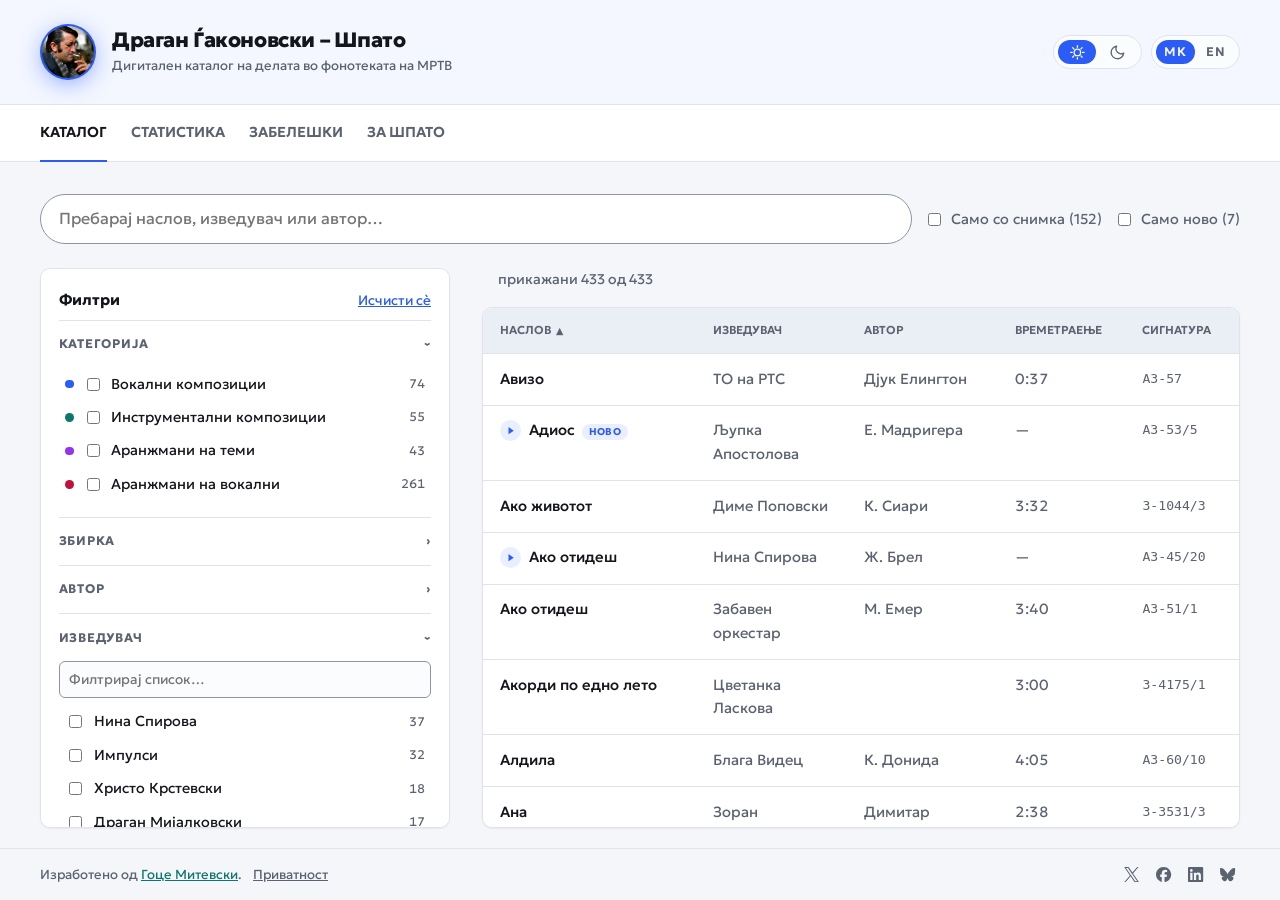
==== index.html @ 9acbf4d8 "Add Just New filter for easy discovery of the tracks with new YT videos" ====
<!doctype html>
<html lang="mk">
<head>
  <meta charset="utf-8">
  <!-- resizes-content: on a phone the on-screen keyboard shrinks the layout
       viewport instead of floating over it, so the shell (100dvh) shrinks with
       it and the results stay visible above the keyboard rather than behind it.
       Unknown viewport keys are ignored, so browsers without it are unaffected. -->
  <meta name="viewport" content="width=device-width, initial-scale=1, interactive-widget=resizes-content">
  <title>Драган Ѓаконовски – Шпато - Дигитален каталог</title>
  <meta name="description" content="Дигитален каталог на делата на Драган Ѓаконовски – Шпато во фонотеката на МРТВ.">
  <!-- Matomo, cookieless. The instance enforces "tracking without cookies" and
       the tracker is told the same, so no analytics cookie is written. The
       fragment is discarded because the catalogue keeps its state there, search
       text included, and Matomo would otherwise record it as part of the page
       URL. Only http(s) loads it: on file:// the absolute analytics URL would
       track a local read of the catalogue, and the app must keep working from
       disk. -->
  <script>
    if (location.protocol === "http:" || location.protocol === "https:") {
      var _paq = window._paq = window._paq || [];
      /* Both must be queued before trackPageView, or the first page view is the
         one that sets a cookie or carries the hash. */
      _paq.push(["disableCookies"]);
      _paq.push(["discardHashTag", true]);
      _paq.push(["trackPageView"]);
      _paq.push(["enableLinkTracking"]);
      (function () {
        var u = "https://analytics.gocemitevski.com/";
        _paq.push(["setTrackerUrl", u + "matomo.php"]);
        _paq.push(["setSiteId", "3"]);
        var d = document, g = d.createElement("script"), s = d.getElementsByTagName("script")[0];
        g.async = true;
        g.src = u + "matomo.js";
        s.parentNode.insertBefore(g, s);
      })();
    }
  </script>

  <!-- The shipped value is the dark canvas. app.js rewrites it from
       --theme-color whenever the theme changes, so the browser chrome follows
       what is on screen rather than the OS guess. -->
  <meta name="theme-color" content="#0d1117">

  <link rel="icon" href="assets/images/favicon.ico" sizes="16x16 32x32 48x48">
  <link rel="icon" href="assets/images/favicon-32.png" type="image/png" sizes="32x32">
  <link rel="icon" href="assets/images/favicon-16.png" type="image/png" sizes="16x16">
  <link rel="apple-touch-icon" href="assets/images/apple-touch-icon.png">

  <!-- Social sharing. Crawlers do not resolve relative URLs, so every URL here
       is absolute. These tags are static on purpose: a crawler never runs the
       app's language toggle, so what it sees is the Macedonian default. -->
  <link rel="canonical" href="https://shpato.gocemitevski.com/">
  <!-- The canonical names the root, not this file: Pages serves this same file
       at both / and /index.html with no redirect, so the two URLs are one
       document and this says which one to keep. A self-referential canonical
       here would ask a search engine to index the duplicate as well. robots.txt
       keeps crawlers off /index.html for the same reason. -->
  <meta property="og:type" content="website">
  <meta property="og:site_name" content="Драган Ѓаконовски – Шпато">
  <meta property="og:url" content="https://shpato.gocemitevski.com/">
  <meta property="og:title" content="Драган Ѓаконовски – Шпато - Дигитален каталог">
  <meta property="og:description" content="Дигитален каталог на делата на Драган Ѓаконовски – Шпато во фонотеката на МРТВ.">
  <meta property="og:locale" content="mk_MK">
  <meta property="og:locale:alternate" content="en_US">
  <meta property="og:image" content="https://shpato.gocemitevski.com/assets/images/Dragan-Gjakonovski-Shpato-Cover.png">
  <meta property="og:image:type" content="image/png">
  <meta property="og:image:width" content="1920">
  <meta property="og:image:height" content="1080">
  <meta property="og:image:alt" content="Портрет на Драган Ѓаконовски – Шпато во син прстен, со насловот и адресата на дигиталниот каталог">

  <!-- X/Twitter. summary_large_image is what renders the cover full width; the
       platform would fall back to the og: tags above, but declaring them keeps
       the card explicit rather than incidental. -->
  <meta name="twitter:card" content="summary_large_image">
  <meta name="twitter:title" content="Драган Ѓаконовски – Шпато - Дигитален каталог">
  <meta name="twitter:description" content="Дигитален каталог на делата на Драган Ѓаконовски – Шпато во фонотеката на МРТВ.">
  <meta name="twitter:image" content="https://shpato.gocemitevski.com/assets/images/Dragan-Gjakonovski-Shpato-Cover.png">
  <meta name="twitter:image:alt" content="Портрет на Драган Ѓаконовски – Шпато во син прстен, со насловот и адресата на дигиталниот каталог">

  <script>
    /* Apply the saved theme before first paint to avoid a flash, and hold the
       shell back until app.js has written its labels. Every string in it comes
       from assets/i18n.js, so a shell painted before the app runs is an empty
       one, and it moves when the labels land: Lighthouse measured CLS 0.88 on a
       phone for exactly that. app.js clears both classes — the first once the
       labels are in, the second once the catalogue has rendered, because the
       footer on a phone sits where 433 rows are about to arrive. The timer is
       the way out if the app never runs at all, and it stays out of the way of
       a slow one. */
    (function () {
      var root = document.documentElement;
      root.classList.add("boot-shell", "boot-foot");
      setTimeout(function () {
        if (!window.SHPATO_STARTED) root.classList.remove("boot-shell", "boot-foot");
      }, 4000);
      try {
        var saved = localStorage.getItem("shpato-theme");
        var theme = saved || (window.matchMedia && window.matchMedia("(prefers-color-scheme: dark)").matches ? "dark" : "light");
        root.setAttribute("data-theme", theme);
      } catch (e) {}
    })();
  </script>
  <link rel="stylesheet" href="assets/styles.min.css">
</head>
<body class="app">
  <a class="skip-link" href="#main" data-i18n="a11y.skip"></a>

  <header class="site-header">
    <a class="brand" href="index.html" id="home-link">
      <span class="brand-mark" aria-hidden="true">
        <!-- 168px is the 56px mark at 3x, which is as much of it as any screen
             resolves; the 512px original is 22 KB of pixels nobody sees, and on
             a phone it competed with the scripts that label the shell. -->
        <img src="assets/images/Dragan-Gjakonovski-Shpato-Icon-168.webp" alt="" width="168" height="168">
      </span>
      <span class="brand-text">
        <h1 id="app-title"></h1>
        <p id="app-subtitle"></p>
      </span>
    </a>
    <div class="header-actions">
      <div class="theme-toggle" id="theme-toggle" role="group" data-i18n-label="theme.label">
        <button type="button" data-theme="light" aria-pressed="false">
          <svg class="toggle-icon" viewBox="0 0 24 24" aria-hidden="true" focusable="false">
            <circle cx="12" cy="12" r="4.6"/>
            <path d="M12 2.4v2.2M12 19.4v2.2M2.4 12h2.2M19.4 12h2.2M5.2 5.2l1.6 1.6M17.2 17.2l1.6 1.6M18.8 5.2l-1.6 1.6M6.8 17.2l-1.6 1.6"/>
          </svg>
        </button>
        <button type="button" data-theme="dark" aria-pressed="false">
          <svg class="toggle-icon" viewBox="0 0 24 24" aria-hidden="true" focusable="false">
            <path d="M21 13.1A9 9 0 1 1 10.9 3.1 7.4 7.4 0 0 0 21 13.1Z"/>
          </svg>
        </button>
      </div>
      <div class="lang-toggle" role="group" data-i18n-label="a11y.language">
        <button type="button" data-lang="mk">МК</button>
        <button type="button" data-lang="en">EN</button>
      </div>
    </div>
  </header>

  <nav class="tabs-nav" data-i18n-label="a11y.sections">
    <div class="tabs" id="tabs" role="tablist">
      <button type="button" role="tab" id="tab-catalog" data-tab="catalog" aria-controls="view-catalog" aria-selected="true"></button>
      <button type="button" role="tab" id="tab-stats" data-tab="stats" aria-controls="view-stats" aria-selected="false" tabindex="-1"></button>
      <button type="button" role="tab" id="tab-notes" data-tab="notes" aria-controls="view-notes" aria-selected="false" tabindex="-1"></button>
      <button type="button" role="tab" id="tab-about" data-tab="about" aria-controls="view-about" aria-selected="false" tabindex="-1"></button>
    </div>
  </nav>

  <main id="main" tabindex="-1">
    <!-- Catalogue -->
    <section id="view-catalog" class="view" role="tabpanel" aria-labelledby="tab-catalog">
      <div class="toolbar">
        <input id="search" class="search" type="search" autocomplete="off" data-i18n-label="search.label">
        <!-- Below the two-pane width the facet panel is a disclosure and this is
             its handle: the script shows it there and hides it where the panel
             is a permanent pane. Hidden in the markup so a wide window never
             flashes it. -->
        <button type="button" id="filters-toggle" class="btn filters-toggle"
                aria-expanded="true" aria-controls="filters" hidden>
          <span data-i18n="filters.title"></span>
          <span class="chev" aria-hidden="true">›</span>
        </button>
        <div class="checks" id="filter-checks">
          <label class="check" id="only-video-wrap">
            <input type="checkbox" id="only-video">
            <span id="only-video-label"></span>
          </label>
          <label class="check" id="only-new-wrap">
            <input type="checkbox" id="only-new">
            <span id="only-new-label"></span>
          </label>
        </div>
      </div>

      <div class="layout">
        <div class="filters" id="filters" role="region" aria-labelledby="filters-title">
          <div class="filters-head">
            <h2 id="filters-title"></h2>
            <button type="button" id="clear-filters" class="link-btn"></button>
          </div>
          <div id="facet-category"></div>
          <div id="facet-collection"></div>
          <div id="facet-composer"></div>
          <div id="facet-performer"></div>
          <div id="facet-duration"></div>
          <div class="export">
            <button type="button" id="export-btn" class="btn export-btn"
                    aria-haspopup="true" aria-expanded="false" aria-controls="export-menu">
              <span data-i18n="export.label"></span>
              <span class="chev" aria-hidden="true">›</span>
            </button>
            <div class="menu" id="export-menu" role="menu" data-i18n-label="export.label" hidden>
              <button type="button" role="menuitem" data-export="csv" data-i18n="export.optionCsv"></button>
              <button type="button" role="menuitem" data-export="json" data-i18n="export.optionJson"></button>
            </div>
          </div>
        </div>

        <div class="results">
          <p class="result-meta" id="result-meta" role="status"></p>
          <div class="table-frame">
            <div class="table-wrap">
              <table class="catalog-table">
                <caption class="visually-hidden" data-i18n="catalog.caption"></caption>
                <thead>
                  <tr>
                    <th scope="col" data-sort="title" class="sortable" aria-sort="ascending"><button type="button" class="th-sort"><span class="th-label"></span><span class="th-arrow" aria-hidden="true"></span></button></th>
                    <th scope="col" data-sort="performer" class="sortable"><button type="button" class="th-sort"><span class="th-label"></span><span class="th-arrow" aria-hidden="true"></span></button></th>
                    <th scope="col" data-sort="composer" class="sortable"><button type="button" class="th-sort"><span class="th-label"></span><span class="th-arrow" aria-hidden="true"></span></button></th>
                    <th scope="col" data-sort="durationSec" class="sortable"><button type="button" class="th-sort"><span class="th-label"></span><span class="th-arrow" aria-hidden="true"></span></button></th>
                    <th scope="col" data-sort="signature" class="sortable"><button type="button" class="th-sort"><span class="th-label"></span><span class="th-arrow" aria-hidden="true"></span></button></th>
                  </tr>
                </thead>
                <tbody id="catalog-body"></tbody>
              </table>
              <!-- Inside the scroller, so it stands in the card where the rows
                   would begin rather than below the card. See .empty. -->
              <p class="empty" id="catalog-empty" hidden></p>
            </div>
            <!-- One layer per side, above the card: see .pan-cue. -->
            <div class="pan-cue left" aria-hidden="true"></div>
            <div class="pan-cue right" aria-hidden="true"></div>
          </div>
        </div>
      </div>
    </section>

    <!-- Statistics -->
    <section id="view-stats" class="view" role="tabpanel" aria-labelledby="tab-stats" tabindex="0" hidden>
      <h2 class="section-title" data-i18n="tab.stats"></h2>
      <div id="stat-cards" class="cards"></div>
      <div class="charts">
        <div class="chart-block">
          <h3 data-i18n="stats.byCategory"></h3>
          <div id="chart-category" class="bars"></div>
        </div>
        <div class="chart-block">
          <h3 data-i18n="stats.byCollection"></h3>
          <div id="chart-collection" class="bars"></div>
        </div>
        <div class="chart-block">
          <h3 data-i18n="stats.topPerformers"></h3>
          <div id="chart-performers" class="bars"></div>
        </div>
        <div class="chart-block">
          <h3 data-i18n="stats.topComposers"></h3>
          <div id="chart-composers" class="bars"></div>
        </div>
        <div class="chart-block wide">
          <h3 data-i18n="stats.durationDist"></h3>
          <div id="chart-duration" class="bars"></div>
        </div>
      </div>
    </section>

    <!-- Data notes -->
    <section id="view-notes" class="view" role="tabpanel" aria-labelledby="tab-notes" hidden>
      <h2 class="section-title" data-i18n="notes.title"></h2>
      <p class="intro" data-i18n="notes.intro"></p>
      <div class="toolbar">
        <label class="field">
          <span data-i18n="notes.severity"></span>
          <select id="note-severity">
            <option value=""></option>
            <option value="warning"></option>
            <option value="info"></option>
          </select>
        </label>
        <label class="field">
          <span data-i18n="notes.rule"></span>
          <select id="note-rule"></select>
        </label>
      </div>
      <div class="table-frame">
        <div class="table-wrap">
          <table class="catalog-table notes-table">
            <caption class="visually-hidden" data-i18n="notes.title"></caption>
            <thead>
              <tr>
                <th scope="col" data-i18n="notes.record"></th>
                <th scope="col" data-i18n="notes.rule"></th>
                <th scope="col" data-i18n="notes.severity"></th>
                <th scope="col" data-i18n="notes.rawShort"></th>
                <th scope="col" data-i18n="notes.normalized"></th>
                <th scope="col" data-i18n="notes.source"></th>
              </tr>
            </thead>
            <tbody id="note-body"></tbody>
          </table>
          <!-- Inside the scroller, like the catalogue's: see .empty. -->
          <p class="empty" id="note-empty" hidden></p>
        </div>
        <!-- One layer per side, above the card: see .pan-cue. -->
        <div class="pan-cue left" aria-hidden="true"></div>
        <div class="pan-cue right" aria-hidden="true"></div>
      </div>
      <div id="note-more" class="table-more"></div>
    </section>

    <!-- About Shpato -->
    <section id="view-about" class="view" role="tabpanel" aria-labelledby="tab-about" hidden>
      <h2 class="section-title" data-i18n="tab.about"></h2>
      <div class="about">
        <div class="about-body">
          <p class="about-lead" data-i18n="about.lead"></p>
          <p data-i18n="about.bio1"></p>
          <p data-i18n="about.bio2"></p>
          <p data-i18n="about.bio3"></p>
        </div>
        <figure class="about-portrait">
          <!-- Lazy: the tab is hidden until it is opened, so this is 170 KB that
               nobody has asked for yet, and on a phone it competed with the
               catalogue for the bandwidth that decides first paint. -->
          <img src="assets/images/Dragan-Gjakonovski-Shpato-About.jpg" alt="" width="800" height="994"
               loading="lazy" decoding="async">
          <figcaption>
            <span data-i18n="about.caption"></span>
            <span class="credit" data-i18n="about.credit"></span>
          </figcaption>
        </figure>
        <dl class="facts">
          <dt data-i18n="about.bornLabel"></dt><dd data-i18n="about.bornValue"></dd>
          <dt data-i18n="about.diedLabel"></dt><dd data-i18n="about.diedValue"></dd>
          <dt data-i18n="about.rolesLabel"></dt><dd data-i18n="about.rolesValue"></dd>
          <dt data-i18n="about.groupsLabel"></dt><dd data-i18n="about.groupsValue"></dd>
          <dt data-i18n="about.familyLabel"></dt><dd data-i18n="about.familyValue"></dd>
          <dt data-i18n="about.opusLabel"></dt><dd data-i18n="about.opusValue"></dd>
        </dl>
      </div>
      <h3 class="about-sources-title" data-i18n="about.sources"></h3>
      <p class="about-sources-note" data-i18n="about.sourcesNote"></p>
      <ul class="sources">
        <li><a href="https://plus.cobiss.net/cobiss/mk/mk/data/cobib/85237258" target="_blank" rel="noopener" data-i18n="about.source1"></a></li>
        <li><a href="https://eprints.ugd.edu.mk/13123/" target="_blank" rel="noopener" data-i18n="about.source2"></a></li>
        <li><a href="https://js.ugd.edu.mk/index.php/YFMA/article/view/2916" target="_blank" rel="noopener" data-i18n="about.source3"></a></li>
      </ul>
    </section>

    <!-- Privacy notice. A view without a tab of its own: the strip is sized for
         four, so this one is reached from the footer.
         role="region" rather than "tabpanel" for the same reason — no tab
         controls it, so nothing may claim one does. -->
    <section id="view-privacy" class="view" role="region" aria-labelledby="privacy-title" hidden>
      <h2 class="section-title" id="privacy-title" tabindex="-1" data-i18n="privacy.title"></h2>
      <p class="intro" data-i18n="privacy.intro"></p>
      <div class="privacy">
        <h3 data-i18n="privacy.controllerTitle"></h3>
        <p><span data-i18n="privacy.controller"></span> <a href="mailto:contact@gocemitevski.com" data-i18n="privacy.email"></a>.</p>
        <h3 data-i18n="privacy.analyticsTitle"></h3>
        <p data-i18n="privacy.analytics"></p>
        <h3 data-i18n="privacy.cookiesTitle"></h3>
        <p data-i18n="privacy.cookies"></p>
        <h3 data-i18n="privacy.mediaTitle"></h3>
        <p data-i18n="privacy.media"></p>
        <h3 data-i18n="privacy.rightsTitle"></h3>
        <p data-i18n="privacy.rights"></p>
      </div>
      <h3 class="about-sources-title" data-i18n="privacy.links"></h3>
      <ul class="sources">
        <li><a href="https://matomo.org/privacy-policy/" target="_blank" rel="noopener" data-i18n="privacy.link1"></a></li>
        <li><a href="https://azlp.mk/" target="_blank" rel="noopener" data-i18n="privacy.link2"></a></li>
      </ul>
    </section>
  </main>

  <!-- Below the pane on purpose: a row of the shell, so the pane never has to
       scroll to reach it and the catalogue never grows a second scrollbar for
       the credit line. -->
  <footer class="site-footer">
    <p class="footer-credit">
      <span data-i18n="app.credit"></span>
      <a href="https://www.gocemitevski.com" target="_blank" rel="noopener">Гоце Митевски</a>.
      <button type="button" class="link-btn" id="privacy-link" data-i18n="privacy.link"></button>
    </p>
    <!-- Share intents, not profile links: what is passed on is the catalogue.
         renderShareLinks() fills the hrefs from the canonical address, so they
         name the site even when this file was opened from disk. Glyphs are
         Simple Icons (CC0). -->
    <div class="footer-share" role="group" data-i18n-label="share.label">
      <a id="share-x" target="_blank" rel="noopener" data-i18n-label="share.x">
        <svg viewBox="0 0 24 24" aria-hidden="true" focusable="false">
          <path d="M14.234 10.162 22.977 0h-2.072l-7.591 8.824L7.251 0H.258l9.168 13.343L.258 24H2.33l8.016-9.318L16.749 24h6.993zm-2.837 3.299-.929-1.329L3.076 1.56h3.182l5.965 8.532.929 1.329 7.754 11.09h-3.182z"/>
        </svg>
      </a>
      <a id="share-facebook" target="_blank" rel="noopener" data-i18n-label="share.facebook">
        <svg viewBox="0 0 24 24" aria-hidden="true" focusable="false">
          <path d="M9.101 23.691v-7.98H6.627v-3.667h2.474v-1.58c0-4.085 1.848-5.978 5.858-5.978.401 0 .955.042 1.468.103a8.68 8.68 0 0 1 1.141.195v3.325a8.623 8.623 0 0 0-.653-.036 26.805 26.805 0 0 0-.733-.009c-.707 0-1.259.096-1.675.309a1.686 1.686 0 0 0-.679.622c-.258.42-.374.995-.374 1.752v1.297h3.919l-.386 2.103-.287 1.564h-3.246v8.245C19.396 23.238 24 18.179 24 12.044c0-6.627-5.373-12-12-12s-12 5.373-12 12c0 5.628 3.874 10.35 9.101 11.647Z"/>
        </svg>
      </a>
      <a id="share-linkedin" target="_blank" rel="noopener" data-i18n-label="share.linkedin">
        <svg viewBox="0 0 24 24" aria-hidden="true" focusable="false">
          <path d="M20.447 20.452h-3.554v-5.569c0-1.328-.027-3.037-1.852-3.037-1.853 0-2.136 1.445-2.136 2.939v5.667H9.351V9h3.414v1.561h.046c.477-.9 1.637-1.85 3.37-1.85 3.601 0 4.267 2.37 4.267 5.455v6.286zM5.337 7.433c-1.144 0-2.063-.926-2.063-2.065 0-1.138.92-2.063 2.063-2.063 1.14 0 2.064.925 2.064 2.063 0 1.139-.925 2.065-2.064 2.065zm1.782 13.019H3.555V9h3.564v11.452zM22.225 0H1.771C.792 0 0 .774 0 1.729v20.542C0 23.227.792 24 1.771 24h20.451C23.2 24 24 23.227 24 22.271V1.729C24 .774 23.2 0 22.222 0h.003z"/>
        </svg>
      </a>
      <a id="share-bluesky" target="_blank" rel="noopener" data-i18n-label="share.bluesky">
        <svg viewBox="0 0 24 24" aria-hidden="true" focusable="false">
          <path d="M5.202 2.857C7.954 4.922 10.913 9.11 12 11.358c1.087-2.247 4.046-6.436 6.798-8.501C20.783 1.366 24 .213 24 3.883c0 .732-.42 6.156-.667 7.037-.856 3.061-3.978 3.842-6.755 3.37 4.854.826 6.089 3.562 3.422 6.299-5.065 5.196-7.28-1.304-7.847-2.97-.104-.305-.152-.448-.153-.327 0-.121-.05.022-.153.327-.568 1.666-2.782 8.166-7.847 2.97-2.667-2.737-1.432-5.473 3.422-6.3-2.777.473-5.899-.308-6.755-3.369C.42 10.04 0 4.615 0 3.883c0-3.67 3.217-2.517 5.202-1.026"/>
        </svg>
      </a>
    </div>
  </footer>

  <!-- Detail drawer -->
  <div id="drawer" class="drawer" hidden>
    <div class="drawer-backdrop" data-close></div>
    <div class="drawer-panel" role="dialog" aria-modal="true" aria-labelledby="drawer-title">
      <button type="button" class="drawer-close" data-close data-i18n-label="a11y.close">×</button>
      <div id="drawer-content"></div>
    </div>
  </div>

  <!-- YouTube mini-player. It sits outside the drawer on purpose: a work keeps
       playing while its details are open and while the catalogue is filtered. -->
  <div id="player" class="player" role="region" data-i18n-label="player.label" hidden>
    <div class="player-frame" id="player-frame"></div>
    <div class="player-bar">
      <div class="player-meta">
        <span class="player-title" id="player-title"></span>
        <span class="player-sub" id="player-sub"></span>
        <a class="player-link" id="player-link" href="#" target="_blank" rel="noopener"
           data-i18n="player.watch"></a>
      </div>
      <button type="button" class="player-close" id="player-close"
              data-i18n-label="player.close">×</button>
    </div>
  </div>

  <!-- The order is load-bearing twice over: i18n before app, so the shell can be
       labelled without waiting for the catalogue, and the catalogue fetched by
       app.js only after that, so its 40 KB is not in the same burst as these
       two. fetchpriority: without it these sit behind the two font files, which
       are 42 KB, and the shell stays unlabelled while a typeface it does not
       need yet arrives ahead of it. notes.js is 145 KB that only the Забелешки
       tab reads, so app.js fetches it when that tab is first opened. -->
  <script src="assets/i18n.min.js" fetchpriority="high"></script>
  <script src="assets/app.min.js" fetchpriority="high"></script>
</body>
</html>
---- assets/styles.min.css ----
@font-face{font-family:"Geologica";font-style:normal;font-weight:100 900;font-display:swap;src:url("fonts/geologica-cyrillic-ext.woff2") format("woff2");unicode-range:U+0460-052F,U+1C80-1C8A,U+20B4,U+2DE0-2DFF,U+A640-A69F,U+FE2E-FE2F}@font-face{font-family:"Geologica";font-style:normal;font-weight:100 900;font-display:swap;src:url("fonts/geologica-cyrillic.woff2") format("woff2");unicode-range:U+0301,U+0400-045F,U+0490-0491,U+04B0-04B1,U+2116}@font-face{font-family:"Geologica";font-style:normal;font-weight:100 900;font-display:swap;src:url("fonts/geologica-latin-ext.woff2") format("woff2");unicode-range:U+0100-02BA,U+02BD-02C5,U+02C7-02CC,U+02CE-02D7,U+02DD-02FF,U+0304,U+0308,U+0329,U+1D00-1DBF,U+1E00-1E9F,U+1EF2-1EFF,U+2020,U+20A0-20AB,U+20AD-20C4,U+2113,U+2C60-2C7F,U+A720-A7FF}@font-face{font-family:"Geologica";font-style:normal;font-weight:100 900;font-display:swap;src:url("fonts/geologica-latin.woff2") format("woff2");unicode-range:U+0000-00FF,U+0131,U+0152-0153,U+02BB-02BC,U+02C6,U+02DA,U+02DC,U+0304,U+0308,U+0329,U+2000-206F,U+20AC,U+2122,U+2191,U+2193,U+2212,U+2215,U+FEFF,U+FFFD}:root{color-scheme:light;--bg:#f4f6f9;--panel:#ffffff;--panel-2:#fbfcfd;--thead:#eaeef5;--ink:#14161c;--muted:#5b6270;--line:#dfe3ec;--line-strong:#8d94a3;--accent:#2b5cf6;--accent-soft:#eaefff;--accent-2:#0f766e;--warn:#a34a08;--warn-soft:#fef3c7;--theme-color:#f4f6f9;--cat-vocal:#2b5cf6;--cat-vocal-soft:#eaefff;--cat-instrumental:#0f766e;--cat-instrumental-soft:#e0f2f0;--cat-arrThemes:#9333ea;--cat-arrThemes-soft:#f4ebfe;--cat-arrVocal:#be123c;--cat-arrVocal-soft:#fce8ee;--shadow-sm:0 1px 2px rgba(15, 23, 42, .06);--shadow:0 10px 30px rgba(15, 23, 42, .1);--shadow-edge:rgba(15, 23, 42, .14);--radius:10px;--radius-sm:6px}:root[data-theme="dark"]{color-scheme:dark;--bg:#0d1117;--panel:#161b22;--panel-2:#12161d;--thead:#1b222c;--ink:#e6edf3;--muted:#8b949e;--line:#2b3341;--line-strong:#6e7681;--accent:#7aa2ff;--accent-soft:#16233f;--accent-2:#4fd1c5;--warn:#f0b429;--warn-soft:#3a2c12;--theme-color:#0d1117;--cat-vocal:#7aa2ff;--cat-vocal-soft:#16233f;--cat-instrumental:#4fd1c5;--cat-instrumental-soft:#0f2b28;--cat-arrThemes:#c084fc;--cat-arrThemes-soft:#241a3a;--cat-arrVocal:#fb7185;--cat-arrVocal-soft:#3a1622;--shadow-sm:0 1px 2px rgba(0, 0, 0, .4);--shadow:0 10px 30px rgba(0, 0, 0, .45);--shadow-edge:rgba(0, 0, 0, .38)}[data-cat="vocal"]{--cat:var(--cat-vocal);--cat-soft:var(--cat-vocal-soft)}[data-cat="instrumental"]{--cat:var(--cat-instrumental);--cat-soft:var(--cat-instrumental-soft)}[data-cat="arrThemes"]{--cat:var(--cat-arrThemes);--cat-soft:var(--cat-arrThemes-soft)}[data-cat="arrVocal"]{--cat:var(--cat-arrVocal);--cat-soft:var(--cat-arrVocal-soft)}*{box-sizing:border-box}.visually-hidden{position:absolute;width:1px;height:1px;margin:-1px;padding:0;overflow:hidden;clip:rect(0 0 0 0);clip-path:inset(50%);white-space:nowrap;border:0}[hidden]{display:none !important}html{scroll-behavior:smooth;-webkit-text-size-adjust:100%;text-size-adjust:100%}body{margin:0;font-family:"Geologica","Segoe UI",system-ui,-apple-system,"Helvetica Neue",Arial,sans-serif;font-size:16px;line-height:1.6;background:var(--bg);color:var(--ink);-webkit-font-smoothing:antialiased;text-rendering:optimizeLegibility;display:flex;flex-direction:column;min-height:100vh}h1,h2,h3{line-height:1.2;font-weight:700;letter-spacing:-.01em}a{color:var(--accent-2)}.skip-link{position:absolute;left:-999px;top:0;background:var(--accent);color:var(--bg);padding:.6rem 1rem;z-index:100}.skip-link:focus{left:.5rem;top:.5rem}.site-header{display:flex;align-items:center;justify-content:space-between;gap:1rem;padding:1.5rem clamp(1rem, 4vw, 2.5rem);background:var(--panel);background:color-mix(in srgb, var(--accent) 5%, var(--panel));border-bottom:1px solid var(--line)}.brand{display:flex;align-items:center;gap:1rem;color:inherit;text-decoration:none;border-radius:var(--radius)}.brand:hover .brand-text h1,.brand:focus-visible .brand-text h1{color:var(--accent)}.brand:focus-visible{outline:2px solid var(--accent);outline-offset:3px}.brand-mark{width:56px;height:56px;padding:2px;border-radius:50%;background:var(--accent);overflow:hidden;flex:none;box-shadow:var(--shadow-sm);box-shadow:0 5px 22px -2px color-mix(in srgb, var(--accent) 50%, transparent)}.brand-mark img{display:block;width:100%;height:100%;object-fit:cover;border-radius:50%}.brand-text h1{margin:0;font-size:clamp(1rem, 2.2vw, 1.3rem);font-weight:800;letter-spacing:-.02em}.brand-text p{margin:.1rem 0 0;color:var(--muted);font-size:.82rem;text-wrap:balance}.header-actions{display:flex;align-items:center;gap:.6rem}@media (max-width: 620px){.site-header{flex-wrap:wrap;justify-content:center}.brand{flex:1 1 100%;gap:.75rem;justify-content:center}.brand-mark{order:1}}.lang-toggle,.theme-toggle{display:inline-flex;align-items:center;gap:2px;padding:4px;border:1px solid var(--line);border-radius:999px;background:var(--panel-2)}.lang-toggle button,.theme-toggle button{display:inline-flex;align-items:center;justify-content:center;min-height:1.5rem;border:0;border-radius:999px;background:transparent;color:var(--muted);font:inherit;font-size:.78rem;font-weight:600;line-height:1;letter-spacing:.04em;cursor:pointer;transition:background-color .15s ease,color .15s ease}.lang-toggle button,.theme-toggle button{width:2.4rem;padding:0}.lang-toggle button:not([aria-pressed="true"]):hover,.theme-toggle button:not([aria-pressed="true"]):hover{background:var(--accent-soft);color:var(--ink)}.lang-toggle button[aria-pressed="true"],.theme-toggle button[aria-pressed="true"]{background:var(--accent);color:var(--bg)}.lang-toggle button:focus-visible,.theme-toggle button:focus-visible{outline:2px solid var(--accent);outline-offset:2px}.toggle-icon{display:block;width:1.05rem;height:1.05rem;fill:none;stroke:currentColor;stroke-width:1.9;stroke-linecap:round;stroke-linejoin:round}.tabs-nav{position:sticky;top:0;z-index:20}.tabs{display:flex;gap:1.5rem;padding:0 clamp(1rem, 4vw, 2.5rem);background:var(--panel);box-shadow:inset 0 -1px 0 var(--line);overflow-x:auto}.tabs button{border:0;background:transparent;color:var(--muted);font:inherit;font-weight:600;font-size:.9rem;text-transform:uppercase;padding:1rem 0;cursor:pointer;border-bottom:2px solid transparent;white-space:nowrap;transition:color .15s ease,border-color .15s ease}.tabs button:hover{color:var(--ink)}.tabs button[aria-selected="true"]{color:var(--ink);border-bottom-color:var(--accent)}@media (max-width: 620px){.tabs{gap:1.25rem}.tabs button{font-size:.78rem;padding:.9rem 0;flex-grow:1}}@media (max-width: 385px){.tabs{gap:.4rem}.tabs button{font-size:.7rem}}@media (max-width: 620px){.app .site-footer{justify-content:center}}main{padding:2rem clamp(1rem, 4vw, 2.5rem) 1.25rem;flex-grow:1}body.app{display:grid;grid-template-columns:minmax(0, 1fr);grid-template-rows:auto auto minmax(0, 1fr) auto;min-height:0;height:100vh;height:100dvh;overflow:hidden}body.app main{min-height:0;overflow-y:auto}html.boot-shell .site-header,html.boot-shell .tabs-nav,html.boot-shell #main,html.boot-shell .site-footer,html.boot-foot .site-footer{visibility:hidden}.view{width:100%;padding-bottom:4rem}#view-catalog{height:100%;padding-bottom:0;display:grid;grid-template-columns:minmax(0, 1fr);grid-template-rows:auto auto minmax(0, 1fr)}#view-notes{height:100%;padding-bottom:0;display:grid;grid-template-columns:minmax(0, 1fr);grid-template-rows:auto auto auto minmax(0, 1fr) auto}@media (max-height: 600px), (max-width: 620px){body.app{display:block;min-height:100vh;min-height:100dvh;height:auto;overflow:visible}body.app main{overflow:visible}#view-catalog,#view-notes{display:block;height:auto;padding-bottom:0}.layout{display:block}.results{display:block}body.app .table-wrap,body.app .filters{overscroll-behavior-y:auto}}.toolbar{display:flex;align-items:center;gap:.75rem;flex-wrap:wrap;margin-bottom:1.5rem}.search{flex:1 1 320px;min-width:200px;padding:.7rem 1.1rem;font:inherit;color:var(--ink);background:var(--panel);border:1px solid var(--line-strong);border-radius:999px}.search:focus{outline:2px solid var(--accent);outline-offset:1px}.filters-toggle{display:inline-flex;align-items:center;gap:.4rem}.filters-toggle .chev{transition:transform .15s ease;transform:rotate(90deg)}.filters-toggle[aria-expanded="true"] .chev{transform:rotate(270deg)}.filters-toggle:focus-visible{outline:2px solid var(--accent);outline-offset:2px}@media (max-width: 620px){.search{flex:1 1 160px;min-width:120px}}.check{display:inline-flex;align-items:center;gap:.45rem;color:var(--muted);font-size:.9rem;cursor:pointer}.checks{display:flex;align-items:center;flex-wrap:wrap;gap:.75rem}.btn{padding:.6rem 1rem;font:inherit;font-weight:600;color:var(--ink);background:var(--panel);border:1px solid var(--line);border-radius:999px;cursor:pointer;transition:border-color .15s ease,color .15s ease,background-color .15s ease}.btn:hover{border-color:var(--accent);color:var(--accent)}.link-btn{border:0;background:none;color:var(--accent);font:inherit;font-size:.85rem;cursor:pointer;padding:0;text-decoration:underline}.layout{display:grid;grid-template-columns:clamp(260px, 32vw, 500px) minmax(0, 1fr);gap:2rem;min-height:0}.filters{background:var(--panel);border:1px solid var(--line);border-radius:var(--radius);padding:.4rem 1.1rem 1rem;box-shadow:var(--shadow-sm);min-height:0;overflow-y:auto;overscroll-behavior:contain}@media (max-width: 1023px){.layout{grid-template-columns:minmax(0, 1fr);grid-template-rows:auto minmax(0, 1fr);row-gap:0}.filters{grid-row:1;max-height:60dvh;margin-bottom:2rem}.results{grid-row:2}.layout:has(.filters:not([hidden])){grid-template-rows:minmax(0, 45%) minmax(0, 55%)}}.filters-head{display:flex;align-items:baseline;justify-content:space-between;gap:.5rem;padding:.9rem 0 .5rem}.filters-head h2{font-size:.95rem;margin:0}.export{position:relative;margin-top:.75rem;padding-top:.9rem;border-top:1px solid var(--line)}.export-btn{width:100%;display:inline-flex;align-items:center;justify-content:center;gap:.4rem}.export-btn .chev{transition:transform .15s ease;transform:rotate(90deg)}.export-btn[aria-expanded="true"] .chev{transform:rotate(270deg)}.menu{position:absolute;left:0;right:0;bottom:calc(100% + .35rem);z-index:20;display:flex;flex-direction:column;gap:.1rem;padding:.3rem;background:var(--panel);border:1px solid var(--line);border-radius:var(--radius-sm);box-shadow:var(--shadow)}.menu button{width:100%;padding:.5rem .7rem;font:inherit;text-align:left;color:var(--ink);background:none;border:0;border-radius:var(--radius-sm);cursor:pointer;transition:background-color .12s ease,color .12s ease}.menu button:hover,.menu button:focus-visible{background:var(--accent-soft);color:var(--accent);outline:2px solid var(--accent);outline-offset:-2px}.facet{border-top:1px solid var(--line)}.facet > summary{list-style:none;cursor:pointer;display:flex;align-items:center;gap:.5rem;padding:.85rem 0;font-size:.78rem;font-weight:700;letter-spacing:.06em;text-transform:uppercase;color:var(--muted);transition:color .15s ease}.facet > summary::-webkit-details-marker{display:none}.facet > summary:hover{color:var(--ink)}.facet .chev{margin-left:auto;transition:transform .15s ease}.facet[open] .chev{transform:rotate(90deg)}.facet-badge{display:inline-flex;align-items:center;justify-content:center;min-width:1.15rem;height:1.15rem;padding:0 .35rem;border-radius:999px;background:var(--accent);color:var(--bg);font-size:.68rem;font-weight:700;letter-spacing:0}.facet-body{padding-bottom:1rem}.facet-note{margin:0 .4rem .55rem;color:var(--muted);font-size:.78rem;line-height:1.45}.facet-filter{width:100%;margin-bottom:.5rem;padding:.4rem .6rem;font:inherit;font-size:.85rem;border:1px solid var(--line-strong);border-radius:var(--radius-sm);background:var(--panel-2);color:var(--ink)}.facet-list{display:flex;flex-direction:column;gap:.05rem}.facet-list--scroll{max-height:230px;overflow-y:auto}@media (max-width: 1023px){.facet-list{display:grid;grid-template-columns:repeat(auto-fill, minmax(260px, 1fr));gap:.05rem 2rem}.facet-list--scroll{max-height:280px}}.facet-item{display:flex;align-items:center;gap:.55rem;padding:.3rem .4rem;border-radius:var(--radius-sm);font-size:.9rem;cursor:pointer;transition:background-color .12s ease}.facet-item:hover{background:var(--accent-soft)}.facet-dot{width:.55rem;height:.55rem;border-radius:50%;background:var(--cat, var(--accent));flex:none}.facet-item input[type="checkbox"]{accent-color:var(--cat, var(--accent))}.facet-item .count{margin-left:auto;color:var(--muted);font-size:.78rem;font-variant-numeric:tabular-nums}.range-row{display:flex;align-items:center;gap:.6rem;font-size:.8rem;color:var(--muted);padding:.2rem 0}.range-row input[type="range"]{width:100%;accent-color:var(--accent)}.results{min-width:0;min-height:0;display:grid;grid-template-rows:auto minmax(0, 1fr)}.result-meta{margin:0 1rem 1rem;color:var(--muted);font-size:.88rem}.result-meta:empty{min-height:1lh}.table-frame{position:relative;display:flex;flex-direction:column;min-width:0;min-height:0}.table-frame > .table-wrap{flex:1}.pan-cue{position:absolute;top:1px;bottom:1px;width:2rem;border-radius:calc(var(--radius) - 1px);background-image:linear-gradient(to right, var(--shadow-edge), transparent);pointer-events:none;opacity:0;transition:opacity .15s ease;z-index:2}.pan-cue.left{left:1px}.pan-cue.right{right:1px;background-image:linear-gradient(to left, var(--shadow-edge), transparent)}.table-frame[data-pan~="left"] .pan-cue.left,.table-frame[data-pan~="right"] .pan-cue.right{opacity:1}.table-wrap{position:relative;min-height:0;overflow:auto;overscroll-behavior:contain;border:1px solid var(--line);border-radius:var(--radius);background-color:var(--panel);box-shadow:var(--shadow-sm)}.catalog-table{width:100%;border-collapse:collapse;font-size:.92rem}.catalog-table th,.catalog-table td{text-align:left;padding:.85rem 1.1rem;border-bottom:1px solid var(--line);vertical-align:top}.catalog-table thead th{position:sticky;top:0;background:var(--thead);font-size:.72rem;text-transform:uppercase;letter-spacing:.06em;color:var(--muted);font-weight:600;z-index:1}.catalog-table tbody tr:last-child td{border-bottom:0}.catalog-table tbody tr{cursor:pointer;transition:background-color .12s ease}.catalog-table tbody tr:hover{background:var(--accent-soft)}.catalog-table.notes-table tbody tr.no-record{cursor:default}.catalog-table.notes-table tbody tr.no-record:hover{background:transparent}.catalog-table td.cell-title{font-weight:500}.cell-title-inner{display:inline-flex;align-items:baseline}.row-open{font:inherit;color:inherit;background:none;border:0;padding:0;text-align:left;cursor:pointer}.row-open:hover{color:var(--accent);text-decoration:underline}.row-open:focus-visible{outline:2px solid var(--accent);outline-offset:2px;border-radius:4px}.catalog-table td.cell-perf,.catalog-table td.cell-comp{color:var(--muted)}th.sortable{padding:0}.th-sort{display:flex;align-items:center;gap:.3rem;width:100%;padding:.85rem 1.1rem;font:inherit;color:inherit;text-transform:inherit;background:none;border:0;cursor:pointer;white-space:nowrap;text-align:left}.th-arrow::after{content:"";opacity:.5}th.sortable[data-dir="asc"] .th-arrow::after{content:"▲";font-size:.6rem;opacity:1}th.sortable[data-dir="desc"] .th-arrow::after{content:"▼";font-size:.6rem;opacity:1}td.dur{white-space:nowrap;font-variant-numeric:tabular-nums;color:var(--muted)}td.sig{white-space:nowrap;font-family:ui-monospace,"SF Mono",Menlo,monospace;font-size:.82rem;color:var(--muted)}.badge{display:inline-flex;align-items:center;justify-content:center;min-width:1.15rem;height:1.15rem;margin-left:.45rem;padding:0 .35rem;border-radius:999px;background:var(--warn-soft);color:var(--warn);font-size:.68rem;font-weight:700;vertical-align:middle}.badge-new{display:inline-flex;align-items:center;margin-left:.45rem;padding:0 .4rem;border-radius:999px;background:var(--accent-soft);color:var(--accent);font-size:.62rem;font-weight:700;letter-spacing:.04em;white-space:nowrap;vertical-align:middle}.empty{position:sticky;left:0;color:var(--muted);padding:2.5rem;text-align:center}.table-more{display:flex;justify-content:center;padding:1.25rem 0 0}.cards{display:flex;flex-wrap:wrap;gap:1.5rem;margin-bottom:1.5rem}.card{flex:1 1 165px;background:var(--panel);border:1px solid var(--line);border-radius:var(--radius);padding:1.3rem 1.4rem;box-shadow:var(--shadow-sm)}.card .value{font-size:2.1rem;font-weight:800;letter-spacing:-.02em;font-variant-numeric:tabular-nums}.card .label{color:var(--muted);font-size:.85rem;margin-top:.1rem}.card .sub{color:var(--muted);font-size:.75rem;margin-top:.35rem}.charts{display:grid;grid-template-columns:minmax(0, 1fr);gap:1.5rem}@media (min-width: 680px){.charts{grid-template-columns:repeat(2, minmax(0, 1fr))}}@media (min-width: 1400px){.charts{grid-template-columns:repeat(4, minmax(0, 1fr))}}.chart-block{background:var(--panel);border:1px solid var(--line);border-radius:var(--radius);padding:1.3rem 1.5rem;box-shadow:var(--shadow-sm)}.chart-block.wide{grid-column:1 / -1}.chart-block h3{font-size:.95rem;margin:0 0 1.1rem}.bars{display:flex;flex-direction:column;gap:.7rem}.bar-row{display:grid;grid-template-columns:minmax(110px, 42%) 1fr auto;gap:.9rem;align-items:center;font-size:.85rem}.bar-label{overflow:hidden;text-overflow:ellipsis;white-space:nowrap}.bar-track{display:block;height:10px;background:var(--cat-soft, var(--accent-soft));border-radius:999px;overflow:hidden}.bar-fill{display:block;height:100%;background:var(--cat, var(--accent));border-radius:999px;transform-origin:left center;animation:bar-grow .55s cubic-bezier(.2, .7, .3, 1)}@keyframes bar-grow{from{transform:scaleX(0)}to{transform:scaleX(1)}}.bar-value{min-width:3ch;text-align:right;color:var(--ink);font-weight:600;font-variant-numeric:tabular-nums}.section-title{margin:0 0 1rem;font-size:1.3rem}.intro{color:var(--muted);max-width:68ch;margin:0 0 1.5rem}.field{display:flex;flex-direction:column;gap:.3rem;font-size:.78rem;color:var(--muted);min-width:0}.field select{padding:.5rem .7rem;font:inherit;color:var(--ink);background:var(--panel);border:1px solid var(--line-strong);border-radius:var(--radius-sm);text-overflow:ellipsis}@media (pointer: coarse){.field select{font-size:1rem}}.sev{font-size:.78rem;font-weight:600}.sev.warning{display:inline-block;padding:.1rem .5rem;border-radius:999px;background:var(--warn-soft);color:var(--warn)}.sev.info{color:var(--muted)}.notes-table td.rule{max-width:34ch}code.raw{font-family:ui-monospace,Menlo,monospace;font-size:.8rem;background:var(--panel-2);padding:.1rem .35rem;border-radius:4px}.raw-truncate{display:inline-block;max-width:100%;overflow:hidden;text-overflow:ellipsis;white-space:nowrap;vertical-align:bottom}.about{display:grid;gap:1.75rem;margin-bottom:1.75rem}@media (min-width: 720px){.about{grid-template-columns:minmax(0, 68ch) 300px;justify-content:start;column-gap:2.25rem;row-gap:1.75rem;align-items:start}}.about-portrait{margin:0}.about-portrait img{display:block;width:100%;max-width:300px;height:auto;border:1px solid var(--line);border-radius:var(--radius);box-shadow:var(--shadow-sm)}.about-portrait figcaption{color:var(--muted);font-size:.78rem;margin-top:.75rem}.about-portrait .credit{display:block;margin-top:.2rem;font-size:.72rem}.about-body{max-width:68ch}.about-body p{margin:0 0 .9rem}.about-body p:last-child{margin-bottom:0}.about-lead{font-size:1.05rem;font-weight:600}.facts{display:grid;grid-column:1 / -1;grid-template-columns:auto minmax(0, 1fr);gap:.55rem 1.5rem;margin:0;padding:1.3rem 1.5rem;background:var(--panel);border:1px solid var(--line);border-radius:var(--radius);box-shadow:var(--shadow-sm);font-size:.9rem}.facts dt{color:var(--muted)}.facts dd{margin:0;min-width:0}@media (max-width: 480px){.facts{grid-template-columns:minmax(0, 1fr);gap:0}.facts dd{margin-bottom:.7rem}.facts dd:last-child{margin-bottom:0}}.about-sources-title{font-size:.95rem;margin:0 0 .6rem}.about-sources-note{color:var(--muted);font-size:.85rem;margin:0 0 .6rem}.sources{margin:0;padding-left:1.1rem;color:var(--muted);font-size:.85rem}.sources li{margin-bottom:.35rem}.sources li:last-child{margin-bottom:0}.privacy{max-width:68ch}.privacy h3{font-size:.95rem;margin:1.4rem 0 .5rem}.privacy h3:first-child{margin-top:0}.privacy p{margin:0 0 .9rem}.drawer{position:fixed;inset:0;z-index:50}.drawer-backdrop{position:absolute;inset:0;background:rgba(13, 17, 23, .5)}.drawer-panel{position:absolute;top:0;right:0;height:100%;width:min(460px, 92vw);background:var(--panel);border-left:1px solid var(--line);box-shadow:var(--shadow);padding:1.75rem 1.6rem 3rem;overflow-y:auto;animation:slide-in .2s ease-out}@keyframes slide-in{from{transform:translateX(30px);opacity:.4}to{transform:none;opacity:1}}.drawer-close{position:absolute;top:.7rem;right:.9rem;border:0;background:none;font-size:1.7rem;line-height:1;color:var(--muted);cursor:pointer}.drawer h2{margin:0 1.5rem .4rem 0;font-size:1.3rem}.drawer .cat-tag{display:inline-block;font-size:.75rem;font-weight:600;color:var(--cat, var(--accent));background:var(--cat-soft, var(--accent-soft));padding:.15rem .6rem;border-radius:999px;margin-bottom:1.1rem}.drawer dl{display:grid;grid-template-columns:auto 1fr;gap:.45rem 1.1rem;margin:0 0 1.25rem;font-size:.9rem}.drawer dt{color:var(--muted)}.drawer dd{margin:0;min-width:0}.drawer h3{font-size:.75rem;text-transform:uppercase;letter-spacing:.06em;color:var(--ink);margin:1.4rem 0 .5rem}.drawer .related h3{font-size:.7rem;font-weight:600;letter-spacing:.08em;color:var(--muted);margin:1rem 0 .35rem}.drawer .flags{list-style:none;padding:0;margin:0}.drawer .flags li{font-size:.85rem;color:var(--muted);padding:.2rem 0}.drawer .flags-warn li{color:var(--warn)}.drawer .empty-note{color:var(--muted);font-size:.85rem;margin:0}.drawer .related ul{list-style:none;padding:0;margin:0}.drawer .related li{padding:.35rem 0;font-size:.88rem;border-bottom:1px solid var(--line)}.drawer .related .empty-note{margin-top:.4rem}.chip-link{border:0;background:none;padding:0;font:inherit;color:var(--accent-2);cursor:pointer;text-align:left}.raw-hint{color:var(--muted);font-size:.8rem}.row-play{display:inline-flex;flex-shrink:0;position:relative;font:inherit;align-items:center;justify-content:center;width:1.3rem;height:1.3rem;margin-right:.5rem;padding:0;border:0;border-radius:50%;background:var(--accent-soft);color:var(--accent);cursor:pointer;transition:background-color .12s ease,color .12s ease}.row-play svg{width:.58rem;height:.58rem;fill:currentColor}.row-play:hover{background:var(--accent);color:var(--bg)}.row-play:focus-visible{outline:2px solid var(--accent);outline-offset:2px}.row-play::after{content:"";position:absolute;top:-12px;right:-7px;bottom:-12px;left:-12px}.drawer-play{margin:0 0 1.25rem}.player-start{display:inline-flex;align-items:center;gap:.5rem}.player-start svg{width:.62rem;height:.62rem;fill:currentColor}.search-link{color:var(--accent-2);font-size:.88rem}.player{position:fixed;right:clamp(1rem, 4vw, 2.5rem);bottom:1rem;z-index:60;width:min(340px, calc(100vw - 2rem));background:var(--panel);border:1px solid var(--line);border-radius:var(--radius);box-shadow:var(--shadow);overflow:hidden;animation:slide-up .2s ease-out}@media (min-width: 900px){body:has(#drawer:not([hidden])) .player{right:calc(min(460px, 92vw) + 1.5rem)}}@keyframes slide-up{from{transform:translateY(14px);opacity:.4}to{transform:none;opacity:1}}.player-frame{aspect-ratio:16 / 9;background:#000}.player-frame iframe{display:block;width:100%;height:100%;border:0}.player-bar{display:flex;align-items:flex-start;gap:.5rem;padding:.6rem .7rem}.player-meta{display:flex;flex-direction:column;gap:.1rem;min-width:0;flex:1 1 auto}.player-title{font-size:.88rem;font-weight:600;overflow:hidden;text-overflow:ellipsis;white-space:nowrap}.player-sub{font-size:.76rem;color:var(--muted);overflow:hidden;text-overflow:ellipsis;white-space:nowrap}.player-link{font-size:.76rem;color:var(--accent-2);margin-top:.15rem}.player-close{flex:0 0 auto;padding:0 .2rem;border:0;background:none;font-size:1.3rem;line-height:1;color:var(--muted);cursor:pointer}.player-close:hover{color:var(--ink)}.player-close:focus-visible,.player-link:focus-visible{outline:2px solid var(--accent);outline-offset:2px;border-radius:3px}body.player-open .table-wrap{padding-bottom:18rem}body.player-open .view{padding-bottom:18rem}.site-footer{border-top:1px solid var(--line);padding:.75rem clamp(1rem, 4vw, 2.5rem);color:var(--muted);font-size:.82rem;display:flex;align-items:center;justify-content:space-between;gap:.35rem 1rem;flex-wrap:wrap}.site-footer p{margin:.2rem 0;max-width:80ch}.footer-credit .link-btn{font-size:inherit;color:var(--muted);margin-left:.5rem}.footer-credit .link-btn:hover{color:var(--ink)}.footer-share{display:flex;align-items:center;gap:.5rem}.footer-share a{display:inline-flex;align-items:center;justify-content:center;width:1.5rem;height:1.5rem;border-radius:var(--radius-sm);color:var(--muted);transition:background-color .15s ease,color .15s ease}.footer-share a:hover{background:var(--accent-soft);color:var(--accent)}.footer-share a:focus-visible{outline:2px solid var(--accent);outline-offset:2px}.footer-share svg{width:.95rem;height:.95rem;fill:currentColor}@media (prefers-reduced-motion: reduce){html{scroll-behavior:auto}.drawer-panel{animation:none}.player{animation:none}.bar-fill{animation:none}.pan-cue{transition:none}}@media print{.tabs,.toolbar,.filters,.lang-toggle,.theme-toggle,.drawer,.player,.site-footer{display:none !important}body.app{display:block;height:auto;min-height:0;overflow:visible;padding-bottom:0}body.app main{overflow:visible}#view-catalog,#view-notes{display:block;height:auto}.layout{display:block}.results{display:block}body{background:#fff}.pan-cue{display:none}}
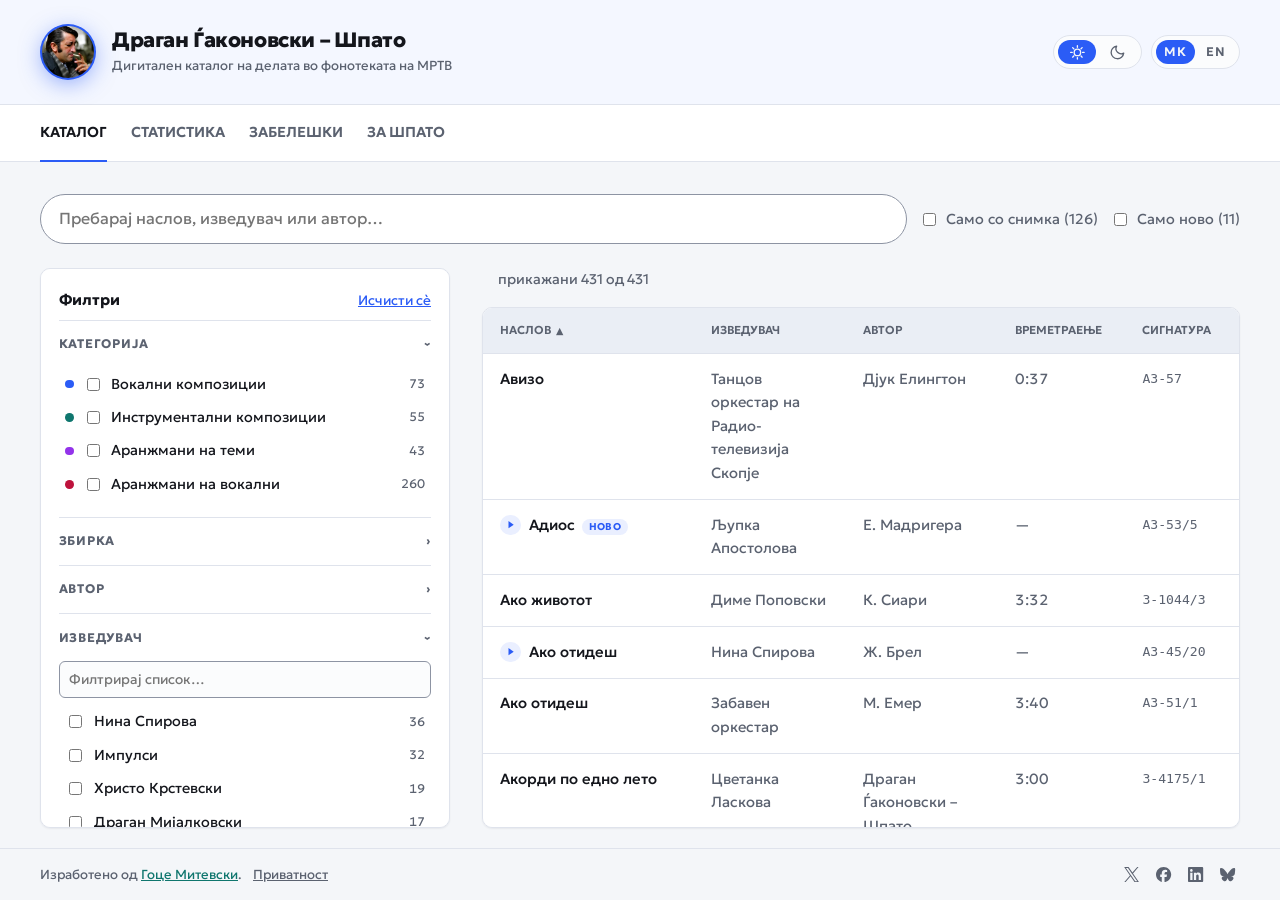
==== commit 51a9c972: "Drop the bare calypso listing the source repeats The vocal volume lists «Играј и пеј калипсо» with n" ====
--- a/index.html
+++ b/index.html
@@ -85,7 +85,7 @@
        one, and it moves when the labels land: Lighthouse measured CLS 0.88 on a
        phone for exactly that. app.js clears both classes — the first once the
        labels are in, the second once the catalogue has rendered, because the
-       footer on a phone sits where 433 rows are about to arrive. The timer is
+       footer on a phone sits where 431 rows are about to arrive. The timer is
        the way out if the app never runs at all, and it stays out of the way of
        a slow one. */
     (function () {
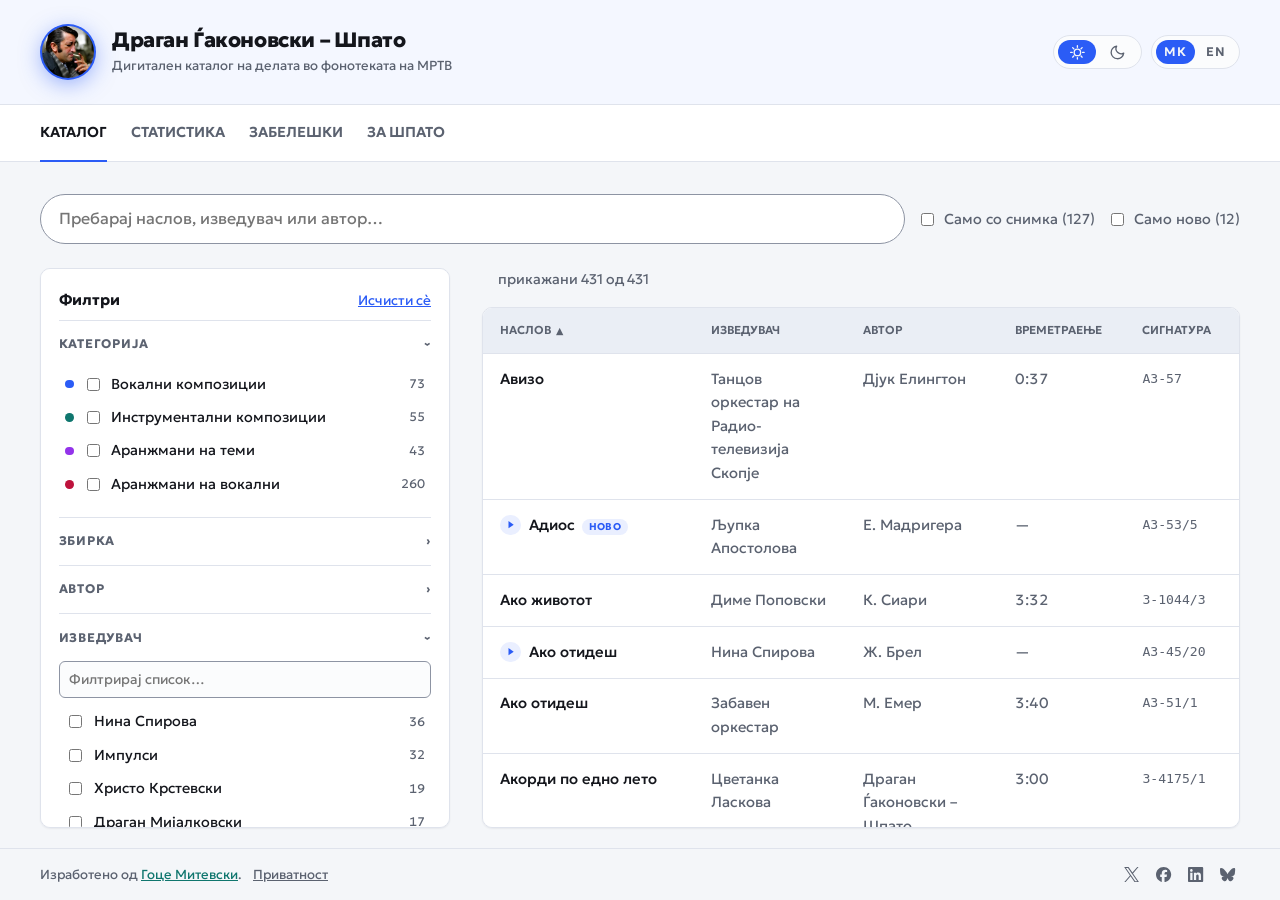
==== commit 50089d4d: "Align the page metadata with what the app renders The brand link pointed at index.html while the can" ====
--- a/index.html
+++ b/index.html
@@ -8,7 +8,10 @@
        Unknown viewport keys are ignored, so browsers without it are unaffected. -->
   <meta name="viewport" content="width=device-width, initial-scale=1, interactive-widget=resizes-content">
   <title>Драган Ѓаконовски – Шпато - Дигитален каталог</title>
-  <meta name="description" content="Дигитален каталог на делата на Драган Ѓаконовски – Шпато во фонотеката на МРТВ.">
+  <meta name="description" content="Дигитален каталог на делата на Драган Ѓаконовски – Шпато во фонотеката на МРТВ: композиции, аранжмани, изведувачи, времетраења, сигнатури и снимки.">
+  <!-- max-image-preview:large lets the About photograph be shown at full size
+       in search results; without it engines cap the preview at a thumbnail. -->
+  <meta name="robots" content="index, follow, max-image-preview:large">
   <!-- Matomo, cookieless. The instance enforces "tracking without cookies" and
        the tracker is told the same, so no analytics cookie is written. The
        fragment is discarded because the catalogue keeps its state there, search
@@ -55,12 +58,18 @@
        at both / and /index.html with no redirect, so the two URLs are one
        document and this says which one to keep. A self-referential canonical
        here would ask a search engine to index the duplicate as well. robots.txt
-       keeps crawlers off /index.html for the same reason. -->
+       deliberately disallows nothing — a rule naming the index document reads
+       as "the root is blocked" to a fetcher that normalises a directory URL
+       into it — so the canonical is what keeps the pair together. -->
+  <!-- The open data behind the catalogue, for machines rather than as an
+       alternate page: a reader can download the same records as CSV or JSON
+       from the toolbar. -->
+  <link rel="alternate" type="application/json" href="data/catalog.json">
   <meta property="og:type" content="website">
   <meta property="og:site_name" content="Драган Ѓаконовски – Шпато">
   <meta property="og:url" content="https://shpato.gocemitevski.com/">
   <meta property="og:title" content="Драган Ѓаконовски – Шпато - Дигитален каталог">
-  <meta property="og:description" content="Дигитален каталог на делата на Драган Ѓаконовски – Шпато во фонотеката на МРТВ.">
+  <meta property="og:description" content="Дигитален каталог на делата на Драган Ѓаконовски – Шпато во фонотеката на МРТВ: композиции, аранжмани, изведувачи, времетраења, сигнатури и снимки.">
   <meta property="og:locale" content="mk_MK">
   <meta property="og:locale:alternate" content="en_US">
   <meta property="og:image" content="https://shpato.gocemitevski.com/assets/images/Dragan-Gjakonovski-Shpato-Cover.png">
@@ -74,9 +83,10 @@
        the card explicit rather than incidental. -->
   <meta name="twitter:card" content="summary_large_image">
   <meta name="twitter:title" content="Драган Ѓаконовски – Шпато - Дигитален каталог">
-  <meta name="twitter:description" content="Дигитален каталог на делата на Драган Ѓаконовски – Шпато во фонотеката на МРТВ.">
+  <meta name="twitter:description" content="Дигитален каталог на делата на Драган Ѓаконовски – Шпато во фонотеката на МРТВ: композиции, аранжмани, изведувачи, времетраења, сигнатури и снимки.">
   <meta name="twitter:image" content="https://shpato.gocemitevski.com/assets/images/Dragan-Gjakonovski-Shpato-Cover.png">
   <meta name="twitter:image:alt" content="Портрет на Драган Ѓаконовски – Шпато во син прстен, со насловот и адресата на дигиталниот каталог">
+
 
   <script>
     /* Apply the saved theme before first paint to avoid a flash, and hold the
@@ -107,7 +117,7 @@
   <a class="skip-link" href="#main" data-i18n="a11y.skip"></a>
 
   <header class="site-header">
-    <a class="brand" href="index.html" id="home-link">
+    <a class="brand" href="./" id="home-link">
       <span class="brand-mark" aria-hidden="true">
         <!-- 168px is the 56px mark at 3x, which is as much of it as any screen
              resolves; the 512px original is 22 KB of pixels nobody sees, and on
@@ -315,7 +325,7 @@
                nobody has asked for yet, and on a phone it competed with the
                catalogue for the bandwidth that decides first paint. -->
           <img src="assets/images/Dragan-Gjakonovski-Shpato-About.jpg" alt="" width="800" height="994"
-               loading="lazy" decoding="async">
+               data-i18n-alt="about.photoAlt" loading="lazy" decoding="async">
           <figcaption>
             <span data-i18n="about.caption"></span>
             <span class="credit" data-i18n="about.credit"></span>
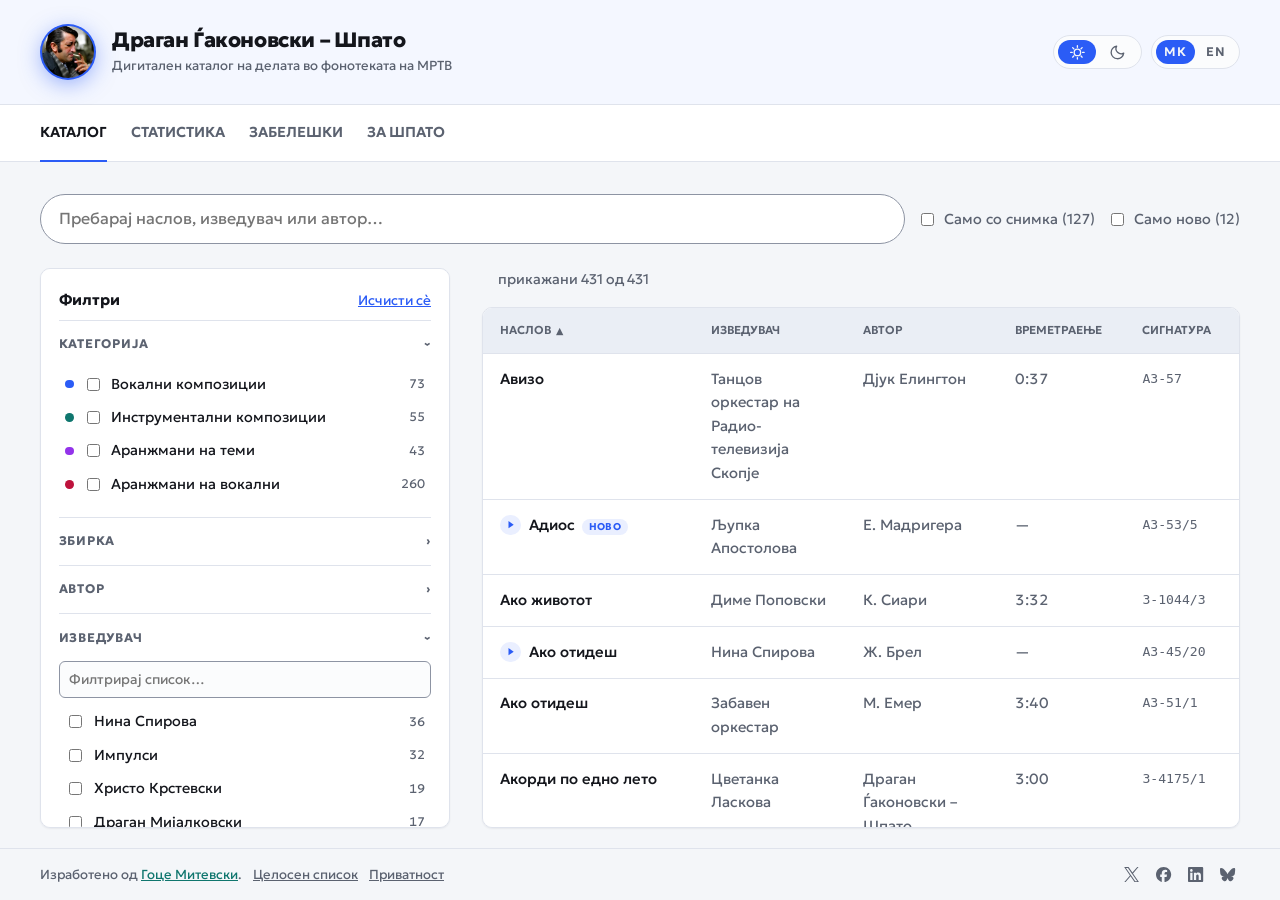
==== commit 934e18ce: "Link the static list from the footer A page nothing links is a page no crawler reaches, so the foote" ====
--- a/index.html
+++ b/index.html
@@ -87,6 +87,56 @@
   <meta name="twitter:image" content="https://shpato.gocemitevski.com/assets/images/Dragan-Gjakonovski-Shpato-Cover.png">
   <meta name="twitter:image:alt" content="Портрет на Драган Ѓаконовски – Шпато во син прстен, со насловот и адресата на дигиталниот каталог">
 
+  <!-- Structured data. Every fact here is one the About tab states, and every
+       sameAs is a page that identifies the person rather than merely mentions
+       him; move this block together with about.* in assets/i18n.js when either
+       changes. No item counts are given: a number written here would go stale
+       without anything noticing, and the app, not this file, owns the counts. -->
+  <script type="application/ld+json">
+  {
+    "@context": "https://schema.org",
+    "@graph": [
+      {
+        "@type": "Person",
+        "@id": "https://shpato.gocemitevski.com/#person",
+        "name": "Драган Ѓаконовски – Шпато",
+        "alternateName": ["Шпато", "Dragan Gjakonovski – Shpato", "Dragan Gjakonovski-Špato", "Dragan Đakonovski"],
+        "description": "Македонски композитор, аранжер, диригент и џез-музичар, основоположник на македонската забавна и џез-музика.",
+        "birthDate": "1931-03-11",
+        "birthPlace": { "@type": "Place", "name": "Скопје" },
+        "deathDate": "1987-01-03",
+        "deathPlace": { "@type": "Place", "name": "Скопје" },
+        "jobTitle": ["композитор", "аранжер", "диригент", "џез-музичар"],
+        "image": "https://shpato.gocemitevski.com/assets/images/Dragan-Gjakonovski-Shpato-About.jpg",
+        "url": "https://shpato.gocemitevski.com/",
+        "sameAs": [
+          "https://mk.wikipedia.org/wiki/%D0%94%D1%80%D0%B0%D0%B3%D0%B0%D0%BD_%D0%83%D0%B0%D0%BA%D0%BE%D0%BD%D0%BE%D0%B2%D1%81%D0%BA%D0%B8_-_%D0%A8%D0%BF%D0%B0%D1%82%D0%BE",
+          "https://sokom.mk/mk/%D0%B4%D1%80%D0%B0%D0%B3%D0%B0%D0%BD-%D1%93%D0%B0%D0%BA%D0%BE%D0%BD%D0%BE%D0%B2%D1%81%D0%BA%D0%B8-%D1%88%D0%BF%D0%B0%D1%82%D0%BE/",
+          "https://eprints.ugd.edu.mk/13123/",
+          "https://js.ugd.edu.mk/index.php/YFMA/article/view/2916"
+        ]
+      },
+      {
+        "@type": "WebSite",
+        "@id": "https://shpato.gocemitevski.com/#website",
+        "url": "https://shpato.gocemitevski.com/",
+        "name": "Драган Ѓаконовски – Шпато · Дигитален каталог",
+        "inLanguage": ["mk", "en"],
+        "about": { "@id": "https://shpato.gocemitevski.com/#person" }
+      },
+      {
+        "@type": "CollectionPage",
+        "@id": "https://shpato.gocemitevski.com/#catalogue",
+        "url": "https://shpato.gocemitevski.com/",
+        "name": "Дигитален каталог на делата на Драган Ѓаконовски – Шпато",
+        "description": "Каталог на делата на Драган Ѓаконовски – Шпато во фонотеката на МРТВ, со изведувачи, времетраења, сигнатури и снимки.",
+        "inLanguage": "mk",
+        "isPartOf": { "@id": "https://shpato.gocemitevski.com/#website" },
+        "about": { "@id": "https://shpato.gocemitevski.com/#person" }
+      }
+    ]
+  }
+  </script>
 
   <script>
     /* Apply the saved theme before first paint to avoid a flash, and hold the
@@ -383,6 +433,11 @@
     <p class="footer-credit">
       <span data-i18n="app.credit"></span>
       <a href="https://www.gocemitevski.com" target="_blank" rel="noopener">Гоце Митевски</a>.
+      <!-- The crawlable catalogue: the same works as one plain document, for a
+           reader who wants the whole list at once and for a crawler that runs no
+           scripts. Kept beside the privacy door, since it is the other page
+           that is not a tab. -->
+      <a class="link-btn" href="catalog.html" data-i18n="footer.fullList"></a>
       <button type="button" class="link-btn" id="privacy-link" data-i18n="privacy.link"></button>
     </p>
     <!-- Share intents, not profile links: what is passed on is the catalogue.
--- a/assets/styles.min.css
+++ b/assets/styles.min.css
@@ -1 +1 @@
-@font-face{font-family:"Geologica";font-style:normal;font-weight:100 900;font-display:swap;src:url("fonts/geologica-cyrillic-ext.woff2") format("woff2");unicode-range:U+0460-052F,U+1C80-1C8A,U+20B4,U+2DE0-2DFF,U+A640-A69F,U+FE2E-FE2F}@font-face{font-family:"Geologica";font-style:normal;font-weight:100 900;font-display:swap;src:url("fonts/geologica-cyrillic.woff2") format("woff2");unicode-range:U+0301,U+0400-045F,U+0490-0491,U+04B0-04B1,U+2116}@font-face{font-family:"Geologica";font-style:normal;font-weight:100 900;font-display:swap;src:url("fonts/geologica-latin-ext.woff2") format("woff2");unicode-range:U+0100-02BA,U+02BD-02C5,U+02C7-02CC,U+02CE-02D7,U+02DD-02FF,U+0304,U+0308,U+0329,U+1D00-1DBF,U+1E00-1E9F,U+1EF2-1EFF,U+2020,U+20A0-20AB,U+20AD-20C4,U+2113,U+2C60-2C7F,U+A720-A7FF}@font-face{font-family:"Geologica";font-style:normal;font-weight:100 900;font-display:swap;src:url("fonts/geologica-latin.woff2") format("woff2");unicode-range:U+0000-00FF,U+0131,U+0152-0153,U+02BB-02BC,U+02C6,U+02DA,U+02DC,U+0304,U+0308,U+0329,U+2000-206F,U+20AC,U+2122,U+2191,U+2193,U+2212,U+2215,U+FEFF,U+FFFD}:root{color-scheme:light;--bg:#f4f6f9;--panel:#ffffff;--panel-2:#fbfcfd;--thead:#eaeef5;--ink:#14161c;--muted:#5b6270;--line:#dfe3ec;--line-strong:#8d94a3;--accent:#2b5cf6;--accent-soft:#eaefff;--accent-2:#0f766e;--warn:#a34a08;--warn-soft:#fef3c7;--theme-color:#f4f6f9;--cat-vocal:#2b5cf6;--cat-vocal-soft:#eaefff;--cat-instrumental:#0f766e;--cat-instrumental-soft:#e0f2f0;--cat-arrThemes:#9333ea;--cat-arrThemes-soft:#f4ebfe;--cat-arrVocal:#be123c;--cat-arrVocal-soft:#fce8ee;--shadow-sm:0 1px 2px rgba(15, 23, 42, .06);--shadow:0 10px 30px rgba(15, 23, 42, .1);--shadow-edge:rgba(15, 23, 42, .14);--radius:10px;--radius-sm:6px}:root[data-theme="dark"]{color-scheme:dark;--bg:#0d1117;--panel:#161b22;--panel-2:#12161d;--thead:#1b222c;--ink:#e6edf3;--muted:#8b949e;--line:#2b3341;--line-strong:#6e7681;--accent:#7aa2ff;--accent-soft:#16233f;--accent-2:#4fd1c5;--warn:#f0b429;--warn-soft:#3a2c12;--theme-color:#0d1117;--cat-vocal:#7aa2ff;--cat-vocal-soft:#16233f;--cat-instrumental:#4fd1c5;--cat-instrumental-soft:#0f2b28;--cat-arrThemes:#c084fc;--cat-arrThemes-soft:#241a3a;--cat-arrVocal:#fb7185;--cat-arrVocal-soft:#3a1622;--shadow-sm:0 1px 2px rgba(0, 0, 0, .4);--shadow:0 10px 30px rgba(0, 0, 0, .45);--shadow-edge:rgba(0, 0, 0, .38)}[data-cat="vocal"]{--cat:var(--cat-vocal);--cat-soft:var(--cat-vocal-soft)}[data-cat="instrumental"]{--cat:var(--cat-instrumental);--cat-soft:var(--cat-instrumental-soft)}[data-cat="arrThemes"]{--cat:var(--cat-arrThemes);--cat-soft:var(--cat-arrThemes-soft)}[data-cat="arrVocal"]{--cat:var(--cat-arrVocal);--cat-soft:var(--cat-arrVocal-soft)}*{box-sizing:border-box}.visually-hidden{position:absolute;width:1px;height:1px;margin:-1px;padding:0;overflow:hidden;clip:rect(0 0 0 0);clip-path:inset(50%);white-space:nowrap;border:0}[hidden]{display:none !important}html{scroll-behavior:smooth;-webkit-text-size-adjust:100%;text-size-adjust:100%}body{margin:0;font-family:"Geologica","Segoe UI",system-ui,-apple-system,"Helvetica Neue",Arial,sans-serif;font-size:16px;line-height:1.6;background:var(--bg);color:var(--ink);-webkit-font-smoothing:antialiased;text-rendering:optimizeLegibility;display:flex;flex-direction:column;min-height:100vh}h1,h2,h3{line-height:1.2;font-weight:700;letter-spacing:-.01em}a{color:var(--accent-2)}.skip-link{position:absolute;left:-999px;top:0;background:var(--accent);color:var(--bg);padding:.6rem 1rem;z-index:100}.skip-link:focus{left:.5rem;top:.5rem}.site-header{display:flex;align-items:center;justify-content:space-between;gap:1rem;padding:1.5rem clamp(1rem, 4vw, 2.5rem);background:var(--panel);background:color-mix(in srgb, var(--accent) 5%, var(--panel));border-bottom:1px solid var(--line)}.brand{display:flex;align-items:center;gap:1rem;color:inherit;text-decoration:none;border-radius:var(--radius)}.brand:hover .brand-text h1,.brand:focus-visible .brand-text h1{color:var(--accent)}.brand:focus-visible{outline:2px solid var(--accent);outline-offset:3px}.brand-mark{width:56px;height:56px;padding:2px;border-radius:50%;background:var(--accent);overflow:hidden;flex:none;box-shadow:var(--shadow-sm);box-shadow:0 5px 22px -2px color-mix(in srgb, var(--accent) 50%, transparent)}.brand-mark img{display:block;width:100%;height:100%;object-fit:cover;border-radius:50%}.brand-text h1{margin:0;font-size:clamp(1rem, 2.2vw, 1.3rem);font-weight:800;letter-spacing:-.02em}.brand-text p{margin:.1rem 0 0;color:var(--muted);font-size:.82rem;text-wrap:balance}.header-actions{display:flex;align-items:center;gap:.6rem}@media (max-width: 620px){.site-header{flex-wrap:wrap;justify-content:center}.brand{flex:1 1 100%;gap:.75rem;justify-content:center}.brand-mark{order:1}}.lang-toggle,.theme-toggle{display:inline-flex;align-items:center;gap:2px;padding:4px;border:1px solid var(--line);border-radius:999px;background:var(--panel-2)}.lang-toggle button,.theme-toggle button{display:inline-flex;align-items:center;justify-content:center;min-height:1.5rem;border:0;border-radius:999px;background:transparent;color:var(--muted);font:inherit;font-size:.78rem;font-weight:600;line-height:1;letter-spacing:.04em;cursor:pointer;transition:background-color .15s ease,color .15s ease}.lang-toggle button,.theme-toggle button{width:2.4rem;padding:0}.lang-toggle button:not([aria-pressed="true"]):hover,.theme-toggle button:not([aria-pressed="true"]):hover{background:var(--accent-soft);color:var(--ink)}.lang-toggle button[aria-pressed="true"],.theme-toggle button[aria-pressed="true"]{background:var(--accent);color:var(--bg)}.lang-toggle button:focus-visible,.theme-toggle button:focus-visible{outline:2px solid var(--accent);outline-offset:2px}.toggle-icon{display:block;width:1.05rem;height:1.05rem;fill:none;stroke:currentColor;stroke-width:1.9;stroke-linecap:round;stroke-linejoin:round}.tabs-nav{position:sticky;top:0;z-index:20}.tabs{display:flex;gap:1.5rem;padding:0 clamp(1rem, 4vw, 2.5rem);background:var(--panel);box-shadow:inset 0 -1px 0 var(--line);overflow-x:auto}.tabs button{border:0;background:transparent;color:var(--muted);font:inherit;font-weight:600;font-size:.9rem;text-transform:uppercase;padding:1rem 0;cursor:pointer;border-bottom:2px solid transparent;white-space:nowrap;transition:color .15s ease,border-color .15s ease}.tabs button:hover{color:var(--ink)}.tabs button[aria-selected="true"]{color:var(--ink);border-bottom-color:var(--accent)}@media (max-width: 620px){.tabs{gap:1.25rem}.tabs button{font-size:.78rem;padding:.9rem 0;flex-grow:1}}@media (max-width: 385px){.tabs{gap:.4rem}.tabs button{font-size:.7rem}}@media (max-width: 620px){.app .site-footer{justify-content:center}}main{padding:2rem clamp(1rem, 4vw, 2.5rem) 1.25rem;flex-grow:1}body.app{display:grid;grid-template-columns:minmax(0, 1fr);grid-template-rows:auto auto minmax(0, 1fr) auto;min-height:0;height:100vh;height:100dvh;overflow:hidden}body.app main{min-height:0;overflow-y:auto}html.boot-shell .site-header,html.boot-shell .tabs-nav,html.boot-shell #main,html.boot-shell .site-footer,html.boot-foot .site-footer{visibility:hidden}.view{width:100%;padding-bottom:4rem}#view-catalog{height:100%;padding-bottom:0;display:grid;grid-template-columns:minmax(0, 1fr);grid-template-rows:auto auto minmax(0, 1fr)}#view-notes{height:100%;padding-bottom:0;display:grid;grid-template-columns:minmax(0, 1fr);grid-template-rows:auto auto auto minmax(0, 1fr) auto}@media (max-height: 600px), (max-width: 620px){body.app{display:block;min-height:100vh;min-height:100dvh;height:auto;overflow:visible}body.app main{overflow:visible}#view-catalog,#view-notes{display:block;height:auto;padding-bottom:0}.layout{display:block}.results{display:block}body.app .table-wrap,body.app .filters{overscroll-behavior-y:auto}}.toolbar{display:flex;align-items:center;gap:.75rem;flex-wrap:wrap;margin-bottom:1.5rem}.search{flex:1 1 320px;min-width:200px;padding:.7rem 1.1rem;font:inherit;color:var(--ink);background:var(--panel);border:1px solid var(--line-strong);border-radius:999px}.search:focus{outline:2px solid var(--accent);outline-offset:1px}.filters-toggle{display:inline-flex;align-items:center;gap:.4rem}.filters-toggle .chev{transition:transform .15s ease;transform:rotate(90deg)}.filters-toggle[aria-expanded="true"] .chev{transform:rotate(270deg)}.filters-toggle:focus-visible{outline:2px solid var(--accent);outline-offset:2px}@media (max-width: 620px){.search{flex:1 1 160px;min-width:120px}}.check{display:inline-flex;align-items:center;gap:.45rem;color:var(--muted);font-size:.9rem;cursor:pointer}.checks{display:flex;align-items:center;flex-wrap:wrap;gap:.75rem}.btn{padding:.6rem 1rem;font:inherit;font-weight:600;color:var(--ink);background:var(--panel);border:1px solid var(--line);border-radius:999px;cursor:pointer;transition:border-color .15s ease,color .15s ease,background-color .15s ease}.btn:hover{border-color:var(--accent);color:var(--accent)}.link-btn{border:0;background:none;color:var(--accent);font:inherit;font-size:.85rem;cursor:pointer;padding:0;text-decoration:underline}.layout{display:grid;grid-template-columns:clamp(260px, 32vw, 500px) minmax(0, 1fr);gap:2rem;min-height:0}.filters{background:var(--panel);border:1px solid var(--line);border-radius:var(--radius);padding:.4rem 1.1rem 1rem;box-shadow:var(--shadow-sm);min-height:0;overflow-y:auto;overscroll-behavior:contain}@media (max-width: 1023px){.layout{grid-template-columns:minmax(0, 1fr);grid-template-rows:auto minmax(0, 1fr);row-gap:0}.filters{grid-row:1;max-height:60dvh;margin-bottom:2rem}.results{grid-row:2}.layout:has(.filters:not([hidden])){grid-template-rows:minmax(0, 45%) minmax(0, 55%)}}.filters-head{display:flex;align-items:baseline;justify-content:space-between;gap:.5rem;padding:.9rem 0 .5rem}.filters-head h2{font-size:.95rem;margin:0}.export{position:relative;margin-top:.75rem;padding-top:.9rem;border-top:1px solid var(--line)}.export-btn{width:100%;display:inline-flex;align-items:center;justify-content:center;gap:.4rem}.export-btn .chev{transition:transform .15s ease;transform:rotate(90deg)}.export-btn[aria-expanded="true"] .chev{transform:rotate(270deg)}.menu{position:absolute;left:0;right:0;bottom:calc(100% + .35rem);z-index:20;display:flex;flex-direction:column;gap:.1rem;padding:.3rem;background:var(--panel);border:1px solid var(--line);border-radius:var(--radius-sm);box-shadow:var(--shadow)}.menu button{width:100%;padding:.5rem .7rem;font:inherit;text-align:left;color:var(--ink);background:none;border:0;border-radius:var(--radius-sm);cursor:pointer;transition:background-color .12s ease,color .12s ease}.menu button:hover,.menu button:focus-visible{background:var(--accent-soft);color:var(--accent);outline:2px solid var(--accent);outline-offset:-2px}.facet{border-top:1px solid var(--line)}.facet > summary{list-style:none;cursor:pointer;display:flex;align-items:center;gap:.5rem;padding:.85rem 0;font-size:.78rem;font-weight:700;letter-spacing:.06em;text-transform:uppercase;color:var(--muted);transition:color .15s ease}.facet > summary::-webkit-details-marker{display:none}.facet > summary:hover{color:var(--ink)}.facet .chev{margin-left:auto;transition:transform .15s ease}.facet[open] .chev{transform:rotate(90deg)}.facet-badge{display:inline-flex;align-items:center;justify-content:center;min-width:1.15rem;height:1.15rem;padding:0 .35rem;border-radius:999px;background:var(--accent);color:var(--bg);font-size:.68rem;font-weight:700;letter-spacing:0}.facet-body{padding-bottom:1rem}.facet-note{margin:0 .4rem .55rem;color:var(--muted);font-size:.78rem;line-height:1.45}.facet-filter{width:100%;margin-bottom:.5rem;padding:.4rem .6rem;font:inherit;font-size:.85rem;border:1px solid var(--line-strong);border-radius:var(--radius-sm);background:var(--panel-2);color:var(--ink)}.facet-list{display:flex;flex-direction:column;gap:.05rem}.facet-list--scroll{max-height:230px;overflow-y:auto}@media (max-width: 1023px){.facet-list{display:grid;grid-template-columns:repeat(auto-fill, minmax(260px, 1fr));gap:.05rem 2rem}.facet-list--scroll{max-height:280px}}.facet-item{display:flex;align-items:center;gap:.55rem;padding:.3rem .4rem;border-radius:var(--radius-sm);font-size:.9rem;cursor:pointer;transition:background-color .12s ease}.facet-item:hover{background:var(--accent-soft)}.facet-dot{width:.55rem;height:.55rem;border-radius:50%;background:var(--cat, var(--accent));flex:none}.facet-item input[type="checkbox"]{accent-color:var(--cat, var(--accent))}.facet-item .count{margin-left:auto;color:var(--muted);font-size:.78rem;font-variant-numeric:tabular-nums}.range-row{display:flex;align-items:center;gap:.6rem;font-size:.8rem;color:var(--muted);padding:.2rem 0}.range-row input[type="range"]{width:100%;accent-color:var(--accent)}.results{min-width:0;min-height:0;display:grid;grid-template-rows:auto minmax(0, 1fr)}.result-meta{margin:0 1rem 1rem;color:var(--muted);font-size:.88rem}.result-meta:empty{min-height:1lh}.table-frame{position:relative;display:flex;flex-direction:column;min-width:0;min-height:0}.table-frame > .table-wrap{flex:1}.pan-cue{position:absolute;top:1px;bottom:1px;width:2rem;border-radius:calc(var(--radius) - 1px);background-image:linear-gradient(to right, var(--shadow-edge), transparent);pointer-events:none;opacity:0;transition:opacity .15s ease;z-index:2}.pan-cue.left{left:1px}.pan-cue.right{right:1px;background-image:linear-gradient(to left, var(--shadow-edge), transparent)}.table-frame[data-pan~="left"] .pan-cue.left,.table-frame[data-pan~="right"] .pan-cue.right{opacity:1}.table-wrap{position:relative;min-height:0;overflow:auto;overscroll-behavior:contain;border:1px solid var(--line);border-radius:var(--radius);background-color:var(--panel);box-shadow:var(--shadow-sm)}.catalog-table{width:100%;border-collapse:collapse;font-size:.92rem}.catalog-table th,.catalog-table td{text-align:left;padding:.85rem 1.1rem;border-bottom:1px solid var(--line);vertical-align:top}.catalog-table thead th{position:sticky;top:0;background:var(--thead);font-size:.72rem;text-transform:uppercase;letter-spacing:.06em;color:var(--muted);font-weight:600;z-index:1}.catalog-table tbody tr:last-child td{border-bottom:0}.catalog-table tbody tr{cursor:pointer;transition:background-color .12s ease}.catalog-table tbody tr:hover{background:var(--accent-soft)}.catalog-table.notes-table tbody tr.no-record{cursor:default}.catalog-table.notes-table tbody tr.no-record:hover{background:transparent}.catalog-table td.cell-title{font-weight:500}.cell-title-inner{display:inline-flex;align-items:baseline}.row-open{font:inherit;color:inherit;background:none;border:0;padding:0;text-align:left;cursor:pointer}.row-open:hover{color:var(--accent);text-decoration:underline}.row-open:focus-visible{outline:2px solid var(--accent);outline-offset:2px;border-radius:4px}.catalog-table td.cell-perf,.catalog-table td.cell-comp{color:var(--muted)}th.sortable{padding:0}.th-sort{display:flex;align-items:center;gap:.3rem;width:100%;padding:.85rem 1.1rem;font:inherit;color:inherit;text-transform:inherit;background:none;border:0;cursor:pointer;white-space:nowrap;text-align:left}.th-arrow::after{content:"";opacity:.5}th.sortable[data-dir="asc"] .th-arrow::after{content:"▲";font-size:.6rem;opacity:1}th.sortable[data-dir="desc"] .th-arrow::after{content:"▼";font-size:.6rem;opacity:1}td.dur{white-space:nowrap;font-variant-numeric:tabular-nums;color:var(--muted)}td.sig{white-space:nowrap;font-family:ui-monospace,"SF Mono",Menlo,monospace;font-size:.82rem;color:var(--muted)}.badge{display:inline-flex;align-items:center;justify-content:center;min-width:1.15rem;height:1.15rem;margin-left:.45rem;padding:0 .35rem;border-radius:999px;background:var(--warn-soft);color:var(--warn);font-size:.68rem;font-weight:700;vertical-align:middle}.badge-new{display:inline-flex;align-items:center;margin-left:.45rem;padding:0 .4rem;border-radius:999px;background:var(--accent-soft);color:var(--accent);font-size:.62rem;font-weight:700;letter-spacing:.04em;white-space:nowrap;vertical-align:middle}.empty{position:sticky;left:0;color:var(--muted);padding:2.5rem;text-align:center}.table-more{display:flex;justify-content:center;padding:1.25rem 0 0}.cards{display:flex;flex-wrap:wrap;gap:1.5rem;margin-bottom:1.5rem}.card{flex:1 1 165px;background:var(--panel);border:1px solid var(--line);border-radius:var(--radius);padding:1.3rem 1.4rem;box-shadow:var(--shadow-sm)}.card .value{font-size:2.1rem;font-weight:800;letter-spacing:-.02em;font-variant-numeric:tabular-nums}.card .label{color:var(--muted);font-size:.85rem;margin-top:.1rem}.card .sub{color:var(--muted);font-size:.75rem;margin-top:.35rem}.charts{display:grid;grid-template-columns:minmax(0, 1fr);gap:1.5rem}@media (min-width: 680px){.charts{grid-template-columns:repeat(2, minmax(0, 1fr))}}@media (min-width: 1400px){.charts{grid-template-columns:repeat(4, minmax(0, 1fr))}}.chart-block{background:var(--panel);border:1px solid var(--line);border-radius:var(--radius);padding:1.3rem 1.5rem;box-shadow:var(--shadow-sm)}.chart-block.wide{grid-column:1 / -1}.chart-block h3{font-size:.95rem;margin:0 0 1.1rem}.bars{display:flex;flex-direction:column;gap:.7rem}.bar-row{display:grid;grid-template-columns:minmax(110px, 42%) 1fr auto;gap:.9rem;align-items:center;font-size:.85rem}.bar-label{overflow:hidden;text-overflow:ellipsis;white-space:nowrap}.bar-track{display:block;height:10px;background:var(--cat-soft, var(--accent-soft));border-radius:999px;overflow:hidden}.bar-fill{display:block;height:100%;background:var(--cat, var(--accent));border-radius:999px;transform-origin:left center;animation:bar-grow .55s cubic-bezier(.2, .7, .3, 1)}@keyframes bar-grow{from{transform:scaleX(0)}to{transform:scaleX(1)}}.bar-value{min-width:3ch;text-align:right;color:var(--ink);font-weight:600;font-variant-numeric:tabular-nums}.section-title{margin:0 0 1rem;font-size:1.3rem}.intro{color:var(--muted);max-width:68ch;margin:0 0 1.5rem}.field{display:flex;flex-direction:column;gap:.3rem;font-size:.78rem;color:var(--muted);min-width:0}.field select{padding:.5rem .7rem;font:inherit;color:var(--ink);background:var(--panel);border:1px solid var(--line-strong);border-radius:var(--radius-sm);text-overflow:ellipsis}@media (pointer: coarse){.field select{font-size:1rem}}.sev{font-size:.78rem;font-weight:600}.sev.warning{display:inline-block;padding:.1rem .5rem;border-radius:999px;background:var(--warn-soft);color:var(--warn)}.sev.info{color:var(--muted)}.notes-table td.rule{max-width:34ch}code.raw{font-family:ui-monospace,Menlo,monospace;font-size:.8rem;background:var(--panel-2);padding:.1rem .35rem;border-radius:4px}.raw-truncate{display:inline-block;max-width:100%;overflow:hidden;text-overflow:ellipsis;white-space:nowrap;vertical-align:bottom}.about{display:grid;gap:1.75rem;margin-bottom:1.75rem}@media (min-width: 720px){.about{grid-template-columns:minmax(0, 68ch) 300px;justify-content:start;column-gap:2.25rem;row-gap:1.75rem;align-items:start}}.about-portrait{margin:0}.about-portrait img{display:block;width:100%;max-width:300px;height:auto;border:1px solid var(--line);border-radius:var(--radius);box-shadow:var(--shadow-sm)}.about-portrait figcaption{color:var(--muted);font-size:.78rem;margin-top:.75rem}.about-portrait .credit{display:block;margin-top:.2rem;font-size:.72rem}.about-body{max-width:68ch}.about-body p{margin:0 0 .9rem}.about-body p:last-child{margin-bottom:0}.about-lead{font-size:1.05rem;font-weight:600}.facts{display:grid;grid-column:1 / -1;grid-template-columns:auto minmax(0, 1fr);gap:.55rem 1.5rem;margin:0;padding:1.3rem 1.5rem;background:var(--panel);border:1px solid var(--line);border-radius:var(--radius);box-shadow:var(--shadow-sm);font-size:.9rem}.facts dt{color:var(--muted)}.facts dd{margin:0;min-width:0}@media (max-width: 480px){.facts{grid-template-columns:minmax(0, 1fr);gap:0}.facts dd{margin-bottom:.7rem}.facts dd:last-child{margin-bottom:0}}.about-sources-title{font-size:.95rem;margin:0 0 .6rem}.about-sources-note{color:var(--muted);font-size:.85rem;margin:0 0 .6rem}.sources{margin:0;padding-left:1.1rem;color:var(--muted);font-size:.85rem}.sources li{margin-bottom:.35rem}.sources li:last-child{margin-bottom:0}.privacy{max-width:68ch}.privacy h3{font-size:.95rem;margin:1.4rem 0 .5rem}.privacy h3:first-child{margin-top:0}.privacy p{margin:0 0 .9rem}.drawer{position:fixed;inset:0;z-index:50}.drawer-backdrop{position:absolute;inset:0;background:rgba(13, 17, 23, .5)}.drawer-panel{position:absolute;top:0;right:0;height:100%;width:min(460px, 92vw);background:var(--panel);border-left:1px solid var(--line);box-shadow:var(--shadow);padding:1.75rem 1.6rem 3rem;overflow-y:auto;animation:slide-in .2s ease-out}@keyframes slide-in{from{transform:translateX(30px);opacity:.4}to{transform:none;opacity:1}}.drawer-close{position:absolute;top:.7rem;right:.9rem;border:0;background:none;font-size:1.7rem;line-height:1;color:var(--muted);cursor:pointer}.drawer h2{margin:0 1.5rem .4rem 0;font-size:1.3rem}.drawer .cat-tag{display:inline-block;font-size:.75rem;font-weight:600;color:var(--cat, var(--accent));background:var(--cat-soft, var(--accent-soft));padding:.15rem .6rem;border-radius:999px;margin-bottom:1.1rem}.drawer dl{display:grid;grid-template-columns:auto 1fr;gap:.45rem 1.1rem;margin:0 0 1.25rem;font-size:.9rem}.drawer dt{color:var(--muted)}.drawer dd{margin:0;min-width:0}.drawer h3{font-size:.75rem;text-transform:uppercase;letter-spacing:.06em;color:var(--ink);margin:1.4rem 0 .5rem}.drawer .related h3{font-size:.7rem;font-weight:600;letter-spacing:.08em;color:var(--muted);margin:1rem 0 .35rem}.drawer .flags{list-style:none;padding:0;margin:0}.drawer .flags li{font-size:.85rem;color:var(--muted);padding:.2rem 0}.drawer .flags-warn li{color:var(--warn)}.drawer .empty-note{color:var(--muted);font-size:.85rem;margin:0}.drawer .related ul{list-style:none;padding:0;margin:0}.drawer .related li{padding:.35rem 0;font-size:.88rem;border-bottom:1px solid var(--line)}.drawer .related .empty-note{margin-top:.4rem}.chip-link{border:0;background:none;padding:0;font:inherit;color:var(--accent-2);cursor:pointer;text-align:left}.raw-hint{color:var(--muted);font-size:.8rem}.row-play{display:inline-flex;flex-shrink:0;position:relative;font:inherit;align-items:center;justify-content:center;width:1.3rem;height:1.3rem;margin-right:.5rem;padding:0;border:0;border-radius:50%;background:var(--accent-soft);color:var(--accent);cursor:pointer;transition:background-color .12s ease,color .12s ease}.row-play svg{width:.58rem;height:.58rem;fill:currentColor}.row-play:hover{background:var(--accent);color:var(--bg)}.row-play:focus-visible{outline:2px solid var(--accent);outline-offset:2px}.row-play::after{content:"";position:absolute;top:-12px;right:-7px;bottom:-12px;left:-12px}.drawer-play{margin:0 0 1.25rem}.player-start{display:inline-flex;align-items:center;gap:.5rem}.player-start svg{width:.62rem;height:.62rem;fill:currentColor}.search-link{color:var(--accent-2);font-size:.88rem}.player{position:fixed;right:clamp(1rem, 4vw, 2.5rem);bottom:1rem;z-index:60;width:min(340px, calc(100vw - 2rem));background:var(--panel);border:1px solid var(--line);border-radius:var(--radius);box-shadow:var(--shadow);overflow:hidden;animation:slide-up .2s ease-out}@media (min-width: 900px){body:has(#drawer:not([hidden])) .player{right:calc(min(460px, 92vw) + 1.5rem)}}@keyframes slide-up{from{transform:translateY(14px);opacity:.4}to{transform:none;opacity:1}}.player-frame{aspect-ratio:16 / 9;background:#000}.player-frame iframe{display:block;width:100%;height:100%;border:0}.player-bar{display:flex;align-items:flex-start;gap:.5rem;padding:.6rem .7rem}.player-meta{display:flex;flex-direction:column;gap:.1rem;min-width:0;flex:1 1 auto}.player-title{font-size:.88rem;font-weight:600;overflow:hidden;text-overflow:ellipsis;white-space:nowrap}.player-sub{font-size:.76rem;color:var(--muted);overflow:hidden;text-overflow:ellipsis;white-space:nowrap}.player-link{font-size:.76rem;color:var(--accent-2);margin-top:.15rem}.player-close{flex:0 0 auto;padding:0 .2rem;border:0;background:none;font-size:1.3rem;line-height:1;color:var(--muted);cursor:pointer}.player-close:hover{color:var(--ink)}.player-close:focus-visible,.player-link:focus-visible{outline:2px solid var(--accent);outline-offset:2px;border-radius:3px}body.player-open .table-wrap{padding-bottom:18rem}body.player-open .view{padding-bottom:18rem}.site-footer{border-top:1px solid var(--line);padding:.75rem clamp(1rem, 4vw, 2.5rem);color:var(--muted);font-size:.82rem;display:flex;align-items:center;justify-content:space-between;gap:.35rem 1rem;flex-wrap:wrap}.site-footer p{margin:.2rem 0;max-width:80ch}.footer-credit .link-btn{font-size:inherit;color:var(--muted);margin-left:.5rem}.footer-credit .link-btn:hover{color:var(--ink)}.footer-share{display:flex;align-items:center;gap:.5rem}.footer-share a{display:inline-flex;align-items:center;justify-content:center;width:1.5rem;height:1.5rem;border-radius:var(--radius-sm);color:var(--muted);transition:background-color .15s ease,color .15s ease}.footer-share a:hover{background:var(--accent-soft);color:var(--accent)}.footer-share a:focus-visible{outline:2px solid var(--accent);outline-offset:2px}.footer-share svg{width:.95rem;height:.95rem;fill:currentColor}@media (prefers-reduced-motion: reduce){html{scroll-behavior:auto}.drawer-panel{animation:none}.player{animation:none}.bar-fill{animation:none}.pan-cue{transition:none}}@media print{.tabs,.toolbar,.filters,.lang-toggle,.theme-toggle,.drawer,.player,.site-footer{display:none !important}body.app{display:block;height:auto;min-height:0;overflow:visible;padding-bottom:0}body.app main{overflow:visible}#view-catalog,#view-notes{display:block;height:auto}.layout{display:block}.results{display:block}body{background:#fff}.pan-cue{display:none}}+@font-face{font-family:"Geologica";font-style:normal;font-weight:100 900;font-display:swap;src:url("fonts/geologica-cyrillic-ext.woff2") format("woff2");unicode-range:U+0460-052F,U+1C80-1C8A,U+20B4,U+2DE0-2DFF,U+A640-A69F,U+FE2E-FE2F}@font-face{font-family:"Geologica";font-style:normal;font-weight:100 900;font-display:swap;src:url("fonts/geologica-cyrillic.woff2") format("woff2");unicode-range:U+0301,U+0400-045F,U+0490-0491,U+04B0-04B1,U+2116}@font-face{font-family:"Geologica";font-style:normal;font-weight:100 900;font-display:swap;src:url("fonts/geologica-latin-ext.woff2") format("woff2");unicode-range:U+0100-02BA,U+02BD-02C5,U+02C7-02CC,U+02CE-02D7,U+02DD-02FF,U+0304,U+0308,U+0329,U+1D00-1DBF,U+1E00-1E9F,U+1EF2-1EFF,U+2020,U+20A0-20AB,U+20AD-20C4,U+2113,U+2C60-2C7F,U+A720-A7FF}@font-face{font-family:"Geologica";font-style:normal;font-weight:100 900;font-display:swap;src:url("fonts/geologica-latin.woff2") format("woff2");unicode-range:U+0000-00FF,U+0131,U+0152-0153,U+02BB-02BC,U+02C6,U+02DA,U+02DC,U+0304,U+0308,U+0329,U+2000-206F,U+20AC,U+2122,U+2191,U+2193,U+2212,U+2215,U+FEFF,U+FFFD}:root{color-scheme:light;--bg:#f4f6f9;--panel:#ffffff;--panel-2:#fbfcfd;--thead:#eaeef5;--ink:#14161c;--muted:#5b6270;--line:#dfe3ec;--line-strong:#8d94a3;--accent:#2b5cf6;--accent-soft:#eaefff;--accent-2:#0f766e;--warn:#a34a08;--warn-soft:#fef3c7;--theme-color:#f4f6f9;--cat-vocal:#2b5cf6;--cat-vocal-soft:#eaefff;--cat-instrumental:#0f766e;--cat-instrumental-soft:#e0f2f0;--cat-arrThemes:#9333ea;--cat-arrThemes-soft:#f4ebfe;--cat-arrVocal:#be123c;--cat-arrVocal-soft:#fce8ee;--shadow-sm:0 1px 2px rgba(15, 23, 42, .06);--shadow:0 10px 30px rgba(15, 23, 42, .1);--shadow-edge:rgba(15, 23, 42, .14);--radius:10px;--radius-sm:6px}:root[data-theme="dark"]{color-scheme:dark;--bg:#0d1117;--panel:#161b22;--panel-2:#12161d;--thead:#1b222c;--ink:#e6edf3;--muted:#8b949e;--line:#2b3341;--line-strong:#6e7681;--accent:#7aa2ff;--accent-soft:#16233f;--accent-2:#4fd1c5;--warn:#f0b429;--warn-soft:#3a2c12;--theme-color:#0d1117;--cat-vocal:#7aa2ff;--cat-vocal-soft:#16233f;--cat-instrumental:#4fd1c5;--cat-instrumental-soft:#0f2b28;--cat-arrThemes:#c084fc;--cat-arrThemes-soft:#241a3a;--cat-arrVocal:#fb7185;--cat-arrVocal-soft:#3a1622;--shadow-sm:0 1px 2px rgba(0, 0, 0, .4);--shadow:0 10px 30px rgba(0, 0, 0, .45);--shadow-edge:rgba(0, 0, 0, .38)}[data-cat="vocal"]{--cat:var(--cat-vocal);--cat-soft:var(--cat-vocal-soft)}[data-cat="instrumental"]{--cat:var(--cat-instrumental);--cat-soft:var(--cat-instrumental-soft)}[data-cat="arrThemes"]{--cat:var(--cat-arrThemes);--cat-soft:var(--cat-arrThemes-soft)}[data-cat="arrVocal"]{--cat:var(--cat-arrVocal);--cat-soft:var(--cat-arrVocal-soft)}*{box-sizing:border-box}.visually-hidden{position:absolute;width:1px;height:1px;margin:-1px;padding:0;overflow:hidden;clip:rect(0 0 0 0);clip-path:inset(50%);white-space:nowrap;border:0}[hidden]{display:none !important}html{scroll-behavior:smooth;-webkit-text-size-adjust:100%;text-size-adjust:100%}body{margin:0;font-family:"Geologica","Segoe UI",system-ui,-apple-system,"Helvetica Neue",Arial,sans-serif;font-size:16px;line-height:1.6;background:var(--bg);color:var(--ink);-webkit-font-smoothing:antialiased;text-rendering:optimizeLegibility;display:flex;flex-direction:column;min-height:100vh}h1,h2,h3{line-height:1.2;font-weight:700;letter-spacing:-.01em}a{color:var(--accent-2)}.skip-link{position:absolute;left:-999px;top:0;background:var(--accent);color:var(--bg);padding:.6rem 1rem;z-index:100}.skip-link:focus{left:.5rem;top:.5rem}.site-header{display:flex;align-items:center;justify-content:space-between;gap:1rem;padding:1.5rem clamp(1rem, 4vw, 2.5rem);background:var(--panel);background:color-mix(in srgb, var(--accent) 5%, var(--panel));border-bottom:1px solid var(--line)}.brand{display:flex;align-items:center;gap:1rem;color:inherit;text-decoration:none;border-radius:var(--radius)}.brand:hover .brand-text h1,.brand:focus-visible .brand-text h1{color:var(--accent)}.brand:focus-visible{outline:2px solid var(--accent);outline-offset:3px}.brand-mark{width:56px;height:56px;padding:2px;border-radius:50%;background:var(--accent);overflow:hidden;flex:none;box-shadow:var(--shadow-sm);box-shadow:0 5px 22px -2px color-mix(in srgb, var(--accent) 50%, transparent)}.brand-mark img{display:block;width:100%;height:100%;object-fit:cover;border-radius:50%}.brand-text h1{margin:0;font-size:clamp(1rem, 2.2vw, 1.3rem);font-weight:800;letter-spacing:-.02em}.brand-text p{margin:.1rem 0 0;color:var(--muted);font-size:.82rem;text-wrap:balance}.header-actions{display:flex;align-items:center;gap:.6rem}@media (max-width: 620px){.site-header{flex-wrap:wrap;justify-content:center}.brand{flex:1 1 100%;gap:.75rem;justify-content:center}.brand-mark{order:1}}.lang-toggle,.theme-toggle{display:inline-flex;align-items:center;gap:2px;padding:4px;border:1px solid var(--line);border-radius:999px;background:var(--panel-2)}.lang-toggle button,.theme-toggle button{display:inline-flex;align-items:center;justify-content:center;min-height:1.5rem;border:0;border-radius:999px;background:transparent;color:var(--muted);font:inherit;font-size:.78rem;font-weight:600;line-height:1;letter-spacing:.04em;cursor:pointer;transition:background-color .15s ease,color .15s ease}.lang-toggle button,.theme-toggle button{width:2.4rem;padding:0}.lang-toggle button:not([aria-pressed="true"]):hover,.theme-toggle button:not([aria-pressed="true"]):hover{background:var(--accent-soft);color:var(--ink)}.lang-toggle button[aria-pressed="true"],.theme-toggle button[aria-pressed="true"]{background:var(--accent);color:var(--bg)}.lang-toggle button:focus-visible,.theme-toggle button:focus-visible{outline:2px solid var(--accent);outline-offset:2px}.toggle-icon{display:block;width:1.05rem;height:1.05rem;fill:none;stroke:currentColor;stroke-width:1.9;stroke-linecap:round;stroke-linejoin:round}.tabs-nav{position:sticky;top:0;z-index:20}.tabs{display:flex;gap:1.5rem;padding:0 clamp(1rem, 4vw, 2.5rem);background:var(--panel);box-shadow:inset 0 -1px 0 var(--line);overflow-x:auto}.tabs button{border:0;background:transparent;color:var(--muted);font:inherit;font-weight:600;font-size:.9rem;text-transform:uppercase;padding:1rem 0;cursor:pointer;border-bottom:2px solid transparent;white-space:nowrap;transition:color .15s ease,border-color .15s ease}.tabs button:hover{color:var(--ink)}.tabs button[aria-selected="true"]{color:var(--ink);border-bottom-color:var(--accent)}@media (max-width: 620px){.tabs{gap:1.25rem}.tabs button{font-size:.78rem;padding:.9rem 0;flex-grow:1}}@media (max-width: 385px){.tabs{gap:.4rem}.tabs button{font-size:.7rem}}@media (max-width: 620px){.app .site-footer{justify-content:center}}main{padding:2rem clamp(1rem, 4vw, 2.5rem) 1.25rem;flex-grow:1}body.app{display:grid;grid-template-columns:minmax(0, 1fr);grid-template-rows:auto auto minmax(0, 1fr) auto;min-height:0;height:100vh;height:100dvh;overflow:hidden}body.app main{min-height:0;overflow-y:auto}html.boot-shell .site-header,html.boot-shell .tabs-nav,html.boot-shell #main,html.boot-shell .site-footer,html.boot-foot .site-footer{visibility:hidden}.view{width:100%;padding-bottom:4rem}#view-catalog{height:100%;padding-bottom:0;display:grid;grid-template-columns:minmax(0, 1fr);grid-template-rows:auto auto minmax(0, 1fr)}#view-notes{height:100%;padding-bottom:0;display:grid;grid-template-columns:minmax(0, 1fr);grid-template-rows:auto auto auto minmax(0, 1fr) auto}@media (max-height: 600px), (max-width: 620px){body.app{display:block;min-height:100vh;min-height:100dvh;height:auto;overflow:visible}body.app main{overflow:visible}#view-catalog,#view-notes{display:block;height:auto;padding-bottom:0}.layout{display:block}.results{display:block}body.app .table-wrap,body.app .filters{overscroll-behavior-y:auto}}.toolbar{display:flex;align-items:center;gap:.75rem;flex-wrap:wrap;margin-bottom:1.5rem}.search{flex:1 1 320px;min-width:200px;padding:.7rem 1.1rem;font:inherit;color:var(--ink);background:var(--panel);border:1px solid var(--line-strong);border-radius:999px}.search:focus{outline:2px solid var(--accent);outline-offset:1px}.filters-toggle{display:inline-flex;align-items:center;gap:.4rem}.filters-toggle .chev{transition:transform .15s ease;transform:rotate(90deg)}.filters-toggle[aria-expanded="true"] .chev{transform:rotate(270deg)}.filters-toggle:focus-visible{outline:2px solid var(--accent);outline-offset:2px}@media (max-width: 620px){.search{flex:1 1 160px;min-width:120px}}.check{display:inline-flex;align-items:center;gap:.45rem;color:var(--muted);font-size:.9rem;cursor:pointer}.checks{display:flex;align-items:center;flex-wrap:wrap;gap:.75rem}.btn{padding:.6rem 1rem;font:inherit;font-weight:600;color:var(--ink);background:var(--panel);border:1px solid var(--line);border-radius:999px;cursor:pointer;transition:border-color .15s ease,color .15s ease,background-color .15s ease}.btn:hover{border-color:var(--accent);color:var(--accent)}.link-btn{border:0;background:none;color:var(--accent);font:inherit;font-size:.85rem;cursor:pointer;padding:0;text-decoration:underline}.layout{display:grid;grid-template-columns:clamp(260px, 32vw, 500px) minmax(0, 1fr);gap:2rem;min-height:0}.filters{background:var(--panel);border:1px solid var(--line);border-radius:var(--radius);padding:.4rem 1.1rem 1rem;box-shadow:var(--shadow-sm);min-height:0;overflow-y:auto;overscroll-behavior:contain}@media (max-width: 1023px){.layout{grid-template-columns:minmax(0, 1fr);grid-template-rows:auto minmax(0, 1fr);row-gap:0}.filters{grid-row:1;max-height:60dvh;margin-bottom:2rem}.results{grid-row:2}.layout:has(.filters:not([hidden])){grid-template-rows:minmax(0, 45%) minmax(0, 55%)}}.filters-head{display:flex;align-items:baseline;justify-content:space-between;gap:.5rem;padding:.9rem 0 .5rem}.filters-head h2{font-size:.95rem;margin:0}.export{position:relative;margin-top:.75rem;padding-top:.9rem;border-top:1px solid var(--line)}.export-btn{width:100%;display:inline-flex;align-items:center;justify-content:center;gap:.4rem}.export-btn .chev{transition:transform .15s ease;transform:rotate(90deg)}.export-btn[aria-expanded="true"] .chev{transform:rotate(270deg)}.menu{position:absolute;left:0;right:0;bottom:calc(100% + .35rem);z-index:20;display:flex;flex-direction:column;gap:.1rem;padding:.3rem;background:var(--panel);border:1px solid var(--line);border-radius:var(--radius-sm);box-shadow:var(--shadow)}.menu button{width:100%;padding:.5rem .7rem;font:inherit;text-align:left;color:var(--ink);background:none;border:0;border-radius:var(--radius-sm);cursor:pointer;transition:background-color .12s ease,color .12s ease}.menu button:hover,.menu button:focus-visible{background:var(--accent-soft);color:var(--accent);outline:2px solid var(--accent);outline-offset:-2px}.facet{border-top:1px solid var(--line)}.facet > summary{list-style:none;cursor:pointer;display:flex;align-items:center;gap:.5rem;padding:.85rem 0;font-size:.78rem;font-weight:700;letter-spacing:.06em;text-transform:uppercase;color:var(--muted);transition:color .15s ease}.facet > summary::-webkit-details-marker{display:none}.facet > summary:hover{color:var(--ink)}.facet .chev{margin-left:auto;transition:transform .15s ease}.facet[open] .chev{transform:rotate(90deg)}.facet-badge{display:inline-flex;align-items:center;justify-content:center;min-width:1.15rem;height:1.15rem;padding:0 .35rem;border-radius:999px;background:var(--accent);color:var(--bg);font-size:.68rem;font-weight:700;letter-spacing:0}.facet-body{padding-bottom:1rem}.facet-note{margin:0 .4rem .55rem;color:var(--muted);font-size:.78rem;line-height:1.45}.facet-filter{width:100%;margin-bottom:.5rem;padding:.4rem .6rem;font:inherit;font-size:.85rem;border:1px solid var(--line-strong);border-radius:var(--radius-sm);background:var(--panel-2);color:var(--ink)}.facet-list{display:flex;flex-direction:column;gap:.05rem}.facet-list--scroll{max-height:230px;overflow-y:auto}@media (max-width: 1023px){.facet-list{display:grid;grid-template-columns:repeat(auto-fill, minmax(260px, 1fr));gap:.05rem 2rem}.facet-list--scroll{max-height:280px}}.facet-item{display:flex;align-items:center;gap:.55rem;padding:.3rem .4rem;border-radius:var(--radius-sm);font-size:.9rem;cursor:pointer;transition:background-color .12s ease}.facet-item:hover{background:var(--accent-soft)}.facet-dot{width:.55rem;height:.55rem;border-radius:50%;background:var(--cat, var(--accent));flex:none}.facet-item input[type="checkbox"]{accent-color:var(--cat, var(--accent))}.facet-item .count{margin-left:auto;color:var(--muted);font-size:.78rem;font-variant-numeric:tabular-nums}.range-row{display:flex;align-items:center;gap:.6rem;font-size:.8rem;color:var(--muted);padding:.2rem 0}.range-row input[type="range"]{width:100%;accent-color:var(--accent)}.results{min-width:0;min-height:0;display:grid;grid-template-rows:auto minmax(0, 1fr)}.result-meta{margin:0 1rem 1rem;color:var(--muted);font-size:.88rem}.result-meta:empty{min-height:1lh}.table-frame{position:relative;display:flex;flex-direction:column;min-width:0;min-height:0}.table-frame > .table-wrap{flex:1}.pan-cue{position:absolute;top:1px;bottom:1px;width:2rem;border-radius:calc(var(--radius) - 1px);background-image:linear-gradient(to right, var(--shadow-edge), transparent);pointer-events:none;opacity:0;transition:opacity .15s ease;z-index:2}.pan-cue.left{left:1px}.pan-cue.right{right:1px;background-image:linear-gradient(to left, var(--shadow-edge), transparent)}.table-frame[data-pan~="left"] .pan-cue.left,.table-frame[data-pan~="right"] .pan-cue.right{opacity:1}.table-wrap{position:relative;min-height:0;overflow:auto;overscroll-behavior:contain;border:1px solid var(--line);border-radius:var(--radius);background-color:var(--panel);box-shadow:var(--shadow-sm)}.catalog-table{width:100%;border-collapse:collapse;font-size:.92rem}.catalog-table th,.catalog-table td{text-align:left;padding:.85rem 1.1rem;border-bottom:1px solid var(--line);vertical-align:top}.catalog-table thead th{position:sticky;top:0;background:var(--thead);font-size:.72rem;text-transform:uppercase;letter-spacing:.06em;color:var(--muted);font-weight:600;z-index:1}.catalog-table tbody tr:last-child td{border-bottom:0}.catalog-table tbody tr{cursor:pointer;transition:background-color .12s ease}.catalog-table tbody tr:hover{background:var(--accent-soft)}.catalog-table.notes-table tbody tr.no-record{cursor:default}.catalog-table.notes-table tbody tr.no-record:hover{background:transparent}.catalog-table td.cell-title{font-weight:500}.cell-title-inner{display:inline-flex;align-items:baseline}.row-open{font:inherit;color:inherit;background:none;border:0;padding:0;text-align:left;cursor:pointer}.row-open:hover{color:var(--accent);text-decoration:underline}.row-open:focus-visible{outline:2px solid var(--accent);outline-offset:2px;border-radius:4px}.catalog-table td.cell-perf,.catalog-table td.cell-comp{color:var(--muted)}th.sortable{padding:0}.th-sort{display:flex;align-items:center;gap:.3rem;width:100%;padding:.85rem 1.1rem;font:inherit;color:inherit;text-transform:inherit;background:none;border:0;cursor:pointer;white-space:nowrap;text-align:left}.th-arrow::after{content:"";opacity:.5}th.sortable[data-dir="asc"] .th-arrow::after{content:"▲";font-size:.6rem;opacity:1}th.sortable[data-dir="desc"] .th-arrow::after{content:"▼";font-size:.6rem;opacity:1}td.dur{white-space:nowrap;font-variant-numeric:tabular-nums;color:var(--muted)}td.sig{white-space:nowrap;font-family:ui-monospace,"SF Mono",Menlo,monospace;font-size:.82rem;color:var(--muted)}.badge{display:inline-flex;align-items:center;justify-content:center;min-width:1.15rem;height:1.15rem;margin-left:.45rem;padding:0 .35rem;border-radius:999px;background:var(--warn-soft);color:var(--warn);font-size:.68rem;font-weight:700;vertical-align:middle}.badge-new{display:inline-flex;align-items:center;margin-left:.45rem;padding:0 .4rem;border-radius:999px;background:var(--accent-soft);color:var(--accent);font-size:.62rem;font-weight:700;letter-spacing:.04em;white-space:nowrap;vertical-align:middle}.empty{position:sticky;left:0;color:var(--muted);padding:2.5rem;text-align:center}.table-more{display:flex;justify-content:center;padding:1.25rem 0 0}.cards{display:flex;flex-wrap:wrap;gap:1.5rem;margin-bottom:1.5rem}.card{flex:1 1 165px;background:var(--panel);border:1px solid var(--line);border-radius:var(--radius);padding:1.3rem 1.4rem;box-shadow:var(--shadow-sm)}.card .value{font-size:2.1rem;font-weight:800;letter-spacing:-.02em;font-variant-numeric:tabular-nums}.card .label{color:var(--muted);font-size:.85rem;margin-top:.1rem}.card .sub{color:var(--muted);font-size:.75rem;margin-top:.35rem}.charts{display:grid;grid-template-columns:minmax(0, 1fr);gap:1.5rem}@media (min-width: 680px){.charts{grid-template-columns:repeat(2, minmax(0, 1fr))}}@media (min-width: 1400px){.charts{grid-template-columns:repeat(4, minmax(0, 1fr))}}.chart-block{background:var(--panel);border:1px solid var(--line);border-radius:var(--radius);padding:1.3rem 1.5rem;box-shadow:var(--shadow-sm)}.chart-block.wide{grid-column:1 / -1}.chart-block h3{font-size:.95rem;margin:0 0 1.1rem}.bars{display:flex;flex-direction:column;gap:.7rem}.bar-row{display:grid;grid-template-columns:minmax(110px, 42%) 1fr auto;gap:.9rem;align-items:center;font-size:.85rem}.bar-label{overflow:hidden;text-overflow:ellipsis;white-space:nowrap}.bar-track{display:block;height:10px;background:var(--cat-soft, var(--accent-soft));border-radius:999px;overflow:hidden}.bar-fill{display:block;height:100%;background:var(--cat, var(--accent));border-radius:999px;transform-origin:left center;animation:bar-grow .55s cubic-bezier(.2, .7, .3, 1)}@keyframes bar-grow{from{transform:scaleX(0)}to{transform:scaleX(1)}}.bar-value{min-width:3ch;text-align:right;color:var(--ink);font-weight:600;font-variant-numeric:tabular-nums}.section-title{margin:0 0 1rem;font-size:1.3rem}.intro{color:var(--muted);max-width:68ch;margin:0 0 1.5rem}.field{display:flex;flex-direction:column;gap:.3rem;font-size:.78rem;color:var(--muted);min-width:0}.field select{padding:.5rem .7rem;font:inherit;color:var(--ink);background:var(--panel);border:1px solid var(--line-strong);border-radius:var(--radius-sm);text-overflow:ellipsis}@media (pointer: coarse){.field select{font-size:1rem}}.sev{font-size:.78rem;font-weight:600}.sev.warning{display:inline-block;padding:.1rem .5rem;border-radius:999px;background:var(--warn-soft);color:var(--warn)}.sev.info{color:var(--muted)}.notes-table td.rule{max-width:34ch}code.raw{font-family:ui-monospace,Menlo,monospace;font-size:.8rem;background:var(--panel-2);padding:.1rem .35rem;border-radius:4px}.raw-truncate{display:inline-block;max-width:100%;overflow:hidden;text-overflow:ellipsis;white-space:nowrap;vertical-align:bottom}.about{display:grid;gap:1.75rem;margin-bottom:1.75rem}@media (min-width: 720px){.about{grid-template-columns:minmax(0, 68ch) 300px;justify-content:start;column-gap:2.25rem;row-gap:1.75rem;align-items:start}}.about-portrait{margin:0}.about-portrait img{display:block;width:100%;max-width:300px;height:auto;border:1px solid var(--line);border-radius:var(--radius);box-shadow:var(--shadow-sm)}.about-portrait figcaption{color:var(--muted);font-size:.78rem;margin-top:.75rem}.about-portrait .credit{display:block;margin-top:.2rem;font-size:.72rem}.about-body{max-width:68ch}.about-body p{margin:0 0 .9rem}.about-body p:last-child{margin-bottom:0}.about-lead{font-size:1.05rem;font-weight:600}.facts{display:grid;grid-column:1 / -1;grid-template-columns:auto minmax(0, 1fr);gap:.55rem 1.5rem;margin:0;padding:1.3rem 1.5rem;background:var(--panel);border:1px solid var(--line);border-radius:var(--radius);box-shadow:var(--shadow-sm);font-size:.9rem}.facts dt{color:var(--muted)}.facts dd{margin:0;min-width:0}@media (max-width: 480px){.facts{grid-template-columns:minmax(0, 1fr);gap:0}.facts dd{margin-bottom:.7rem}.facts dd:last-child{margin-bottom:0}}.about-sources-title{font-size:.95rem;margin:0 0 .6rem}.about-sources-note{color:var(--muted);font-size:.85rem;margin:0 0 .6rem}.sources{margin:0;padding-left:1.1rem;color:var(--muted);font-size:.85rem}.sources li{margin-bottom:.35rem}.sources li:last-child{margin-bottom:0}.privacy{max-width:68ch}.privacy h3{font-size:.95rem;margin:1.4rem 0 .5rem}.privacy h3:first-child{margin-top:0}.privacy p{margin:0 0 .9rem}.drawer{position:fixed;inset:0;z-index:50}.drawer-backdrop{position:absolute;inset:0;background:rgba(13, 17, 23, .5)}.drawer-panel{position:absolute;top:0;right:0;height:100%;width:min(460px, 92vw);background:var(--panel);border-left:1px solid var(--line);box-shadow:var(--shadow);padding:1.75rem 1.6rem 3rem;overflow-y:auto;animation:slide-in .2s ease-out}@keyframes slide-in{from{transform:translateX(30px);opacity:.4}to{transform:none;opacity:1}}.drawer-close{position:absolute;top:.7rem;right:.9rem;border:0;background:none;font-size:1.7rem;line-height:1;color:var(--muted);cursor:pointer}.drawer h2{margin:0 1.5rem .4rem 0;font-size:1.3rem}.drawer .cat-tag{display:inline-block;font-size:.75rem;font-weight:600;color:var(--cat, var(--accent));background:var(--cat-soft, var(--accent-soft));padding:.15rem .6rem;border-radius:999px;margin-bottom:1.1rem}.drawer dl{display:grid;grid-template-columns:auto 1fr;gap:.45rem 1.1rem;margin:0 0 1.25rem;font-size:.9rem}.drawer dt{color:var(--muted)}.drawer dd{margin:0;min-width:0}.drawer h3{font-size:.75rem;text-transform:uppercase;letter-spacing:.06em;color:var(--ink);margin:1.4rem 0 .5rem}.drawer .related h3{font-size:.7rem;font-weight:600;letter-spacing:.08em;color:var(--muted);margin:1rem 0 .35rem}.drawer .flags{list-style:none;padding:0;margin:0}.drawer .flags li{font-size:.85rem;color:var(--muted);padding:.2rem 0}.drawer .flags-warn li{color:var(--warn)}.drawer .empty-note{color:var(--muted);font-size:.85rem;margin:0}.drawer .related ul{list-style:none;padding:0;margin:0}.drawer .related li{padding:.35rem 0;font-size:.88rem;border-bottom:1px solid var(--line)}.drawer .related .empty-note{margin-top:.4rem}.chip-link{border:0;background:none;padding:0;font:inherit;color:var(--accent-2);cursor:pointer;text-align:left}.raw-hint{color:var(--muted);font-size:.8rem}.row-play{display:inline-flex;flex-shrink:0;position:relative;font:inherit;align-items:center;justify-content:center;width:1.3rem;height:1.3rem;margin-right:.5rem;padding:0;border:0;border-radius:50%;background:var(--accent-soft);color:var(--accent);cursor:pointer;transition:background-color .12s ease,color .12s ease}.row-play svg{width:.58rem;height:.58rem;fill:currentColor}.row-play:hover{background:var(--accent);color:var(--bg)}.row-play:focus-visible{outline:2px solid var(--accent);outline-offset:2px}.row-play::after{content:"";position:absolute;top:-12px;right:-7px;bottom:-12px;left:-12px}.drawer-play{margin:0 0 1.25rem}.player-start{display:inline-flex;align-items:center;gap:.5rem}.player-start svg{width:.62rem;height:.62rem;fill:currentColor}.search-link{color:var(--accent-2);font-size:.88rem}.player{position:fixed;right:clamp(1rem, 4vw, 2.5rem);bottom:1rem;z-index:60;width:min(340px, calc(100vw - 2rem));background:var(--panel);border:1px solid var(--line);border-radius:var(--radius);box-shadow:var(--shadow);overflow:hidden;animation:slide-up .2s ease-out}@media (min-width: 900px){body:has(#drawer:not([hidden])) .player{right:calc(min(460px, 92vw) + 1.5rem)}}@keyframes slide-up{from{transform:translateY(14px);opacity:.4}to{transform:none;opacity:1}}.player-frame{aspect-ratio:16 / 9;background:#000}.player-frame iframe{display:block;width:100%;height:100%;border:0}.player-bar{display:flex;align-items:flex-start;gap:.5rem;padding:.6rem .7rem}.player-meta{display:flex;flex-direction:column;gap:.1rem;min-width:0;flex:1 1 auto}.player-title{font-size:.88rem;font-weight:600;overflow:hidden;text-overflow:ellipsis;white-space:nowrap}.player-sub{font-size:.76rem;color:var(--muted);overflow:hidden;text-overflow:ellipsis;white-space:nowrap}.player-link{font-size:.76rem;color:var(--accent-2);margin-top:.15rem}.player-close{flex:0 0 auto;padding:0 .2rem;border:0;background:none;font-size:1.3rem;line-height:1;color:var(--muted);cursor:pointer}.player-close:hover{color:var(--ink)}.player-close:focus-visible,.player-link:focus-visible{outline:2px solid var(--accent);outline-offset:2px;border-radius:3px}body.player-open .table-wrap{padding-bottom:18rem}body.player-open .view{padding-bottom:18rem}.catalog-doc main{width:100%;max-width:78rem;margin:0 auto;padding-bottom:3rem}.catalog-doc h1{margin:0 0 .75rem;font-size:clamp(1.5rem, 3.6vw, 2.2rem);line-height:1.2;letter-spacing:-.02em}.catalog-doc .brand-name{font-size:clamp(1rem, 2.2vw, 1.3rem);font-weight:800;letter-spacing:-.02em}.catalog-doc .brand-sub{display:block;margin-top:.1rem;color:var(--muted);font-size:.82rem}.doc-lead{max-width:70ch;margin:0 0 1.25rem;color:var(--muted)}.doc-cta{margin:1.25rem 0 0}.catalog-doc .btn{text-decoration:none}.doc-toc{margin:2rem 0 0}.doc-toc-title{margin:0 0 .35rem;color:var(--muted);font-size:.72rem;font-weight:600;text-transform:uppercase;letter-spacing:.06em}.doc-toc ul{display:flex;flex-wrap:wrap;gap:.4rem 1.1rem;margin:0;padding:0;list-style:none}.doc-toc a{color:var(--accent)}.doc-count{color:var(--muted);font-weight:500;font-variant-numeric:tabular-nums}.doc-section h2{margin:2.5rem 0 .75rem;font-size:1.15rem}.doc-table{overflow-x:auto;overscroll-behavior-x:contain;border:1px solid var(--line);border-radius:var(--radius);background:var(--panel);box-shadow:var(--shadow-sm)}.doc-table .catalog-table{min-width:38rem}.doc-table .catalog-table tbody tr{cursor:auto}.doc-table .catalog-table tbody tr:hover{background:transparent}.doc-table .catalog-table tbody tr:last-child th,.doc-table .catalog-table tbody tr:last-child td{border-bottom:0}.doc-table .cell-title{font-weight:500}.site-footer{border-top:1px solid var(--line);padding:.75rem clamp(1rem, 4vw, 2.5rem);color:var(--muted);font-size:.82rem;display:flex;align-items:center;justify-content:space-between;gap:.35rem 1rem;flex-wrap:wrap}.site-footer p{margin:.2rem 0;max-width:80ch}.footer-credit .link-btn{font-size:inherit;color:var(--muted);margin-left:.5rem}.footer-credit .link-btn:hover{color:var(--ink)}.footer-share{display:flex;align-items:center;gap:.5rem}.footer-share a{display:inline-flex;align-items:center;justify-content:center;width:1.5rem;height:1.5rem;border-radius:var(--radius-sm);color:var(--muted);transition:background-color .15s ease,color .15s ease}.footer-share a:hover{background:var(--accent-soft);color:var(--accent)}.footer-share a:focus-visible{outline:2px solid var(--accent);outline-offset:2px}.footer-share svg{width:.95rem;height:.95rem;fill:currentColor}@media (prefers-reduced-motion: reduce){html{scroll-behavior:auto}.drawer-panel{animation:none}.player{animation:none}.bar-fill{animation:none}.pan-cue{transition:none}}@media print{.tabs,.toolbar,.filters,.lang-toggle,.theme-toggle,.drawer,.player,.site-footer{display:none !important}body.app{display:block;height:auto;min-height:0;overflow:visible;padding-bottom:0}body.app main{overflow:visible}#view-catalog,#view-notes{display:block;height:auto}.layout{display:block}.results{display:block}body{background:#fff}.pan-cue{display:none}.doc-table{overflow:visible}}
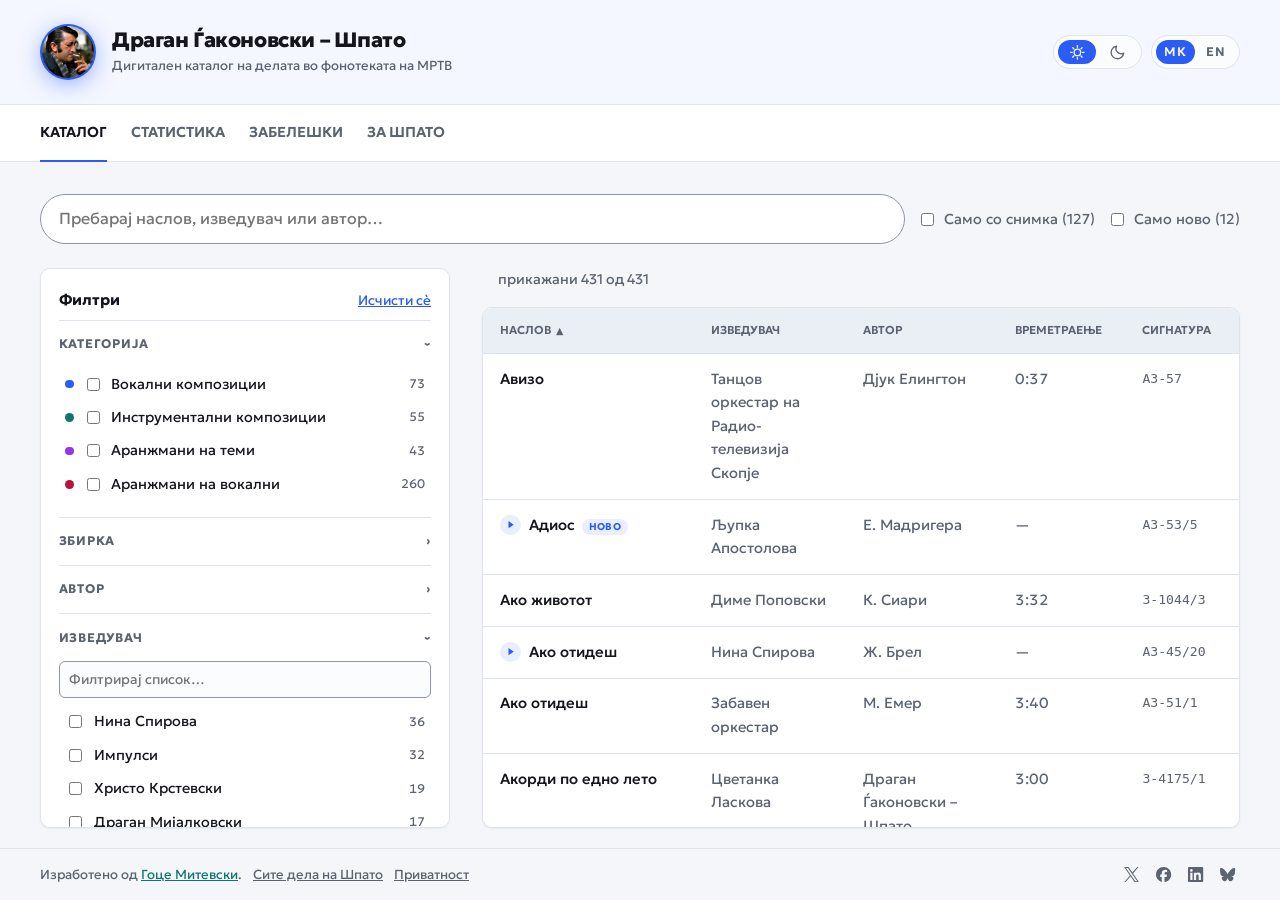
==== commit 57ddfc85: "Name the static list for the works it holds `catalog.html` named the format, so the page introduced " ====
--- a/index.html
+++ b/index.html
@@ -437,7 +437,7 @@
            reader who wants the whole list at once and for a crawler that runs no
            scripts. Kept beside the privacy door, since it is the other page
            that is not a tab. -->
-      <a class="link-btn" href="catalog.html" data-i18n="footer.fullList"></a>
+      <a class="link-btn" href="dela.html" data-i18n="footer.allWorks"></a>
       <button type="button" class="link-btn" id="privacy-link" data-i18n="privacy.link"></button>
     </p>
     <!-- Share intents, not profile links: what is passed on is the catalogue.
--- a/assets/styles.min.css
+++ b/assets/styles.min.css
@@ -1 +1 @@
-@font-face{font-family:"Geologica";font-style:normal;font-weight:100 900;font-display:swap;src:url("fonts/geologica-cyrillic-ext.woff2") format("woff2");unicode-range:U+0460-052F,U+1C80-1C8A,U+20B4,U+2DE0-2DFF,U+A640-A69F,U+FE2E-FE2F}@font-face{font-family:"Geologica";font-style:normal;font-weight:100 900;font-display:swap;src:url("fonts/geologica-cyrillic.woff2") format("woff2");unicode-range:U+0301,U+0400-045F,U+0490-0491,U+04B0-04B1,U+2116}@font-face{font-family:"Geologica";font-style:normal;font-weight:100 900;font-display:swap;src:url("fonts/geologica-latin-ext.woff2") format("woff2");unicode-range:U+0100-02BA,U+02BD-02C5,U+02C7-02CC,U+02CE-02D7,U+02DD-02FF,U+0304,U+0308,U+0329,U+1D00-1DBF,U+1E00-1E9F,U+1EF2-1EFF,U+2020,U+20A0-20AB,U+20AD-20C4,U+2113,U+2C60-2C7F,U+A720-A7FF}@font-face{font-family:"Geologica";font-style:normal;font-weight:100 900;font-display:swap;src:url("fonts/geologica-latin.woff2") format("woff2");unicode-range:U+0000-00FF,U+0131,U+0152-0153,U+02BB-02BC,U+02C6,U+02DA,U+02DC,U+0304,U+0308,U+0329,U+2000-206F,U+20AC,U+2122,U+2191,U+2193,U+2212,U+2215,U+FEFF,U+FFFD}:root{color-scheme:light;--bg:#f4f6f9;--panel:#ffffff;--panel-2:#fbfcfd;--thead:#eaeef5;--ink:#14161c;--muted:#5b6270;--line:#dfe3ec;--line-strong:#8d94a3;--accent:#2b5cf6;--accent-soft:#eaefff;--accent-2:#0f766e;--warn:#a34a08;--warn-soft:#fef3c7;--theme-color:#f4f6f9;--cat-vocal:#2b5cf6;--cat-vocal-soft:#eaefff;--cat-instrumental:#0f766e;--cat-instrumental-soft:#e0f2f0;--cat-arrThemes:#9333ea;--cat-arrThemes-soft:#f4ebfe;--cat-arrVocal:#be123c;--cat-arrVocal-soft:#fce8ee;--shadow-sm:0 1px 2px rgba(15, 23, 42, .06);--shadow:0 10px 30px rgba(15, 23, 42, .1);--shadow-edge:rgba(15, 23, 42, .14);--radius:10px;--radius-sm:6px}:root[data-theme="dark"]{color-scheme:dark;--bg:#0d1117;--panel:#161b22;--panel-2:#12161d;--thead:#1b222c;--ink:#e6edf3;--muted:#8b949e;--line:#2b3341;--line-strong:#6e7681;--accent:#7aa2ff;--accent-soft:#16233f;--accent-2:#4fd1c5;--warn:#f0b429;--warn-soft:#3a2c12;--theme-color:#0d1117;--cat-vocal:#7aa2ff;--cat-vocal-soft:#16233f;--cat-instrumental:#4fd1c5;--cat-instrumental-soft:#0f2b28;--cat-arrThemes:#c084fc;--cat-arrThemes-soft:#241a3a;--cat-arrVocal:#fb7185;--cat-arrVocal-soft:#3a1622;--shadow-sm:0 1px 2px rgba(0, 0, 0, .4);--shadow:0 10px 30px rgba(0, 0, 0, .45);--shadow-edge:rgba(0, 0, 0, .38)}[data-cat="vocal"]{--cat:var(--cat-vocal);--cat-soft:var(--cat-vocal-soft)}[data-cat="instrumental"]{--cat:var(--cat-instrumental);--cat-soft:var(--cat-instrumental-soft)}[data-cat="arrThemes"]{--cat:var(--cat-arrThemes);--cat-soft:var(--cat-arrThemes-soft)}[data-cat="arrVocal"]{--cat:var(--cat-arrVocal);--cat-soft:var(--cat-arrVocal-soft)}*{box-sizing:border-box}.visually-hidden{position:absolute;width:1px;height:1px;margin:-1px;padding:0;overflow:hidden;clip:rect(0 0 0 0);clip-path:inset(50%);white-space:nowrap;border:0}[hidden]{display:none !important}html{scroll-behavior:smooth;-webkit-text-size-adjust:100%;text-size-adjust:100%}body{margin:0;font-family:"Geologica","Segoe UI",system-ui,-apple-system,"Helvetica Neue",Arial,sans-serif;font-size:16px;line-height:1.6;background:var(--bg);color:var(--ink);-webkit-font-smoothing:antialiased;text-rendering:optimizeLegibility;display:flex;flex-direction:column;min-height:100vh}h1,h2,h3{line-height:1.2;font-weight:700;letter-spacing:-.01em}a{color:var(--accent-2)}.skip-link{position:absolute;left:-999px;top:0;background:var(--accent);color:var(--bg);padding:.6rem 1rem;z-index:100}.skip-link:focus{left:.5rem;top:.5rem}.site-header{display:flex;align-items:center;justify-content:space-between;gap:1rem;padding:1.5rem clamp(1rem, 4vw, 2.5rem);background:var(--panel);background:color-mix(in srgb, var(--accent) 5%, var(--panel));border-bottom:1px solid var(--line)}.brand{display:flex;align-items:center;gap:1rem;color:inherit;text-decoration:none;border-radius:var(--radius)}.brand:hover .brand-text h1,.brand:focus-visible .brand-text h1{color:var(--accent)}.brand:focus-visible{outline:2px solid var(--accent);outline-offset:3px}.brand-mark{width:56px;height:56px;padding:2px;border-radius:50%;background:var(--accent);overflow:hidden;flex:none;box-shadow:var(--shadow-sm);box-shadow:0 5px 22px -2px color-mix(in srgb, var(--accent) 50%, transparent)}.brand-mark img{display:block;width:100%;height:100%;object-fit:cover;border-radius:50%}.brand-text h1{margin:0;font-size:clamp(1rem, 2.2vw, 1.3rem);font-weight:800;letter-spacing:-.02em}.brand-text p{margin:.1rem 0 0;color:var(--muted);font-size:.82rem;text-wrap:balance}.header-actions{display:flex;align-items:center;gap:.6rem}@media (max-width: 620px){.site-header{flex-wrap:wrap;justify-content:center}.brand{flex:1 1 100%;gap:.75rem;justify-content:center}.brand-mark{order:1}}.lang-toggle,.theme-toggle{display:inline-flex;align-items:center;gap:2px;padding:4px;border:1px solid var(--line);border-radius:999px;background:var(--panel-2)}.lang-toggle button,.theme-toggle button{display:inline-flex;align-items:center;justify-content:center;min-height:1.5rem;border:0;border-radius:999px;background:transparent;color:var(--muted);font:inherit;font-size:.78rem;font-weight:600;line-height:1;letter-spacing:.04em;cursor:pointer;transition:background-color .15s ease,color .15s ease}.lang-toggle button,.theme-toggle button{width:2.4rem;padding:0}.lang-toggle button:not([aria-pressed="true"]):hover,.theme-toggle button:not([aria-pressed="true"]):hover{background:var(--accent-soft);color:var(--ink)}.lang-toggle button[aria-pressed="true"],.theme-toggle button[aria-pressed="true"]{background:var(--accent);color:var(--bg)}.lang-toggle button:focus-visible,.theme-toggle button:focus-visible{outline:2px solid var(--accent);outline-offset:2px}.toggle-icon{display:block;width:1.05rem;height:1.05rem;fill:none;stroke:currentColor;stroke-width:1.9;stroke-linecap:round;stroke-linejoin:round}.tabs-nav{position:sticky;top:0;z-index:20}.tabs{display:flex;gap:1.5rem;padding:0 clamp(1rem, 4vw, 2.5rem);background:var(--panel);box-shadow:inset 0 -1px 0 var(--line);overflow-x:auto}.tabs button{border:0;background:transparent;color:var(--muted);font:inherit;font-weight:600;font-size:.9rem;text-transform:uppercase;padding:1rem 0;cursor:pointer;border-bottom:2px solid transparent;white-space:nowrap;transition:color .15s ease,border-color .15s ease}.tabs button:hover{color:var(--ink)}.tabs button[aria-selected="true"]{color:var(--ink);border-bottom-color:var(--accent)}@media (max-width: 620px){.tabs{gap:1.25rem}.tabs button{font-size:.78rem;padding:.9rem 0;flex-grow:1}}@media (max-width: 385px){.tabs{gap:.4rem}.tabs button{font-size:.7rem}}@media (max-width: 620px){.app .site-footer{justify-content:center}}main{padding:2rem clamp(1rem, 4vw, 2.5rem) 1.25rem;flex-grow:1}body.app{display:grid;grid-template-columns:minmax(0, 1fr);grid-template-rows:auto auto minmax(0, 1fr) auto;min-height:0;height:100vh;height:100dvh;overflow:hidden}body.app main{min-height:0;overflow-y:auto}html.boot-shell .site-header,html.boot-shell .tabs-nav,html.boot-shell #main,html.boot-shell .site-footer,html.boot-foot .site-footer{visibility:hidden}.view{width:100%;padding-bottom:4rem}#view-catalog{height:100%;padding-bottom:0;display:grid;grid-template-columns:minmax(0, 1fr);grid-template-rows:auto auto minmax(0, 1fr)}#view-notes{height:100%;padding-bottom:0;display:grid;grid-template-columns:minmax(0, 1fr);grid-template-rows:auto auto auto minmax(0, 1fr) auto}@media (max-height: 600px), (max-width: 620px){body.app{display:block;min-height:100vh;min-height:100dvh;height:auto;overflow:visible}body.app main{overflow:visible}#view-catalog,#view-notes{display:block;height:auto;padding-bottom:0}.layout{display:block}.results{display:block}body.app .table-wrap,body.app .filters{overscroll-behavior-y:auto}}.toolbar{display:flex;align-items:center;gap:.75rem;flex-wrap:wrap;margin-bottom:1.5rem}.search{flex:1 1 320px;min-width:200px;padding:.7rem 1.1rem;font:inherit;color:var(--ink);background:var(--panel);border:1px solid var(--line-strong);border-radius:999px}.search:focus{outline:2px solid var(--accent);outline-offset:1px}.filters-toggle{display:inline-flex;align-items:center;gap:.4rem}.filters-toggle .chev{transition:transform .15s ease;transform:rotate(90deg)}.filters-toggle[aria-expanded="true"] .chev{transform:rotate(270deg)}.filters-toggle:focus-visible{outline:2px solid var(--accent);outline-offset:2px}@media (max-width: 620px){.search{flex:1 1 160px;min-width:120px}}.check{display:inline-flex;align-items:center;gap:.45rem;color:var(--muted);font-size:.9rem;cursor:pointer}.checks{display:flex;align-items:center;flex-wrap:wrap;gap:.75rem}.btn{padding:.6rem 1rem;font:inherit;font-weight:600;color:var(--ink);background:var(--panel);border:1px solid var(--line);border-radius:999px;cursor:pointer;transition:border-color .15s ease,color .15s ease,background-color .15s ease}.btn:hover{border-color:var(--accent);color:var(--accent)}.link-btn{border:0;background:none;color:var(--accent);font:inherit;font-size:.85rem;cursor:pointer;padding:0;text-decoration:underline}.layout{display:grid;grid-template-columns:clamp(260px, 32vw, 500px) minmax(0, 1fr);gap:2rem;min-height:0}.filters{background:var(--panel);border:1px solid var(--line);border-radius:var(--radius);padding:.4rem 1.1rem 1rem;box-shadow:var(--shadow-sm);min-height:0;overflow-y:auto;overscroll-behavior:contain}@media (max-width: 1023px){.layout{grid-template-columns:minmax(0, 1fr);grid-template-rows:auto minmax(0, 1fr);row-gap:0}.filters{grid-row:1;max-height:60dvh;margin-bottom:2rem}.results{grid-row:2}.layout:has(.filters:not([hidden])){grid-template-rows:minmax(0, 45%) minmax(0, 55%)}}.filters-head{display:flex;align-items:baseline;justify-content:space-between;gap:.5rem;padding:.9rem 0 .5rem}.filters-head h2{font-size:.95rem;margin:0}.export{position:relative;margin-top:.75rem;padding-top:.9rem;border-top:1px solid var(--line)}.export-btn{width:100%;display:inline-flex;align-items:center;justify-content:center;gap:.4rem}.export-btn .chev{transition:transform .15s ease;transform:rotate(90deg)}.export-btn[aria-expanded="true"] .chev{transform:rotate(270deg)}.menu{position:absolute;left:0;right:0;bottom:calc(100% + .35rem);z-index:20;display:flex;flex-direction:column;gap:.1rem;padding:.3rem;background:var(--panel);border:1px solid var(--line);border-radius:var(--radius-sm);box-shadow:var(--shadow)}.menu button{width:100%;padding:.5rem .7rem;font:inherit;text-align:left;color:var(--ink);background:none;border:0;border-radius:var(--radius-sm);cursor:pointer;transition:background-color .12s ease,color .12s ease}.menu button:hover,.menu button:focus-visible{background:var(--accent-soft);color:var(--accent);outline:2px solid var(--accent);outline-offset:-2px}.facet{border-top:1px solid var(--line)}.facet > summary{list-style:none;cursor:pointer;display:flex;align-items:center;gap:.5rem;padding:.85rem 0;font-size:.78rem;font-weight:700;letter-spacing:.06em;text-transform:uppercase;color:var(--muted);transition:color .15s ease}.facet > summary::-webkit-details-marker{display:none}.facet > summary:hover{color:var(--ink)}.facet .chev{margin-left:auto;transition:transform .15s ease}.facet[open] .chev{transform:rotate(90deg)}.facet-badge{display:inline-flex;align-items:center;justify-content:center;min-width:1.15rem;height:1.15rem;padding:0 .35rem;border-radius:999px;background:var(--accent);color:var(--bg);font-size:.68rem;font-weight:700;letter-spacing:0}.facet-body{padding-bottom:1rem}.facet-note{margin:0 .4rem .55rem;color:var(--muted);font-size:.78rem;line-height:1.45}.facet-filter{width:100%;margin-bottom:.5rem;padding:.4rem .6rem;font:inherit;font-size:.85rem;border:1px solid var(--line-strong);border-radius:var(--radius-sm);background:var(--panel-2);color:var(--ink)}.facet-list{display:flex;flex-direction:column;gap:.05rem}.facet-list--scroll{max-height:230px;overflow-y:auto}@media (max-width: 1023px){.facet-list{display:grid;grid-template-columns:repeat(auto-fill, minmax(260px, 1fr));gap:.05rem 2rem}.facet-list--scroll{max-height:280px}}.facet-item{display:flex;align-items:center;gap:.55rem;padding:.3rem .4rem;border-radius:var(--radius-sm);font-size:.9rem;cursor:pointer;transition:background-color .12s ease}.facet-item:hover{background:var(--accent-soft)}.facet-dot{width:.55rem;height:.55rem;border-radius:50%;background:var(--cat, var(--accent));flex:none}.facet-item input[type="checkbox"]{accent-color:var(--cat, var(--accent))}.facet-item .count{margin-left:auto;color:var(--muted);font-size:.78rem;font-variant-numeric:tabular-nums}.range-row{display:flex;align-items:center;gap:.6rem;font-size:.8rem;color:var(--muted);padding:.2rem 0}.range-row input[type="range"]{width:100%;accent-color:var(--accent)}.results{min-width:0;min-height:0;display:grid;grid-template-rows:auto minmax(0, 1fr)}.result-meta{margin:0 1rem 1rem;color:var(--muted);font-size:.88rem}.result-meta:empty{min-height:1lh}.table-frame{position:relative;display:flex;flex-direction:column;min-width:0;min-height:0}.table-frame > .table-wrap{flex:1}.pan-cue{position:absolute;top:1px;bottom:1px;width:2rem;border-radius:calc(var(--radius) - 1px);background-image:linear-gradient(to right, var(--shadow-edge), transparent);pointer-events:none;opacity:0;transition:opacity .15s ease;z-index:2}.pan-cue.left{left:1px}.pan-cue.right{right:1px;background-image:linear-gradient(to left, var(--shadow-edge), transparent)}.table-frame[data-pan~="left"] .pan-cue.left,.table-frame[data-pan~="right"] .pan-cue.right{opacity:1}.table-wrap{position:relative;min-height:0;overflow:auto;overscroll-behavior:contain;border:1px solid var(--line);border-radius:var(--radius);background-color:var(--panel);box-shadow:var(--shadow-sm)}.catalog-table{width:100%;border-collapse:collapse;font-size:.92rem}.catalog-table th,.catalog-table td{text-align:left;padding:.85rem 1.1rem;border-bottom:1px solid var(--line);vertical-align:top}.catalog-table thead th{position:sticky;top:0;background:var(--thead);font-size:.72rem;text-transform:uppercase;letter-spacing:.06em;color:var(--muted);font-weight:600;z-index:1}.catalog-table tbody tr:last-child td{border-bottom:0}.catalog-table tbody tr{cursor:pointer;transition:background-color .12s ease}.catalog-table tbody tr:hover{background:var(--accent-soft)}.catalog-table.notes-table tbody tr.no-record{cursor:default}.catalog-table.notes-table tbody tr.no-record:hover{background:transparent}.catalog-table td.cell-title{font-weight:500}.cell-title-inner{display:inline-flex;align-items:baseline}.row-open{font:inherit;color:inherit;background:none;border:0;padding:0;text-align:left;cursor:pointer}.row-open:hover{color:var(--accent);text-decoration:underline}.row-open:focus-visible{outline:2px solid var(--accent);outline-offset:2px;border-radius:4px}.catalog-table td.cell-perf,.catalog-table td.cell-comp{color:var(--muted)}th.sortable{padding:0}.th-sort{display:flex;align-items:center;gap:.3rem;width:100%;padding:.85rem 1.1rem;font:inherit;color:inherit;text-transform:inherit;background:none;border:0;cursor:pointer;white-space:nowrap;text-align:left}.th-arrow::after{content:"";opacity:.5}th.sortable[data-dir="asc"] .th-arrow::after{content:"▲";font-size:.6rem;opacity:1}th.sortable[data-dir="desc"] .th-arrow::after{content:"▼";font-size:.6rem;opacity:1}td.dur{white-space:nowrap;font-variant-numeric:tabular-nums;color:var(--muted)}td.sig{white-space:nowrap;font-family:ui-monospace,"SF Mono",Menlo,monospace;font-size:.82rem;color:var(--muted)}.badge{display:inline-flex;align-items:center;justify-content:center;min-width:1.15rem;height:1.15rem;margin-left:.45rem;padding:0 .35rem;border-radius:999px;background:var(--warn-soft);color:var(--warn);font-size:.68rem;font-weight:700;vertical-align:middle}.badge-new{display:inline-flex;align-items:center;margin-left:.45rem;padding:0 .4rem;border-radius:999px;background:var(--accent-soft);color:var(--accent);font-size:.62rem;font-weight:700;letter-spacing:.04em;white-space:nowrap;vertical-align:middle}.empty{position:sticky;left:0;color:var(--muted);padding:2.5rem;text-align:center}.table-more{display:flex;justify-content:center;padding:1.25rem 0 0}.cards{display:flex;flex-wrap:wrap;gap:1.5rem;margin-bottom:1.5rem}.card{flex:1 1 165px;background:var(--panel);border:1px solid var(--line);border-radius:var(--radius);padding:1.3rem 1.4rem;box-shadow:var(--shadow-sm)}.card .value{font-size:2.1rem;font-weight:800;letter-spacing:-.02em;font-variant-numeric:tabular-nums}.card .label{color:var(--muted);font-size:.85rem;margin-top:.1rem}.card .sub{color:var(--muted);font-size:.75rem;margin-top:.35rem}.charts{display:grid;grid-template-columns:minmax(0, 1fr);gap:1.5rem}@media (min-width: 680px){.charts{grid-template-columns:repeat(2, minmax(0, 1fr))}}@media (min-width: 1400px){.charts{grid-template-columns:repeat(4, minmax(0, 1fr))}}.chart-block{background:var(--panel);border:1px solid var(--line);border-radius:var(--radius);padding:1.3rem 1.5rem;box-shadow:var(--shadow-sm)}.chart-block.wide{grid-column:1 / -1}.chart-block h3{font-size:.95rem;margin:0 0 1.1rem}.bars{display:flex;flex-direction:column;gap:.7rem}.bar-row{display:grid;grid-template-columns:minmax(110px, 42%) 1fr auto;gap:.9rem;align-items:center;font-size:.85rem}.bar-label{overflow:hidden;text-overflow:ellipsis;white-space:nowrap}.bar-track{display:block;height:10px;background:var(--cat-soft, var(--accent-soft));border-radius:999px;overflow:hidden}.bar-fill{display:block;height:100%;background:var(--cat, var(--accent));border-radius:999px;transform-origin:left center;animation:bar-grow .55s cubic-bezier(.2, .7, .3, 1)}@keyframes bar-grow{from{transform:scaleX(0)}to{transform:scaleX(1)}}.bar-value{min-width:3ch;text-align:right;color:var(--ink);font-weight:600;font-variant-numeric:tabular-nums}.section-title{margin:0 0 1rem;font-size:1.3rem}.intro{color:var(--muted);max-width:68ch;margin:0 0 1.5rem}.field{display:flex;flex-direction:column;gap:.3rem;font-size:.78rem;color:var(--muted);min-width:0}.field select{padding:.5rem .7rem;font:inherit;color:var(--ink);background:var(--panel);border:1px solid var(--line-strong);border-radius:var(--radius-sm);text-overflow:ellipsis}@media (pointer: coarse){.field select{font-size:1rem}}.sev{font-size:.78rem;font-weight:600}.sev.warning{display:inline-block;padding:.1rem .5rem;border-radius:999px;background:var(--warn-soft);color:var(--warn)}.sev.info{color:var(--muted)}.notes-table td.rule{max-width:34ch}code.raw{font-family:ui-monospace,Menlo,monospace;font-size:.8rem;background:var(--panel-2);padding:.1rem .35rem;border-radius:4px}.raw-truncate{display:inline-block;max-width:100%;overflow:hidden;text-overflow:ellipsis;white-space:nowrap;vertical-align:bottom}.about{display:grid;gap:1.75rem;margin-bottom:1.75rem}@media (min-width: 720px){.about{grid-template-columns:minmax(0, 68ch) 300px;justify-content:start;column-gap:2.25rem;row-gap:1.75rem;align-items:start}}.about-portrait{margin:0}.about-portrait img{display:block;width:100%;max-width:300px;height:auto;border:1px solid var(--line);border-radius:var(--radius);box-shadow:var(--shadow-sm)}.about-portrait figcaption{color:var(--muted);font-size:.78rem;margin-top:.75rem}.about-portrait .credit{display:block;margin-top:.2rem;font-size:.72rem}.about-body{max-width:68ch}.about-body p{margin:0 0 .9rem}.about-body p:last-child{margin-bottom:0}.about-lead{font-size:1.05rem;font-weight:600}.facts{display:grid;grid-column:1 / -1;grid-template-columns:auto minmax(0, 1fr);gap:.55rem 1.5rem;margin:0;padding:1.3rem 1.5rem;background:var(--panel);border:1px solid var(--line);border-radius:var(--radius);box-shadow:var(--shadow-sm);font-size:.9rem}.facts dt{color:var(--muted)}.facts dd{margin:0;min-width:0}@media (max-width: 480px){.facts{grid-template-columns:minmax(0, 1fr);gap:0}.facts dd{margin-bottom:.7rem}.facts dd:last-child{margin-bottom:0}}.about-sources-title{font-size:.95rem;margin:0 0 .6rem}.about-sources-note{color:var(--muted);font-size:.85rem;margin:0 0 .6rem}.sources{margin:0;padding-left:1.1rem;color:var(--muted);font-size:.85rem}.sources li{margin-bottom:.35rem}.sources li:last-child{margin-bottom:0}.privacy{max-width:68ch}.privacy h3{font-size:.95rem;margin:1.4rem 0 .5rem}.privacy h3:first-child{margin-top:0}.privacy p{margin:0 0 .9rem}.drawer{position:fixed;inset:0;z-index:50}.drawer-backdrop{position:absolute;inset:0;background:rgba(13, 17, 23, .5)}.drawer-panel{position:absolute;top:0;right:0;height:100%;width:min(460px, 92vw);background:var(--panel);border-left:1px solid var(--line);box-shadow:var(--shadow);padding:1.75rem 1.6rem 3rem;overflow-y:auto;animation:slide-in .2s ease-out}@keyframes slide-in{from{transform:translateX(30px);opacity:.4}to{transform:none;opacity:1}}.drawer-close{position:absolute;top:.7rem;right:.9rem;border:0;background:none;font-size:1.7rem;line-height:1;color:var(--muted);cursor:pointer}.drawer h2{margin:0 1.5rem .4rem 0;font-size:1.3rem}.drawer .cat-tag{display:inline-block;font-size:.75rem;font-weight:600;color:var(--cat, var(--accent));background:var(--cat-soft, var(--accent-soft));padding:.15rem .6rem;border-radius:999px;margin-bottom:1.1rem}.drawer dl{display:grid;grid-template-columns:auto 1fr;gap:.45rem 1.1rem;margin:0 0 1.25rem;font-size:.9rem}.drawer dt{color:var(--muted)}.drawer dd{margin:0;min-width:0}.drawer h3{font-size:.75rem;text-transform:uppercase;letter-spacing:.06em;color:var(--ink);margin:1.4rem 0 .5rem}.drawer .related h3{font-size:.7rem;font-weight:600;letter-spacing:.08em;color:var(--muted);margin:1rem 0 .35rem}.drawer .flags{list-style:none;padding:0;margin:0}.drawer .flags li{font-size:.85rem;color:var(--muted);padding:.2rem 0}.drawer .flags-warn li{color:var(--warn)}.drawer .empty-note{color:var(--muted);font-size:.85rem;margin:0}.drawer .related ul{list-style:none;padding:0;margin:0}.drawer .related li{padding:.35rem 0;font-size:.88rem;border-bottom:1px solid var(--line)}.drawer .related .empty-note{margin-top:.4rem}.chip-link{border:0;background:none;padding:0;font:inherit;color:var(--accent-2);cursor:pointer;text-align:left}.raw-hint{color:var(--muted);font-size:.8rem}.row-play{display:inline-flex;flex-shrink:0;position:relative;font:inherit;align-items:center;justify-content:center;width:1.3rem;height:1.3rem;margin-right:.5rem;padding:0;border:0;border-radius:50%;background:var(--accent-soft);color:var(--accent);cursor:pointer;transition:background-color .12s ease,color .12s ease}.row-play svg{width:.58rem;height:.58rem;fill:currentColor}.row-play:hover{background:var(--accent);color:var(--bg)}.row-play:focus-visible{outline:2px solid var(--accent);outline-offset:2px}.row-play::after{content:"";position:absolute;top:-12px;right:-7px;bottom:-12px;left:-12px}.drawer-play{margin:0 0 1.25rem}.player-start{display:inline-flex;align-items:center;gap:.5rem}.player-start svg{width:.62rem;height:.62rem;fill:currentColor}.search-link{color:var(--accent-2);font-size:.88rem}.player{position:fixed;right:clamp(1rem, 4vw, 2.5rem);bottom:1rem;z-index:60;width:min(340px, calc(100vw - 2rem));background:var(--panel);border:1px solid var(--line);border-radius:var(--radius);box-shadow:var(--shadow);overflow:hidden;animation:slide-up .2s ease-out}@media (min-width: 900px){body:has(#drawer:not([hidden])) .player{right:calc(min(460px, 92vw) + 1.5rem)}}@keyframes slide-up{from{transform:translateY(14px);opacity:.4}to{transform:none;opacity:1}}.player-frame{aspect-ratio:16 / 9;background:#000}.player-frame iframe{display:block;width:100%;height:100%;border:0}.player-bar{display:flex;align-items:flex-start;gap:.5rem;padding:.6rem .7rem}.player-meta{display:flex;flex-direction:column;gap:.1rem;min-width:0;flex:1 1 auto}.player-title{font-size:.88rem;font-weight:600;overflow:hidden;text-overflow:ellipsis;white-space:nowrap}.player-sub{font-size:.76rem;color:var(--muted);overflow:hidden;text-overflow:ellipsis;white-space:nowrap}.player-link{font-size:.76rem;color:var(--accent-2);margin-top:.15rem}.player-close{flex:0 0 auto;padding:0 .2rem;border:0;background:none;font-size:1.3rem;line-height:1;color:var(--muted);cursor:pointer}.player-close:hover{color:var(--ink)}.player-close:focus-visible,.player-link:focus-visible{outline:2px solid var(--accent);outline-offset:2px;border-radius:3px}body.player-open .table-wrap{padding-bottom:18rem}body.player-open .view{padding-bottom:18rem}.catalog-doc main{width:100%;max-width:78rem;margin:0 auto;padding-bottom:3rem}.catalog-doc h1{margin:0 0 .75rem;font-size:clamp(1.5rem, 3.6vw, 2.2rem);line-height:1.2;letter-spacing:-.02em}.catalog-doc .brand-name{font-size:clamp(1rem, 2.2vw, 1.3rem);font-weight:800;letter-spacing:-.02em}.catalog-doc .brand-sub{display:block;margin-top:.1rem;color:var(--muted);font-size:.82rem}.doc-lead{max-width:70ch;margin:0 0 1.25rem;color:var(--muted)}.doc-cta{margin:1.25rem 0 0}.catalog-doc .btn{text-decoration:none}.doc-toc{margin:2rem 0 0}.doc-toc-title{margin:0 0 .35rem;color:var(--muted);font-size:.72rem;font-weight:600;text-transform:uppercase;letter-spacing:.06em}.doc-toc ul{display:flex;flex-wrap:wrap;gap:.4rem 1.1rem;margin:0;padding:0;list-style:none}.doc-toc a{color:var(--accent)}.doc-count{color:var(--muted);font-weight:500;font-variant-numeric:tabular-nums}.doc-section h2{margin:2.5rem 0 .75rem;font-size:1.15rem}.doc-table{overflow-x:auto;overscroll-behavior-x:contain;border:1px solid var(--line);border-radius:var(--radius);background:var(--panel);box-shadow:var(--shadow-sm)}.doc-table .catalog-table{min-width:38rem}.doc-table .catalog-table tbody tr{cursor:auto}.doc-table .catalog-table tbody tr:hover{background:transparent}.doc-table .catalog-table tbody tr:last-child th,.doc-table .catalog-table tbody tr:last-child td{border-bottom:0}.doc-table .cell-title{font-weight:500}.site-footer{border-top:1px solid var(--line);padding:.75rem clamp(1rem, 4vw, 2.5rem);color:var(--muted);font-size:.82rem;display:flex;align-items:center;justify-content:space-between;gap:.35rem 1rem;flex-wrap:wrap}.site-footer p{margin:.2rem 0;max-width:80ch}.footer-credit .link-btn{font-size:inherit;color:var(--muted);margin-left:.5rem}.footer-credit .link-btn:hover{color:var(--ink)}.footer-share{display:flex;align-items:center;gap:.5rem}.footer-share a{display:inline-flex;align-items:center;justify-content:center;width:1.5rem;height:1.5rem;border-radius:var(--radius-sm);color:var(--muted);transition:background-color .15s ease,color .15s ease}.footer-share a:hover{background:var(--accent-soft);color:var(--accent)}.footer-share a:focus-visible{outline:2px solid var(--accent);outline-offset:2px}.footer-share svg{width:.95rem;height:.95rem;fill:currentColor}@media (prefers-reduced-motion: reduce){html{scroll-behavior:auto}.drawer-panel{animation:none}.player{animation:none}.bar-fill{animation:none}.pan-cue{transition:none}}@media print{.tabs,.toolbar,.filters,.lang-toggle,.theme-toggle,.drawer,.player,.site-footer{display:none !important}body.app{display:block;height:auto;min-height:0;overflow:visible;padding-bottom:0}body.app main{overflow:visible}#view-catalog,#view-notes{display:block;height:auto}.layout{display:block}.results{display:block}body{background:#fff}.pan-cue{display:none}.doc-table{overflow:visible}}+@font-face{font-family:"Geologica";font-style:normal;font-weight:100 900;font-display:swap;src:url("fonts/geologica-cyrillic-ext.woff2") format("woff2");unicode-range:U+0460-052F,U+1C80-1C8A,U+20B4,U+2DE0-2DFF,U+A640-A69F,U+FE2E-FE2F}@font-face{font-family:"Geologica";font-style:normal;font-weight:100 900;font-display:swap;src:url("fonts/geologica-cyrillic.woff2") format("woff2");unicode-range:U+0301,U+0400-045F,U+0490-0491,U+04B0-04B1,U+2116}@font-face{font-family:"Geologica";font-style:normal;font-weight:100 900;font-display:swap;src:url("fonts/geologica-latin-ext.woff2") format("woff2");unicode-range:U+0100-02BA,U+02BD-02C5,U+02C7-02CC,U+02CE-02D7,U+02DD-02FF,U+0304,U+0308,U+0329,U+1D00-1DBF,U+1E00-1E9F,U+1EF2-1EFF,U+2020,U+20A0-20AB,U+20AD-20C4,U+2113,U+2C60-2C7F,U+A720-A7FF}@font-face{font-family:"Geologica";font-style:normal;font-weight:100 900;font-display:swap;src:url("fonts/geologica-latin.woff2") format("woff2");unicode-range:U+0000-00FF,U+0131,U+0152-0153,U+02BB-02BC,U+02C6,U+02DA,U+02DC,U+0304,U+0308,U+0329,U+2000-206F,U+20AC,U+2122,U+2191,U+2193,U+2212,U+2215,U+FEFF,U+FFFD}:root{color-scheme:light;--bg:#f4f6f9;--panel:#ffffff;--panel-2:#fbfcfd;--thead:#eaeef5;--ink:#14161c;--muted:#5b6270;--line:#dfe3ec;--line-strong:#8d94a3;--accent:#2b5cf6;--accent-soft:#eaefff;--accent-2:#0f766e;--warn:#a34a08;--warn-soft:#fef3c7;--theme-color:#f4f6f9;--cat-vocal:#2b5cf6;--cat-vocal-soft:#eaefff;--cat-instrumental:#0f766e;--cat-instrumental-soft:#e0f2f0;--cat-arrThemes:#9333ea;--cat-arrThemes-soft:#f4ebfe;--cat-arrVocal:#be123c;--cat-arrVocal-soft:#fce8ee;--shadow-sm:0 1px 2px rgba(15, 23, 42, .06);--shadow:0 10px 30px rgba(15, 23, 42, .1);--shadow-edge:rgba(15, 23, 42, .14);--radius:10px;--radius-sm:6px}:root[data-theme="dark"]{color-scheme:dark;--bg:#0d1117;--panel:#161b22;--panel-2:#12161d;--thead:#1b222c;--ink:#e6edf3;--muted:#8b949e;--line:#2b3341;--line-strong:#6e7681;--accent:#7aa2ff;--accent-soft:#16233f;--accent-2:#4fd1c5;--warn:#f0b429;--warn-soft:#3a2c12;--theme-color:#0d1117;--cat-vocal:#7aa2ff;--cat-vocal-soft:#16233f;--cat-instrumental:#4fd1c5;--cat-instrumental-soft:#0f2b28;--cat-arrThemes:#c084fc;--cat-arrThemes-soft:#241a3a;--cat-arrVocal:#fb7185;--cat-arrVocal-soft:#3a1622;--shadow-sm:0 1px 2px rgba(0, 0, 0, .4);--shadow:0 10px 30px rgba(0, 0, 0, .45);--shadow-edge:rgba(0, 0, 0, .38)}[data-cat="vocal"]{--cat:var(--cat-vocal);--cat-soft:var(--cat-vocal-soft)}[data-cat="instrumental"]{--cat:var(--cat-instrumental);--cat-soft:var(--cat-instrumental-soft)}[data-cat="arrThemes"]{--cat:var(--cat-arrThemes);--cat-soft:var(--cat-arrThemes-soft)}[data-cat="arrVocal"]{--cat:var(--cat-arrVocal);--cat-soft:var(--cat-arrVocal-soft)}*{box-sizing:border-box}.visually-hidden{position:absolute;width:1px;height:1px;margin:-1px;padding:0;overflow:hidden;clip:rect(0 0 0 0);clip-path:inset(50%);white-space:nowrap;border:0}[hidden]{display:none !important}html{scroll-behavior:smooth;-webkit-text-size-adjust:100%;text-size-adjust:100%}body{margin:0;font-family:"Geologica","Segoe UI",system-ui,-apple-system,"Helvetica Neue",Arial,sans-serif;font-size:16px;line-height:1.6;background:var(--bg);color:var(--ink);-webkit-font-smoothing:antialiased;text-rendering:optimizeLegibility;display:flex;flex-direction:column;min-height:100vh}h1,h2,h3{line-height:1.2;font-weight:700;letter-spacing:-.01em}a{color:var(--accent-2)}.skip-link{position:absolute;left:-999px;top:0;background:var(--accent);color:var(--bg);padding:.6rem 1rem;z-index:100}.skip-link:focus{left:.5rem;top:.5rem}.site-header{display:flex;align-items:center;justify-content:space-between;gap:1rem;padding:1.5rem clamp(1rem, 4vw, 2.5rem);background:var(--panel);background:color-mix(in srgb, var(--accent) 5%, var(--panel));border-bottom:1px solid var(--line)}.brand{display:flex;align-items:center;gap:1rem;color:inherit;text-decoration:none;border-radius:var(--radius)}.brand:hover .brand-text h1,.brand:focus-visible .brand-text h1{color:var(--accent)}.brand:focus-visible{outline:2px solid var(--accent);outline-offset:3px}.brand-mark{width:56px;height:56px;padding:2px;border-radius:50%;background:var(--accent);overflow:hidden;flex:none;box-shadow:var(--shadow-sm);box-shadow:0 5px 22px -2px color-mix(in srgb, var(--accent) 50%, transparent)}.brand-mark img{display:block;width:100%;height:100%;object-fit:cover;border-radius:50%}.brand-text h1{margin:0;font-size:clamp(1rem, 2.2vw, 1.3rem);font-weight:800;letter-spacing:-.02em}.brand-text p{margin:.1rem 0 0;color:var(--muted);font-size:.82rem;text-wrap:balance}.header-actions{display:flex;align-items:center;gap:.6rem}@media (max-width: 620px){.site-header{flex-wrap:wrap;justify-content:center}.brand{flex:1 1 100%;gap:.75rem;justify-content:center}.brand-mark{order:1}}.lang-toggle,.theme-toggle{display:inline-flex;align-items:center;gap:2px;padding:4px;border:1px solid var(--line);border-radius:999px;background:var(--panel-2)}.lang-toggle button,.theme-toggle button{display:inline-flex;align-items:center;justify-content:center;min-height:1.5rem;border:0;border-radius:999px;background:transparent;color:var(--muted);font:inherit;font-size:.78rem;font-weight:600;line-height:1;letter-spacing:.04em;cursor:pointer;transition:background-color .15s ease,color .15s ease}.lang-toggle button,.theme-toggle button{width:2.4rem;padding:0}.lang-toggle button:not([aria-pressed="true"]):hover,.theme-toggle button:not([aria-pressed="true"]):hover{background:var(--accent-soft);color:var(--ink)}.lang-toggle button[aria-pressed="true"],.theme-toggle button[aria-pressed="true"]{background:var(--accent);color:var(--bg)}.lang-toggle button:focus-visible,.theme-toggle button:focus-visible{outline:2px solid var(--accent);outline-offset:2px}.toggle-icon{display:block;width:1.05rem;height:1.05rem;fill:none;stroke:currentColor;stroke-width:1.9;stroke-linecap:round;stroke-linejoin:round}.tabs-nav{position:sticky;top:0;z-index:20}.tabs{display:flex;gap:1.5rem;padding:0 clamp(1rem, 4vw, 2.5rem);background:var(--panel);box-shadow:inset 0 -1px 0 var(--line);overflow-x:auto}.tabs button{border:0;background:transparent;color:var(--muted);font:inherit;font-weight:600;font-size:.9rem;text-transform:uppercase;padding:1rem 0;cursor:pointer;border-bottom:2px solid transparent;white-space:nowrap;transition:color .15s ease,border-color .15s ease}.tabs button:hover{color:var(--ink)}.tabs button[aria-selected="true"]{color:var(--ink);border-bottom-color:var(--accent)}@media (max-width: 620px){.tabs{gap:1.25rem}.tabs button{font-size:.78rem;padding:.9rem 0;flex-grow:1}}@media (max-width: 385px){.tabs{gap:.4rem}.tabs button{font-size:.7rem}}@media (max-width: 634px){.app .site-footer,.catalog-doc .site-footer{justify-content:center}}main{padding:2rem clamp(1rem, 4vw, 2.5rem) 1.25rem;flex-grow:1}body.app{display:grid;grid-template-columns:minmax(0, 1fr);grid-template-rows:auto auto minmax(0, 1fr) auto;min-height:0;height:100vh;height:100dvh;overflow:hidden}body.app main{min-height:0;overflow-y:auto}html.boot-shell .site-header,html.boot-shell .tabs-nav,html.boot-shell #main,html.boot-shell .site-footer,html.boot-foot .site-footer{visibility:hidden}.view{width:100%;padding-bottom:4rem}#view-catalog{height:100%;padding-bottom:0;display:grid;grid-template-columns:minmax(0, 1fr);grid-template-rows:auto auto minmax(0, 1fr)}#view-notes{height:100%;padding-bottom:0;display:grid;grid-template-columns:minmax(0, 1fr);grid-template-rows:auto auto auto minmax(0, 1fr) auto}@media (max-height: 600px), (max-width: 620px){body.app{display:block;min-height:100vh;min-height:100dvh;height:auto;overflow:visible}body.app main{overflow:visible}#view-catalog,#view-notes{display:block;height:auto;padding-bottom:0}.layout{display:block}.results{display:block}body.app .table-wrap,body.app .filters{overscroll-behavior-y:auto}}.toolbar{display:flex;align-items:center;gap:.75rem;flex-wrap:wrap;margin-bottom:1.5rem}.search{flex:1 1 320px;min-width:200px;padding:.7rem 1.1rem;font:inherit;color:var(--ink);background:var(--panel);border:1px solid var(--line-strong);border-radius:999px}.search:focus{outline:2px solid var(--accent);outline-offset:1px}.filters-toggle{display:inline-flex;align-items:center;gap:.4rem}.filters-toggle .chev{transition:transform .15s ease;transform:rotate(90deg)}.filters-toggle[aria-expanded="true"] .chev{transform:rotate(270deg)}.filters-toggle:focus-visible{outline:2px solid var(--accent);outline-offset:2px}@media (max-width: 620px){.search{flex:1 1 160px;min-width:120px}}.check{display:inline-flex;align-items:center;gap:.45rem;color:var(--muted);font-size:.9rem;cursor:pointer}.checks{display:flex;align-items:center;flex-wrap:wrap;gap:.75rem}.btn{padding:.6rem 1rem;font:inherit;font-weight:600;color:var(--ink);background:var(--panel);border:1px solid var(--line);border-radius:999px;cursor:pointer;transition:border-color .15s ease,color .15s ease,background-color .15s ease}.btn:hover{border-color:var(--accent);color:var(--accent)}.link-btn{border:0;background:none;color:var(--accent);font:inherit;font-size:.85rem;cursor:pointer;padding:0;text-decoration:underline}.layout{display:grid;grid-template-columns:clamp(260px, 32vw, 500px) minmax(0, 1fr);gap:2rem;min-height:0}.filters{background:var(--panel);border:1px solid var(--line);border-radius:var(--radius);padding:.4rem 1.1rem 1rem;box-shadow:var(--shadow-sm);min-height:0;overflow-y:auto;overscroll-behavior:contain}@media (max-width: 1023px){.layout{grid-template-columns:minmax(0, 1fr);grid-template-rows:auto minmax(0, 1fr);row-gap:0}.filters{grid-row:1;max-height:60dvh;margin-bottom:2rem}.results{grid-row:2}.layout:has(.filters:not([hidden])){grid-template-rows:minmax(0, 45%) minmax(0, 55%)}}.filters-head{display:flex;align-items:baseline;justify-content:space-between;gap:.5rem;padding:.9rem 0 .5rem}.filters-head h2{font-size:.95rem;margin:0}.export{position:relative;margin-top:.75rem;padding-top:.9rem;border-top:1px solid var(--line)}.export-btn{width:100%;display:inline-flex;align-items:center;justify-content:center;gap:.4rem}.export-btn .chev{transition:transform .15s ease;transform:rotate(90deg)}.export-btn[aria-expanded="true"] .chev{transform:rotate(270deg)}.menu{position:absolute;left:0;right:0;bottom:calc(100% + .35rem);z-index:20;display:flex;flex-direction:column;gap:.1rem;padding:.3rem;background:var(--panel);border:1px solid var(--line);border-radius:var(--radius-sm);box-shadow:var(--shadow)}.menu button{width:100%;padding:.5rem .7rem;font:inherit;text-align:left;color:var(--ink);background:none;border:0;border-radius:var(--radius-sm);cursor:pointer;transition:background-color .12s ease,color .12s ease}.menu button:hover,.menu button:focus-visible{background:var(--accent-soft);color:var(--accent);outline:2px solid var(--accent);outline-offset:-2px}.facet{border-top:1px solid var(--line)}.facet > summary{list-style:none;cursor:pointer;display:flex;align-items:center;gap:.5rem;padding:.85rem 0;font-size:.78rem;font-weight:700;letter-spacing:.06em;text-transform:uppercase;color:var(--muted);transition:color .15s ease}.facet > summary::-webkit-details-marker{display:none}.facet > summary:hover{color:var(--ink)}.facet .chev{margin-left:auto;transition:transform .15s ease}.facet[open] .chev{transform:rotate(90deg)}.facet-badge{display:inline-flex;align-items:center;justify-content:center;min-width:1.15rem;height:1.15rem;padding:0 .35rem;border-radius:999px;background:var(--accent);color:var(--bg);font-size:.68rem;font-weight:700;letter-spacing:0}.facet-body{padding-bottom:1rem}.facet-note{margin:0 .4rem .55rem;color:var(--muted);font-size:.78rem;line-height:1.45}.facet-filter{width:100%;margin-bottom:.5rem;padding:.4rem .6rem;font:inherit;font-size:.85rem;border:1px solid var(--line-strong);border-radius:var(--radius-sm);background:var(--panel-2);color:var(--ink)}.facet-list{display:flex;flex-direction:column;gap:.05rem}.facet-list--scroll{max-height:230px;overflow-y:auto}@media (max-width: 1023px){.facet-list{display:grid;grid-template-columns:repeat(auto-fill, minmax(260px, 1fr));gap:.05rem 2rem}.facet-list--scroll{max-height:280px}}.facet-item{display:flex;align-items:center;gap:.55rem;padding:.3rem .4rem;border-radius:var(--radius-sm);font-size:.9rem;cursor:pointer;transition:background-color .12s ease}.facet-item:hover{background:var(--accent-soft)}.facet-dot{width:.55rem;height:.55rem;border-radius:50%;background:var(--cat, var(--accent));flex:none}.facet-item input[type="checkbox"]{accent-color:var(--cat, var(--accent))}.facet-item .count{margin-left:auto;color:var(--muted);font-size:.78rem;font-variant-numeric:tabular-nums}.range-row{display:flex;align-items:center;gap:.6rem;font-size:.8rem;color:var(--muted);padding:.2rem 0}.range-row input[type="range"]{width:100%;accent-color:var(--accent)}.results{min-width:0;min-height:0;display:grid;grid-template-rows:auto minmax(0, 1fr)}.result-meta{margin:0 1rem 1rem;color:var(--muted);font-size:.88rem}.result-meta:empty{min-height:1lh}.table-frame{position:relative;display:flex;flex-direction:column;min-width:0;min-height:0}.table-frame > .table-wrap{flex:1}.pan-cue{position:absolute;top:1px;bottom:1px;width:2rem;border-radius:calc(var(--radius) - 1px);background-image:linear-gradient(to right, var(--shadow-edge), transparent);pointer-events:none;opacity:0;transition:opacity .15s ease;z-index:2}.pan-cue.left{left:1px}.pan-cue.right{right:1px;background-image:linear-gradient(to left, var(--shadow-edge), transparent)}.table-frame[data-pan~="left"] .pan-cue.left,.table-frame[data-pan~="right"] .pan-cue.right{opacity:1}.table-wrap{position:relative;min-height:0;overflow:auto;overscroll-behavior:contain;border:1px solid var(--line);border-radius:var(--radius);background-color:var(--panel);box-shadow:var(--shadow-sm)}.catalog-table{width:100%;border-collapse:collapse;font-size:.92rem}.catalog-table th,.catalog-table td{text-align:left;padding:.85rem 1.1rem;border-bottom:1px solid var(--line);vertical-align:top}.catalog-table thead th{position:sticky;top:0;background:var(--thead);font-size:.72rem;text-transform:uppercase;letter-spacing:.06em;color:var(--muted);font-weight:600;z-index:1}.catalog-table tbody tr:last-child td{border-bottom:0}.catalog-table tbody tr{cursor:pointer;transition:background-color .12s ease}.catalog-table tbody tr:hover{background:var(--accent-soft)}.catalog-table.notes-table tbody tr.no-record{cursor:default}.catalog-table.notes-table tbody tr.no-record:hover{background:transparent}.catalog-table td.cell-title{font-weight:500}.cell-title-inner{display:inline-flex;align-items:baseline}.row-open{font:inherit;color:inherit;background:none;border:0;padding:0;text-align:left;cursor:pointer}.row-open:hover{color:var(--accent);text-decoration:underline}.row-open:focus-visible{outline:2px solid var(--accent);outline-offset:2px;border-radius:4px}.catalog-table td.cell-perf,.catalog-table td.cell-comp{color:var(--muted)}th.sortable{padding:0}.th-sort{display:flex;align-items:center;gap:.3rem;width:100%;padding:.85rem 1.1rem;font:inherit;color:inherit;text-transform:inherit;background:none;border:0;cursor:pointer;white-space:nowrap;text-align:left}.th-arrow::after{content:"";opacity:.5}th.sortable[data-dir="asc"] .th-arrow::after{content:"▲";font-size:.6rem;opacity:1}th.sortable[data-dir="desc"] .th-arrow::after{content:"▼";font-size:.6rem;opacity:1}td.dur{white-space:nowrap;font-variant-numeric:tabular-nums;color:var(--muted)}td.sig{white-space:nowrap;font-family:ui-monospace,"SF Mono",Menlo,monospace;font-size:.82rem;color:var(--muted)}.badge{display:inline-flex;align-items:center;justify-content:center;min-width:1.15rem;height:1.15rem;margin-left:.45rem;padding:0 .35rem;border-radius:999px;background:var(--warn-soft);color:var(--warn);font-size:.68rem;font-weight:700;vertical-align:middle}.badge-new{display:inline-flex;align-items:center;margin-left:.45rem;padding:0 .4rem;border-radius:999px;background:var(--accent-soft);color:var(--accent);font-size:.62rem;font-weight:700;letter-spacing:.04em;white-space:nowrap;vertical-align:middle}.empty{position:sticky;left:0;color:var(--muted);padding:2.5rem;text-align:center}.table-more{display:flex;justify-content:center;padding:1.25rem 0 0}.cards{display:flex;flex-wrap:wrap;gap:1.5rem;margin-bottom:1.5rem}.card{flex:1 1 165px;background:var(--panel);border:1px solid var(--line);border-radius:var(--radius);padding:1.3rem 1.4rem;box-shadow:var(--shadow-sm)}.card .value{font-size:2.1rem;font-weight:800;letter-spacing:-.02em;font-variant-numeric:tabular-nums}.card .label{color:var(--muted);font-size:.85rem;margin-top:.1rem}.card .sub{color:var(--muted);font-size:.75rem;margin-top:.35rem}.charts{display:grid;grid-template-columns:minmax(0, 1fr);gap:1.5rem}@media (min-width: 680px){.charts{grid-template-columns:repeat(2, minmax(0, 1fr))}}@media (min-width: 1400px){.charts{grid-template-columns:repeat(4, minmax(0, 1fr))}}.chart-block{background:var(--panel);border:1px solid var(--line);border-radius:var(--radius);padding:1.3rem 1.5rem;box-shadow:var(--shadow-sm)}.chart-block.wide{grid-column:1 / -1}.chart-block h3{font-size:.95rem;margin:0 0 1.1rem}.bars{display:flex;flex-direction:column;gap:.7rem}.bar-row{display:grid;grid-template-columns:minmax(110px, 42%) 1fr auto;gap:.9rem;align-items:center;font-size:.85rem}.bar-label{overflow:hidden;text-overflow:ellipsis;white-space:nowrap}.bar-track{display:block;height:10px;background:var(--cat-soft, var(--accent-soft));border-radius:999px;overflow:hidden}.bar-fill{display:block;height:100%;background:var(--cat, var(--accent));border-radius:999px;transform-origin:left center;animation:bar-grow .55s cubic-bezier(.2, .7, .3, 1)}@keyframes bar-grow{from{transform:scaleX(0)}to{transform:scaleX(1)}}.bar-value{min-width:3ch;text-align:right;color:var(--ink);font-weight:600;font-variant-numeric:tabular-nums}.section-title{margin:0 0 1rem;font-size:1.3rem}.intro{color:var(--muted);max-width:68ch;margin:0 0 1.5rem}.field{display:flex;flex-direction:column;gap:.3rem;font-size:.78rem;color:var(--muted);min-width:0}.field select{padding:.5rem .7rem;font:inherit;color:var(--ink);background:var(--panel);border:1px solid var(--line-strong);border-radius:var(--radius-sm);text-overflow:ellipsis}@media (pointer: coarse){.field select{font-size:1rem}}.sev{font-size:.78rem;font-weight:600}.sev.warning{display:inline-block;padding:.1rem .5rem;border-radius:999px;background:var(--warn-soft);color:var(--warn)}.sev.info{color:var(--muted)}.notes-table td.rule{max-width:34ch}code.raw{font-family:ui-monospace,Menlo,monospace;font-size:.8rem;background:var(--panel-2);padding:.1rem .35rem;border-radius:4px}.raw-truncate{display:inline-block;max-width:100%;overflow:hidden;text-overflow:ellipsis;white-space:nowrap;vertical-align:bottom}.about{display:grid;gap:1.75rem;margin-bottom:1.75rem}@media (min-width: 720px){.about{grid-template-columns:minmax(0, 68ch) 300px;justify-content:start;column-gap:2.25rem;row-gap:1.75rem;align-items:start}}.about-portrait{margin:0}.about-portrait img{display:block;width:100%;max-width:300px;height:auto;border:1px solid var(--line);border-radius:var(--radius);box-shadow:var(--shadow-sm)}.about-portrait figcaption{color:var(--muted);font-size:.78rem;margin-top:.75rem}.about-portrait .credit{display:block;margin-top:.2rem;font-size:.72rem}.about-body{max-width:68ch}.about-body p{margin:0 0 .9rem}.about-body p:last-child{margin-bottom:0}.about-lead{font-size:1.05rem;font-weight:600}.facts{display:grid;grid-column:1 / -1;grid-template-columns:auto minmax(0, 1fr);gap:.55rem 1.5rem;margin:0;padding:1.3rem 1.5rem;background:var(--panel);border:1px solid var(--line);border-radius:var(--radius);box-shadow:var(--shadow-sm);font-size:.9rem}.facts dt{color:var(--muted)}.facts dd{margin:0;min-width:0}@media (max-width: 480px){.facts{grid-template-columns:minmax(0, 1fr);gap:0}.facts dd{margin-bottom:.7rem}.facts dd:last-child{margin-bottom:0}}.about-sources-title{font-size:.95rem;margin:0 0 .6rem}.about-sources-note{color:var(--muted);font-size:.85rem;margin:0 0 .6rem}.sources{margin:0;padding-left:1.1rem;color:var(--muted);font-size:.85rem}.sources li{margin-bottom:.35rem}.sources li:last-child{margin-bottom:0}.privacy{max-width:68ch}.privacy h3{font-size:.95rem;margin:1.4rem 0 .5rem}.privacy h3:first-child{margin-top:0}.privacy p{margin:0 0 .9rem}.drawer{position:fixed;inset:0;z-index:50}.drawer-backdrop{position:absolute;inset:0;background:rgba(13, 17, 23, .5)}.drawer-panel{position:absolute;top:0;right:0;height:100%;width:min(460px, 92vw);background:var(--panel);border-left:1px solid var(--line);box-shadow:var(--shadow);padding:1.75rem 1.6rem 3rem;overflow-y:auto;animation:slide-in .2s ease-out}@keyframes slide-in{from{transform:translateX(30px);opacity:.4}to{transform:none;opacity:1}}.drawer-close{position:absolute;top:.7rem;right:.9rem;border:0;background:none;font-size:1.7rem;line-height:1;color:var(--muted);cursor:pointer}.drawer h2{margin:0 1.5rem .4rem 0;font-size:1.3rem}.drawer .cat-tag{display:inline-block;font-size:.75rem;font-weight:600;color:var(--cat, var(--accent));background:var(--cat-soft, var(--accent-soft));padding:.15rem .6rem;border-radius:999px;margin-bottom:1.1rem}.drawer dl{display:grid;grid-template-columns:auto 1fr;gap:.45rem 1.1rem;margin:0 0 1.25rem;font-size:.9rem}.drawer dt{color:var(--muted)}.drawer dd{margin:0;min-width:0}.drawer h3{font-size:.75rem;text-transform:uppercase;letter-spacing:.06em;color:var(--ink);margin:1.4rem 0 .5rem}.drawer .related h3{font-size:.7rem;font-weight:600;letter-spacing:.08em;color:var(--muted);margin:1rem 0 .35rem}.drawer .flags{list-style:none;padding:0;margin:0}.drawer .flags li{font-size:.85rem;color:var(--muted);padding:.2rem 0}.drawer .flags-warn li{color:var(--warn)}.drawer .empty-note{color:var(--muted);font-size:.85rem;margin:0}.drawer .related ul{list-style:none;padding:0;margin:0}.drawer .related li{padding:.35rem 0;font-size:.88rem;border-bottom:1px solid var(--line)}.drawer .related .empty-note{margin-top:.4rem}.chip-link{border:0;background:none;padding:0;font:inherit;color:var(--accent-2);cursor:pointer;text-align:left}.raw-hint{color:var(--muted);font-size:.8rem}.row-play{display:inline-flex;flex-shrink:0;position:relative;font:inherit;align-items:center;justify-content:center;width:1.3rem;height:1.3rem;margin-right:.5rem;padding:0;border:0;border-radius:50%;background:var(--accent-soft);color:var(--accent);cursor:pointer;transition:background-color .12s ease,color .12s ease}.row-play svg{width:.58rem;height:.58rem;fill:currentColor}.row-play:hover{background:var(--accent);color:var(--bg)}.row-play:focus-visible{outline:2px solid var(--accent);outline-offset:2px}.row-play::after{content:"";position:absolute;top:-12px;right:-7px;bottom:-12px;left:-12px}.drawer-play{margin:0 0 1.25rem}.player-start{display:inline-flex;align-items:center;gap:.5rem}.player-start svg{width:.62rem;height:.62rem;fill:currentColor}.search-link{color:var(--accent-2);font-size:.88rem}.player{position:fixed;right:clamp(1rem, 4vw, 2.5rem);bottom:1rem;z-index:60;width:min(340px, calc(100vw - 2rem));background:var(--panel);border:1px solid var(--line);border-radius:var(--radius);box-shadow:var(--shadow);overflow:hidden;animation:slide-up .2s ease-out}@media (min-width: 900px){body:has(#drawer:not([hidden])) .player{right:calc(min(460px, 92vw) + 1.5rem)}}@keyframes slide-up{from{transform:translateY(14px);opacity:.4}to{transform:none;opacity:1}}.player-frame{aspect-ratio:16 / 9;background:#000}.player-frame iframe{display:block;width:100%;height:100%;border:0}.player-bar{display:flex;align-items:flex-start;gap:.5rem;padding:.6rem .7rem}.player-meta{display:flex;flex-direction:column;gap:.1rem;min-width:0;flex:1 1 auto}.player-title{font-size:.88rem;font-weight:600;overflow:hidden;text-overflow:ellipsis;white-space:nowrap}.player-sub{font-size:.76rem;color:var(--muted);overflow:hidden;text-overflow:ellipsis;white-space:nowrap}.player-link{font-size:.76rem;color:var(--accent-2);margin-top:.15rem}.player-close{flex:0 0 auto;padding:0 .2rem;border:0;background:none;font-size:1.3rem;line-height:1;color:var(--muted);cursor:pointer}.player-close:hover{color:var(--ink)}.player-close:focus-visible,.player-link:focus-visible{outline:2px solid var(--accent);outline-offset:2px;border-radius:3px}body.player-open .table-wrap{padding-bottom:18rem}body.player-open .view{padding-bottom:18rem}.catalog-doc h1{margin:0 0 .75rem;font-size:clamp(1.5rem, 3.6vw, 2.2rem);line-height:1.2;letter-spacing:-.02em}.catalog-doc .brand-name{display:block;font-size:clamp(1rem, 2.2vw, 1.3rem);font-weight:800;letter-spacing:-.02em;line-height:1.2}.catalog-doc .brand-sub{display:block;margin-top:.1rem;color:var(--muted);font-size:.82rem;text-wrap:balance}.doc-lead{max-width:70ch;margin:0 0 1.25rem;color:var(--muted)}.doc-cta{margin:1.25rem 0 0}.catalog-doc .btn{text-decoration:none}.doc-toc{margin:2rem 0 0}.doc-toc-title{margin:0 0 .35rem;color:var(--muted);font-size:.72rem;font-weight:600;text-transform:uppercase;letter-spacing:.06em}.doc-toc ul{display:flex;flex-wrap:wrap;gap:.4rem 1.1rem;margin:0;padding:0;list-style:none}.doc-toc a{color:var(--accent)}.doc-count{color:var(--muted);font-weight:500;font-variant-numeric:tabular-nums}.doc-section h2{margin:2.5rem 0 .75rem;font-size:1.15rem}.doc-table .catalog-table{min-width:38rem}.doc-table .catalog-table tbody tr{cursor:auto}.doc-table .catalog-table tbody tr:hover{background:transparent}.doc-table .catalog-table tbody tr:last-child th,.doc-table .catalog-table tbody tr:last-child td{border-bottom:0}.doc-table .cell-title{font-weight:500}.catalog-doc .table-wrap{overscroll-behavior-y:auto}.catalog-doc .table-wrap:focus-visible{outline:2px solid var(--accent);outline-offset:2px}.footer-credit .footer-current{text-decoration:none;cursor:default}.site-footer{border-top:1px solid var(--line);padding:.75rem clamp(1rem, 4vw, 2.5rem);color:var(--muted);font-size:.82rem;display:flex;align-items:center;justify-content:space-between;gap:.35rem 1rem;flex-wrap:wrap}.site-footer p{margin:.2rem 0;max-width:80ch}.footer-credit .link-btn{font-size:inherit;color:var(--muted);margin-left:.5rem}.footer-credit .link-btn:hover{color:var(--ink)}.footer-share{display:flex;align-items:center;gap:.5rem}.footer-share a{display:inline-flex;align-items:center;justify-content:center;width:1.5rem;height:1.5rem;border-radius:var(--radius-sm);color:var(--muted);transition:background-color .15s ease,color .15s ease}.footer-share a:hover{background:var(--accent-soft);color:var(--accent)}.footer-share a:focus-visible{outline:2px solid var(--accent);outline-offset:2px}.footer-share svg{width:.95rem;height:.95rem;fill:currentColor}@media (prefers-reduced-motion: reduce){html{scroll-behavior:auto}.drawer-panel{animation:none}.player{animation:none}.bar-fill{animation:none}.pan-cue{transition:none}}@media print{.tabs,.toolbar,.filters,.lang-toggle,.theme-toggle,.drawer,.player,.site-footer{display:none !important}body.app{display:block;height:auto;min-height:0;overflow:visible;padding-bottom:0}body.app main{overflow:visible}#view-catalog,#view-notes{display:block;height:auto}.layout{display:block}.results{display:block}body{background:#fff}.pan-cue{display:none}.doc-table{overflow:visible}}
